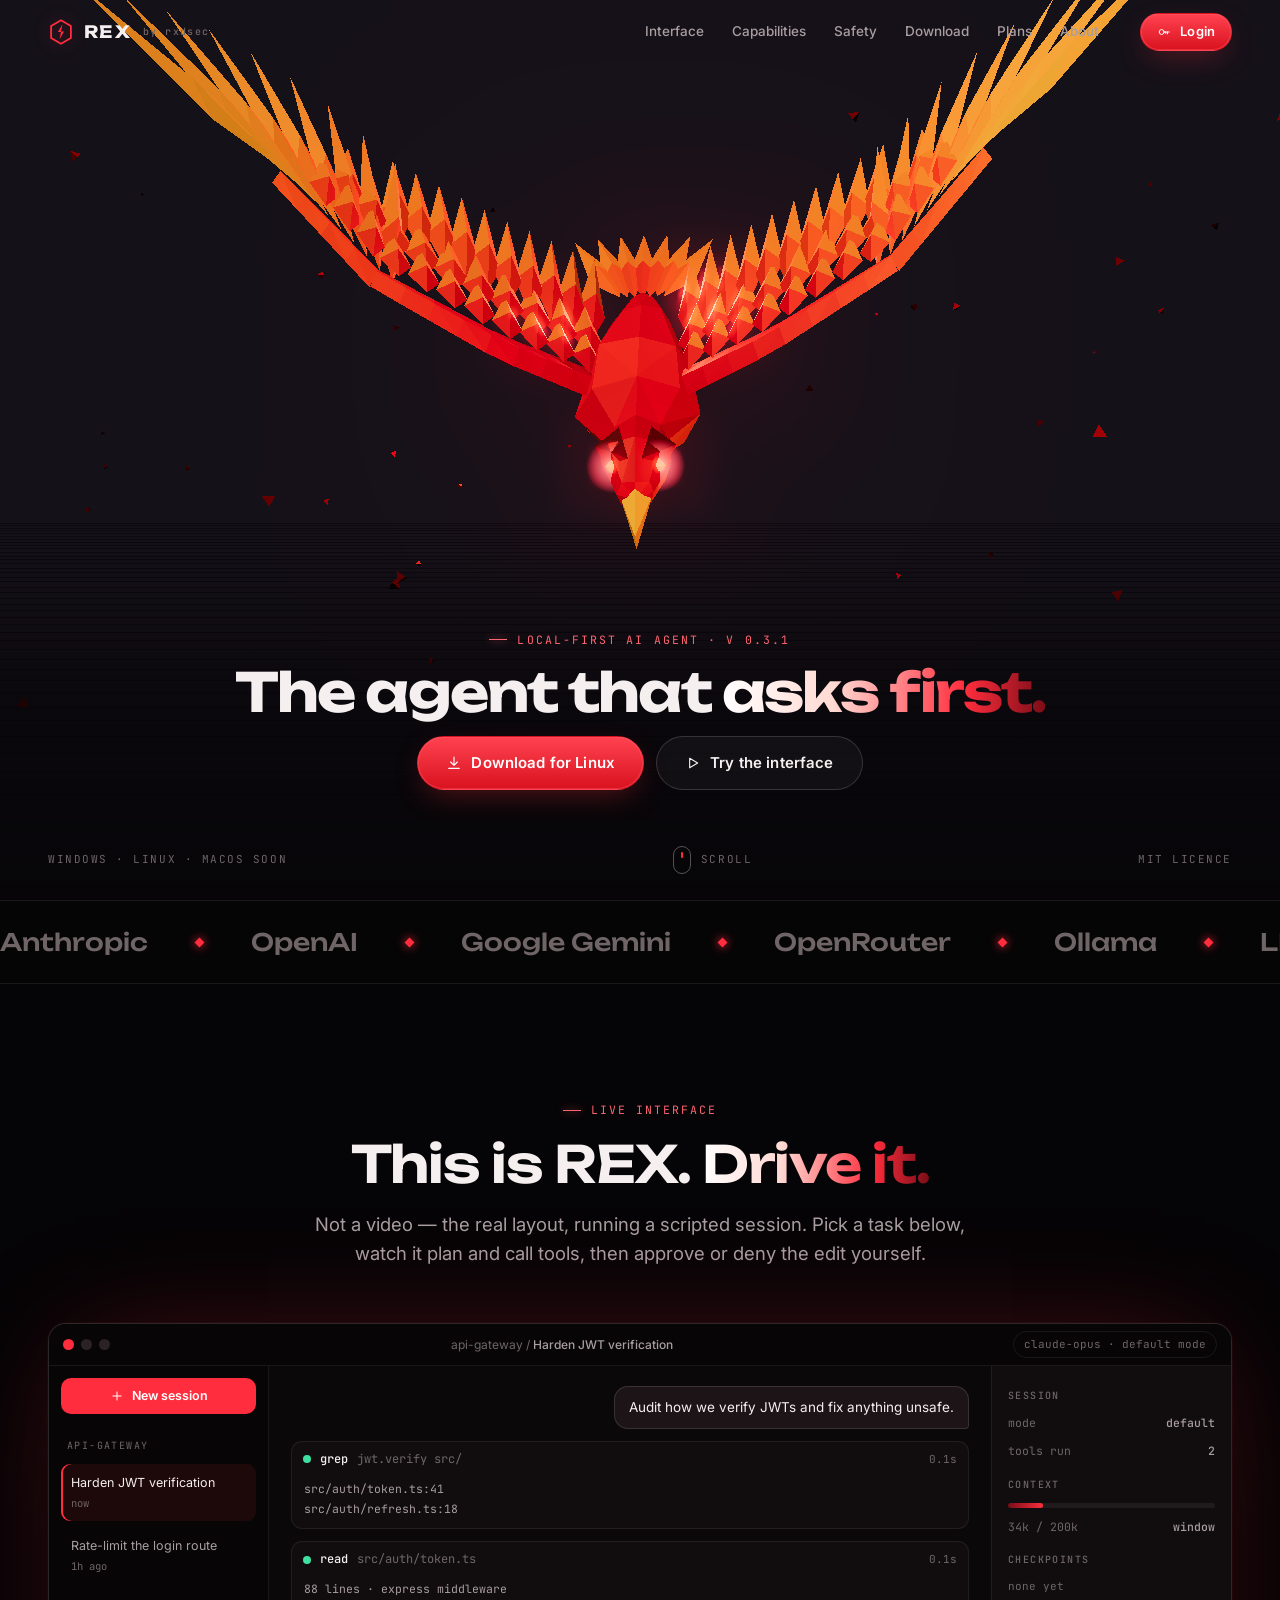
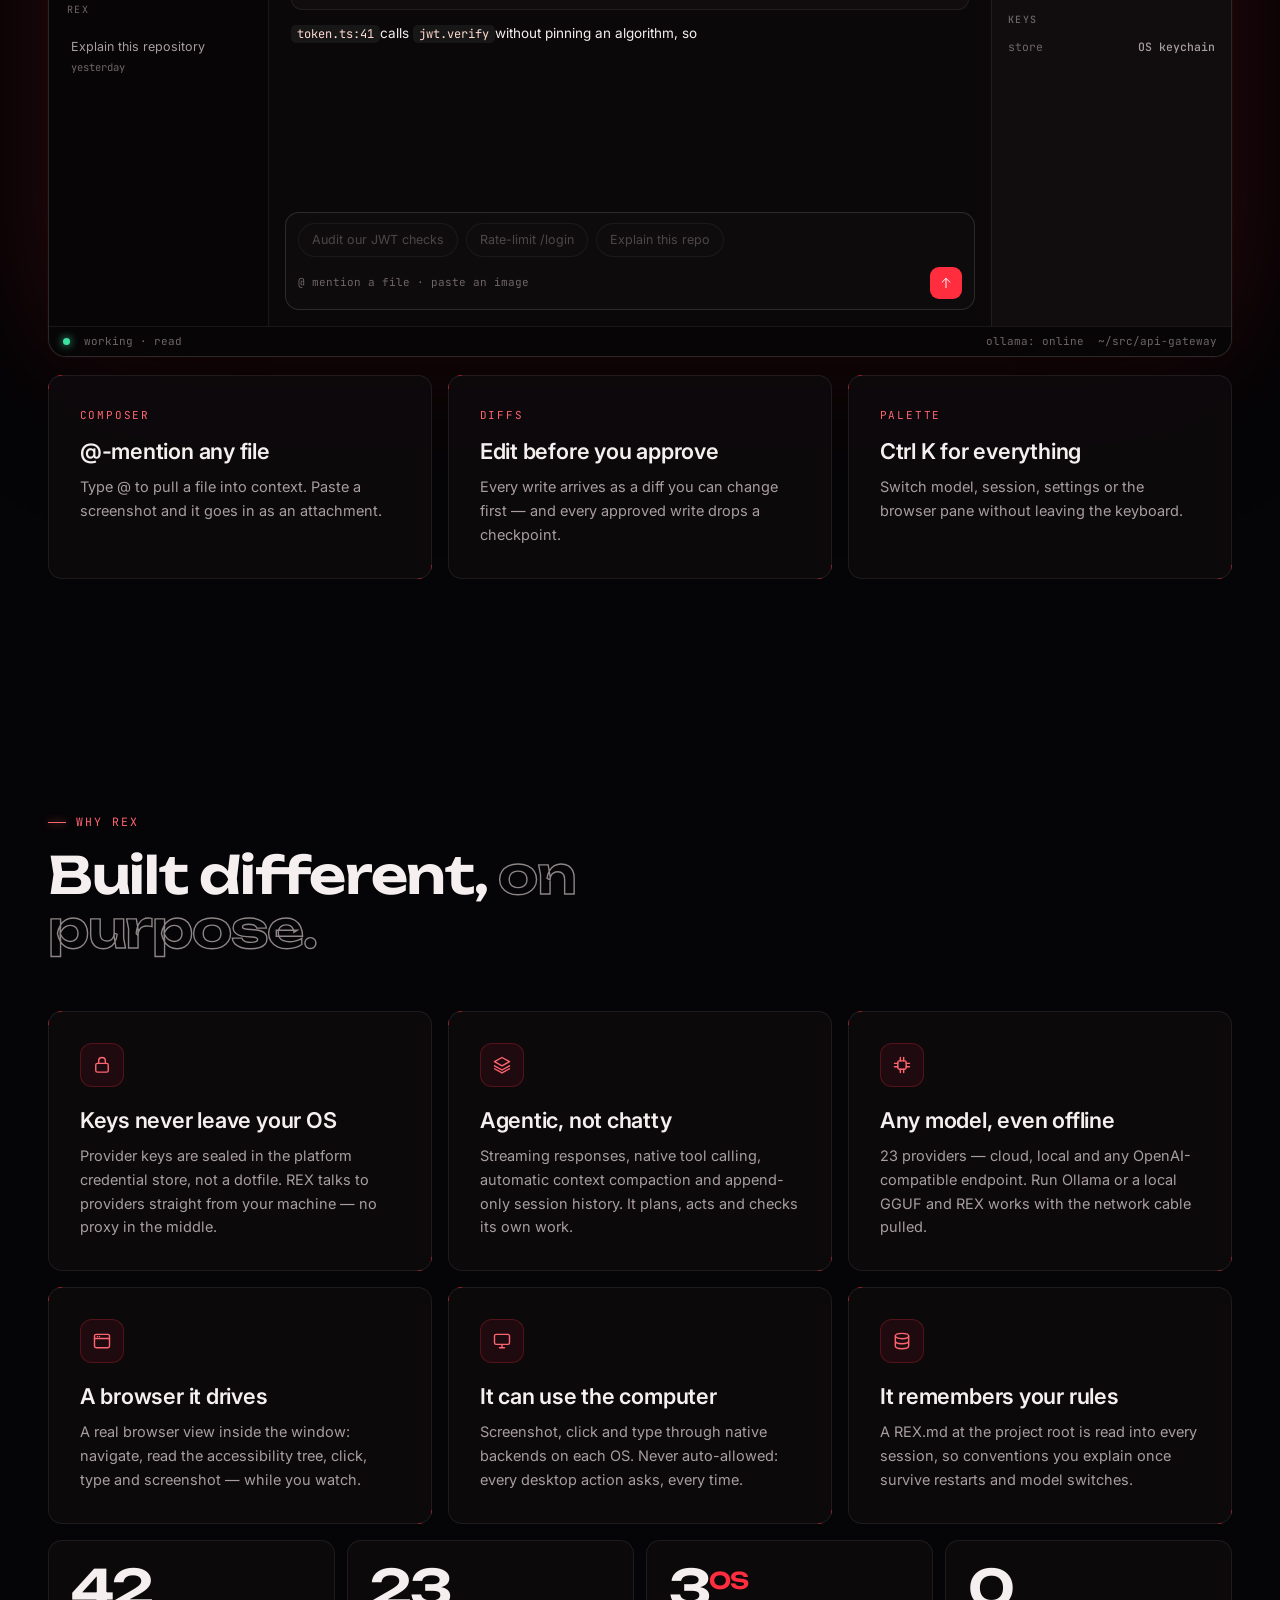
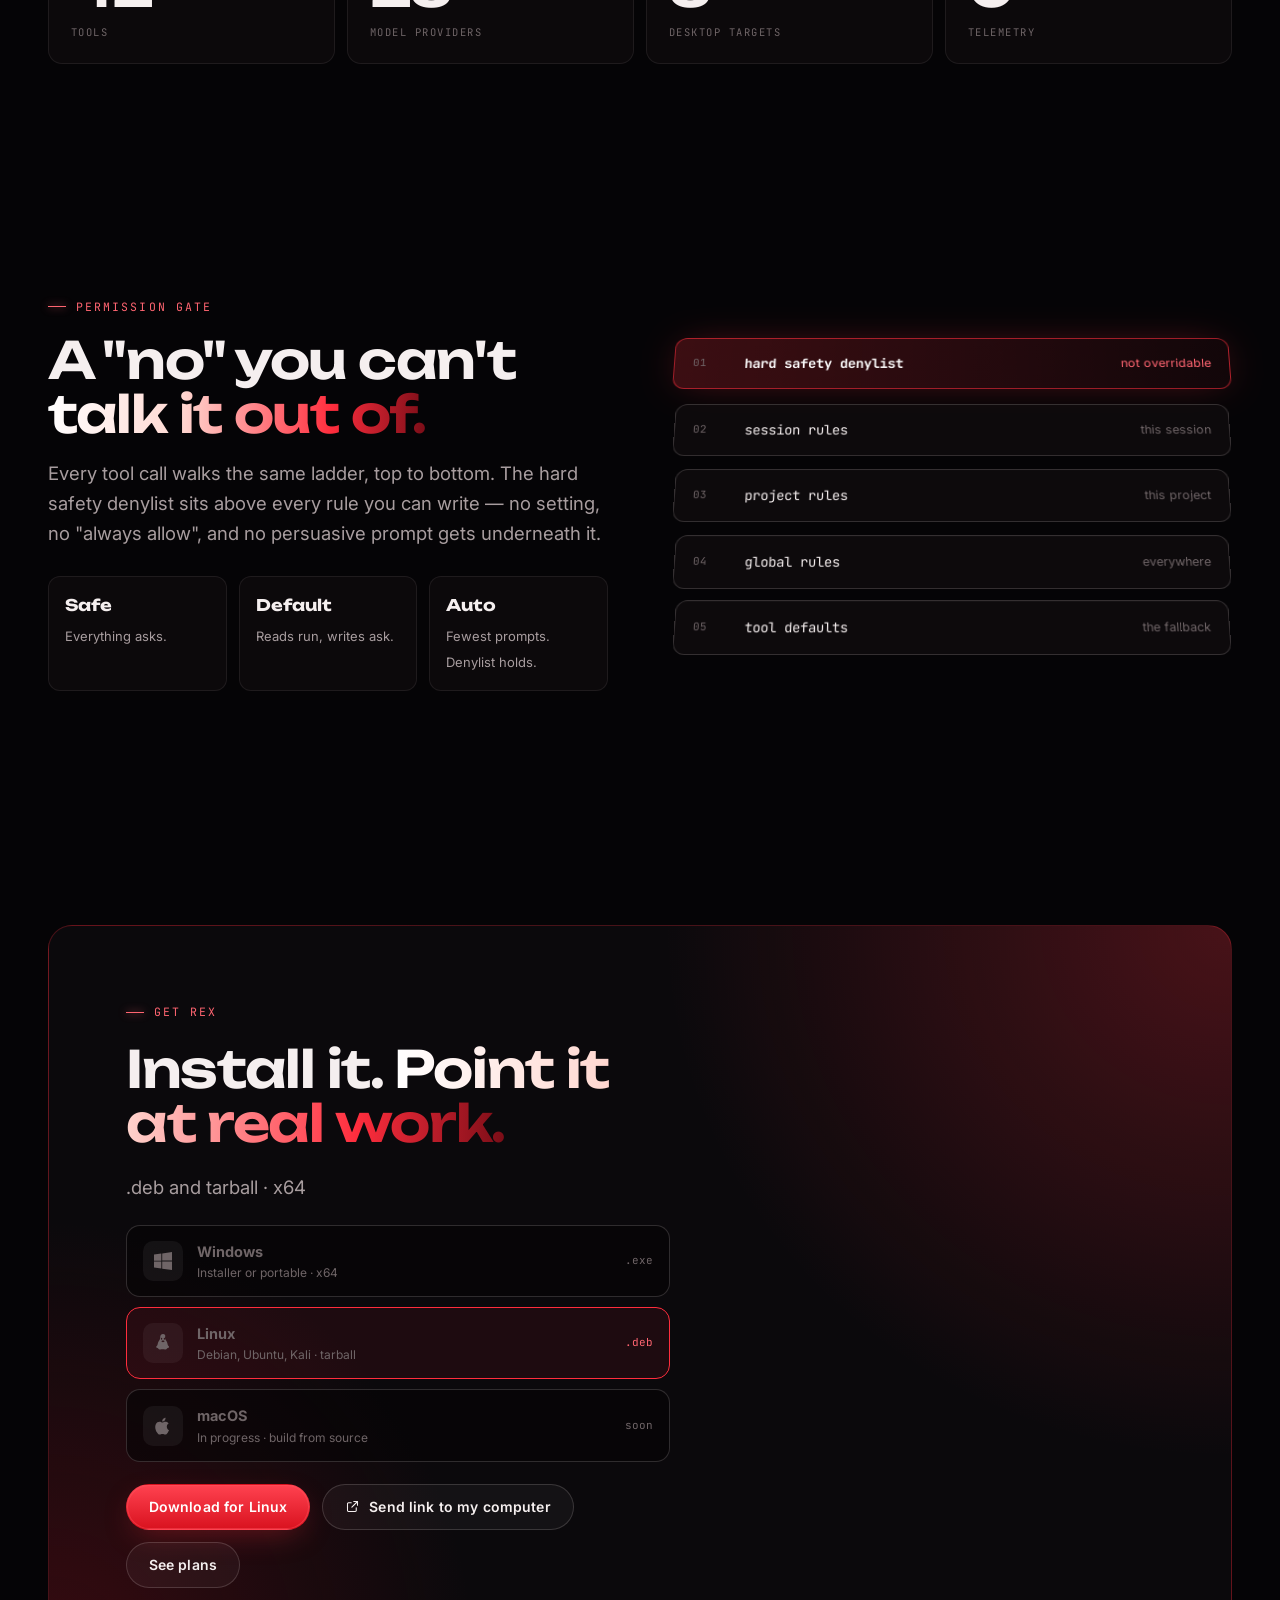
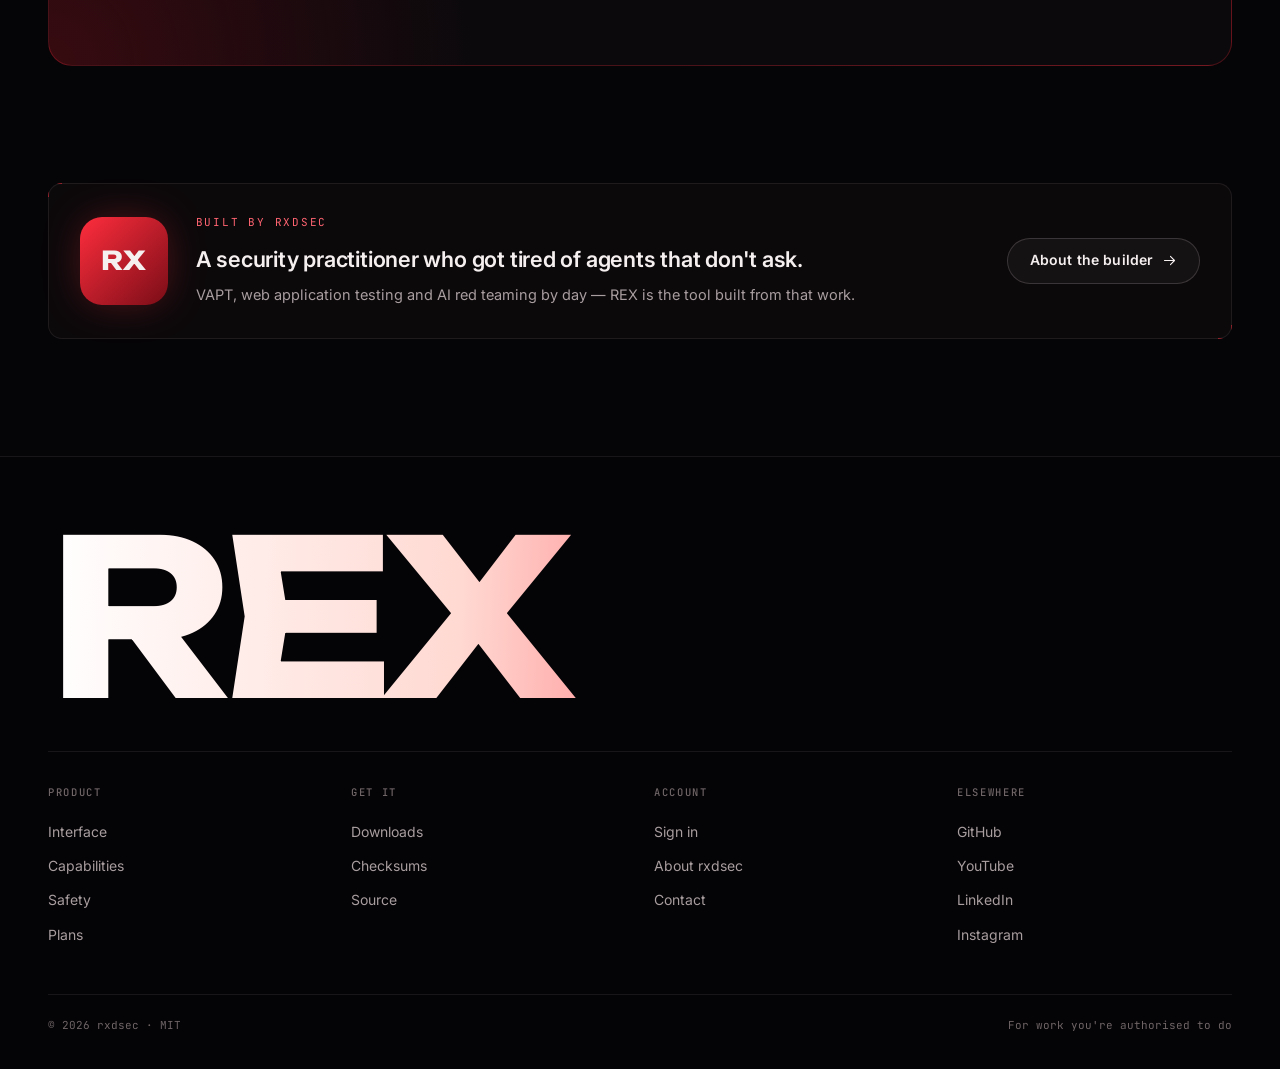
==== index.html @ fbea9cfa "Release 0.3.1: keep the version badge in step with downloads Bump the update feed and download page " ====
<!doctype html>
<html lang="en">
<head>
<meta charset="utf-8">
<meta name="viewport" content="width=device-width, initial-scale=1, viewport-fit=cover">
<title>REX — the agent that asks before it acts</title>
<meta name="description" content="REX is a local-first AI agent for engineers and security teams. 42 tools, 23 model providers, editable diffs, and a permission gate no prompt can talk its way past. Built by rxdsec.">
<meta name="author" content="rxdsec">
<meta name="theme-color" content="#050406">
<meta property="og:type" content="website">
<meta property="og:title" content="REX — the agent that asks before it acts">
<meta property="og:description" content="A local-first AI agent with 42 tools, 23 providers and a permission gate you can't talk it out of.">
<meta name="twitter:card" content="summary_large_image">

<link rel="icon" href="assets/img/mark.svg" type="image/svg+xml">
<link rel="manifest" href="manifest.webmanifest">
<link rel="preconnect" href="https://fonts.googleapis.com">
<link rel="preconnect" href="https://fonts.gstatic.com" crossorigin>
<link href="https://fonts.googleapis.com/css2?family=Unbounded:wght@500;600;700&family=Inter:wght@400;500;600&family=JetBrains+Mono:wght@400;500&display=swap" rel="stylesheet">
<link rel="stylesheet" href="assets/css/core.css">
<noscript><style>.reveal,.split .ch{opacity:1!important;transform:none!important}</style></noscript>
</head>
<body>
<script src="assets/js/icons.js"></script>

<canvas id="core" aria-hidden="true"></canvas>
<div class="backdrop" aria-hidden="true"></div>

<!-- ============================= NAV ============================= -->
<nav class="nav">
  <div class="wrap">
    <a class="logo" href="index.html" aria-label="REX home">
      <svg viewBox="0 0 100 100" fill="none" aria-hidden="true"><path d="M50 5 L88 27 L88 73 L50 95 L12 73 L12 27 Z" stroke="currentColor" stroke-width="7"/><path d="M56 20 L38 50 L50 50 L44 78 L62 48 L50 48 Z" fill="currentColor"/></svg>
      REX <small>by rxdsec</small>
    </a>
    <div class="nav-links" id="nav-links">
      <a href="#interface">Interface</a>
      <a href="rex.html">Capabilities</a>
      <a href="#safety">Safety</a>
      <a href="downloads.html">Download</a>
      <a href="pricing.html">Plans</a>
      <a href="about.html">About</a>
    </div>
    <div class="nav-tools">
      <a class="btn btn-sm btn-primary" href="account.html" data-auth-cta>
        <svg class="icon" width="14" height="14"><use href="#i-key"/></svg>
        <span data-auth-label>Login</span>
      </a>
      <button class="nav-toggle" aria-expanded="false" aria-controls="nav-links" aria-label="Menu">
        <svg class="icon" width="18" height="18"><use href="#i-menu"/></svg>
      </button>
    </div>
  </div>
</nav>

<main>

<!-- ============================= HERO ============================= -->
<header class="hero hero-center" data-core="slot">
  <div class="wrap hero-grid">
    <div class="hero-copy">
      <span class="eyebrow">Local-first AI agent · v<span data-rex-version>0.3.1</span></span>
      <h1 class="display" data-split>The agent that <span class="l2 grad">asks first.</span></h1>
      <p class="lede reveal d1">
        REX reads your code, plans the change, calls real tools and shows you
        every diff before a byte is written. It runs on your machine, speaks
        to 23 model providers, and stops at every step where a mistake would
        cost you something.
      </p>
      <div class="hero-actions reveal d2">
        <a class="btn btn-lg btn-primary" href="downloads.html" data-os-cta>
          <svg class="icon" width="16" height="16"><use href="#i-download"/></svg>
          <span data-os-label>Download REX</span>
        </a>
        <a class="btn btn-lg" href="#interface">
          <svg class="icon" width="16" height="16"><use href="#i-play"/></svg>
          <span>Try the interface</span>
        </a>
      </div>
      <div class="ticker reveal d3" aria-live="off">
        <i></i><span data-ticker-verb>calling</span><b data-ticker>read</b>
      </div>
    </div>

    <div class="hero-stage core-slot" data-core-scale="1.45" role="img" aria-label="An origami eagle made of red and gold paper facets flies toward you; as you scroll it breaks apart and re-folds into the glowing REX hexagon.">
      <svg class="core-fallback" viewBox="0 0 100 100" fill="none" aria-hidden="true">
        <path d="M50 5 L88 27 L88 73 L50 95 L12 73 L12 27 Z" stroke="currentColor" stroke-width="3"/>
        <path d="M56 20 L38 50 L50 50 L44 78 L62 48 L50 48 Z" fill="currentColor"/>
        <rect x="28" y="84" width="44" height="4" fill="currentColor" opacity="0.6"/>
      </svg>
    </div>
  </div>

  <div class="hero-foot wrap">
    <span class="hide-sm">Windows · Linux · macOS soon</span>
    <span class="scroll-cue"><i></i> Scroll</span>
    <span class="hide-sm">MIT licence</span>
  </div>
</header>

<!-- ============================= PROVIDERS ============================= -->
<div class="marquee" aria-label="Supported model providers">
  <div class="marquee-track">
    <span>Anthropic</span><span>OpenAI</span><span>Google Gemini</span><span>OpenRouter</span><span>Ollama</span>
    <span>LM Studio</span><span>llama.cpp</span><span>Groq</span><span>DeepSeek</span><span>Mistral</span><span>xAI</span>
    <span>Cerebras</span><span>Together AI</span><span>Fireworks</span><span>NVIDIA NIM</span><span>GitHub Models</span>
    <span>Anthropic</span><span>OpenAI</span><span>Google Gemini</span><span>OpenRouter</span><span>Ollama</span>
    <span>LM Studio</span><span>llama.cpp</span><span>Groq</span><span>DeepSeek</span><span>Mistral</span><span>xAI</span>
    <span>Cerebras</span><span>Together AI</span><span>Fireworks</span><span>NVIDIA NIM</span><span>GitHub Models</span>
  </div>
</div>

<!-- ============================= INTERFACE ============================= -->
<section class="section" id="interface" data-core="ambient">
  <div class="wrap">
    <div class="section-head center">
      <span class="eyebrow reveal">Live interface</span>
      <h2 class="h2 reveal d1">This is REX. <span class="grad">Drive it.</span></h2>
      <p class="lede reveal d2">
        Not a video — the real layout, running a scripted session. Pick a task
        below, watch it plan and call tools, then approve or deny the edit
        yourself.
      </p>
    </div>

    <div class="app reveal" data-app>
      <div class="app-bar">
        <span class="app-dots" aria-hidden="true"><i></i><i></i><i></i></span>
        <span class="app-title">api-gateway / <b data-app-title>New session</b></span>
        <span class="app-model">claude-opus · default mode</span>
      </div>
      <div class="app-body">
        <aside class="app-side">
          <div class="app-new"><svg class="icon" width="14" height="14"><use href="#i-plus"/></svg>New session</div>
          <div class="app-grp">api-gateway</div>
          <button class="app-sess" type="button" data-run="jwt">Harden JWT verification<span>now</span></button>
          <button class="app-sess" type="button" data-run="rate">Rate-limit the login route<span>1h ago</span></button>
          <div class="app-grp">rex</div>
          <button class="app-sess" type="button" data-run="explain">Explain this repository<span>yesterday</span></button>
        </aside>

        <div class="app-main">
          <div class="app-log" aria-live="polite"></div>
          <div class="app-comp">
            <div class="chips">
              <button class="chip" type="button" data-run="jwt">Audit our JWT checks</button>
              <button class="chip" type="button" data-run="rate">Rate-limit /login</button>
              <button class="chip" type="button" data-run="explain">Explain this repo</button>
            </div>
            <div class="app-comp-row">
              <span>@ mention a file · paste an image</span><span class="sp"></span>
              <span class="send" aria-hidden="true"><svg class="icon" width="14" height="14"><use href="#i-arrowUp"/></svg></span>
            </div>
          </div>
        </div>

        <aside class="app-det">
          <h5>Session</h5>
          <div class="kvr"><span>mode</span><b data-d-mode>default</b></div>
          <div class="kvr"><span>tools run</span><b data-d-tools>0</b></div>
          <h5>Context</h5>
          <div class="meter"><i data-d-ctx></i></div>
          <div class="kvr"><span data-d-ctxtxt>16k / 200k</span><b>window</b></div>
          <h5>Checkpoints</h5>
          <div class="flist" data-d-files></div>
          <h5>Keys</h5>
          <div class="kvr"><span>store</span><b>OS keychain</b></div>
        </aside>
      </div>
      <div class="app-status">
        <span class="dot"></span><span data-app-status>idle · ready</span><span class="sp"></span>
        <span>ollama: online</span><span>~/src/api-gateway</span>
      </div>
    </div>

    <div class="app-callouts">
      <div class="hud spot reveal"><span class="panel-n">Composer</span><h3 class="h3">@-mention any file</h3><p>Type @ to pull a file into context. Paste a screenshot and it goes in as an attachment.</p></div>
      <div class="hud spot reveal d1"><span class="panel-n">Diffs</span><h3 class="h3">Edit before you approve</h3><p>Every write arrives as a diff you can change first — and every approved write drops a checkpoint.</p></div>
      <div class="hud spot reveal d2"><span class="panel-n">Palette</span><h3 class="h3">Ctrl K for everything</h3><p>Switch model, session, settings or the browser pane without leaving the keyboard.</p></div>
    </div>
  </div>
</section>

<!-- ============================= WHY ============================= -->
<section class="section" id="why" data-core="ambient">
  <div class="wrap">
    <div class="section-head">
      <span class="eyebrow reveal">Why REX</span>
      <h2 class="h2 reveal d1">Built different, <span class="outline">on purpose.</span></h2>
    </div>

    <div class="grid grid-3">
      <article class="hud spot reveal">
        <div class="ico"><svg class="icon" width="20" height="20"><use href="#i-lock"/></svg></div>
        <h3 class="h3">Keys never leave your OS</h3>
        <p>Provider keys are sealed in the platform credential store, not a dotfile. REX talks to providers straight from your machine — no proxy in the middle.</p>
      </article>
      <article class="hud spot reveal d1">
        <div class="ico"><svg class="icon" width="20" height="20"><use href="#i-layers"/></svg></div>
        <h3 class="h3">Agentic, not chatty</h3>
        <p>Streaming responses, native tool calling, automatic context compaction and append-only session history. It plans, acts and checks its own work.</p>
      </article>
      <article class="hud spot reveal d2">
        <div class="ico"><svg class="icon" width="20" height="20"><use href="#i-cpu"/></svg></div>
        <h3 class="h3">Any model, even offline</h3>
        <p>23 providers — cloud, local and any OpenAI-compatible endpoint. Run Ollama or a local GGUF and REX works with the network cable pulled.</p>
      </article>
      <article class="hud spot reveal">
        <div class="ico"><svg class="icon" width="20" height="20"><use href="#i-browser"/></svg></div>
        <h3 class="h3">A browser it drives</h3>
        <p>A real browser view inside the window: navigate, read the accessibility tree, click, type and screenshot — while you watch.</p>
      </article>
      <article class="hud spot reveal d1">
        <div class="ico"><svg class="icon" width="20" height="20"><use href="#i-monitor"/></svg></div>
        <h3 class="h3">It can use the computer</h3>
        <p>Screenshot, click and type through native backends on each OS. Never auto-allowed: every desktop action asks, every time.</p>
      </article>
      <article class="hud spot reveal d2">
        <div class="ico"><svg class="icon" width="20" height="20"><use href="#i-database"/></svg></div>
        <h3 class="h3">It remembers your rules</h3>
        <p>A REX.md at the project root is read into every session, so conventions you explain once survive restarts and model switches.</p>
      </article>
    </div>

    <div class="stats" style="margin-top:16px">
      <div class="stat reveal"><b data-count="42">42</b><span>tools</span></div>
      <div class="stat reveal d1"><b data-count="23">23</b><span>model providers</span></div>
      <div class="stat reveal d2"><b>3<sup>OS</sup></b><span>desktop targets</span></div>
      <div class="stat reveal d3"><b>0</b><span>telemetry</span></div>
    </div>
  </div>
</section>

<!-- ============================= SAFETY ============================= -->
<section class="section" id="safety" data-core="ambient">
  <div class="wrap gate">
    <div>
      <div class="section-head" style="margin-bottom:28px">
        <span class="eyebrow reveal">Permission gate</span>
        <h2 class="h2 reveal d1">A "no" you can't <span class="grad">talk it out of.</span></h2>
        <p class="lede reveal d2">
          Every tool call walks the same ladder, top to bottom. The hard safety
          denylist sits above every rule you can write — no setting, no "always
          allow", and no persuasive prompt gets underneath it.
        </p>
      </div>
      <div class="modes reveal d3">
        <div class="mode"><b>Safe</b><span>Everything asks.</span></div>
        <div class="mode"><b>Default</b><span>Reads run, writes ask.</span></div>
        <div class="mode"><b>Auto</b><span>Fewest prompts. Denylist holds.</span></div>
      </div>
    </div>

    <div class="stack reveal d1" aria-label="Permission ladder, checked top to bottom">
      <div class="layer hard"><span class="n">01</span><span class="t">hard safety denylist</span><span class="d">not overridable</span></div>
      <div class="layer"><span class="n">02</span><span class="t">session rules</span><span class="d">this session</span></div>
      <div class="layer"><span class="n">03</span><span class="t">project rules</span><span class="d">this project</span></div>
      <div class="layer"><span class="n">04</span><span class="t">global rules</span><span class="d">everywhere</span></div>
      <div class="layer"><span class="n">05</span><span class="t">tool defaults</span><span class="d">the fallback</span></div>
    </div>
  </div>
</section>

<!-- ============================= DOWNLOAD ============================= -->
<section class="section" id="get" data-core="slot">
  <div class="wrap">
    <div class="dl-band">
      <div style="display:grid; gap:22px">
        <span class="eyebrow reveal">Get REX</span>
        <h2 class="h2 reveal d1">Install it. <span class="grad">Point it at real work.</span></h2>
        <p class="lede reveal d2" data-os-note>14 days free · no card</p>
        <div class="os-cards reveal d2">
          <a class="os-card" data-os-card="windows" href="downloads.html#builds">
            <span class="ic"><svg class="icon" width="18" height="18"><use href="#i-windows"/></svg></span>
            <span><b>Windows</b><span>Installer or portable · x64</span></span><em>.exe</em>
          </a>
          <a class="os-card" data-os-card="linux" href="downloads.html#builds">
            <span class="ic"><svg class="icon" width="18" height="18"><use href="#i-linux"/></svg></span>
            <span><b>Linux</b><span>Debian, Ubuntu, Kali · tarball</span></span><em>.deb</em>
          </a>
          <a class="os-card" data-os-card="macos" href="downloads.html#builds">
            <span class="ic"><svg class="icon" width="18" height="18"><use href="#i-apple"/></svg></span>
            <span><b>macOS</b><span>In progress · build from source</span></span><em>soon</em>
          </a>
        </div>
        <div class="hero-actions reveal d3">
          <a class="btn btn-primary" href="downloads.html" data-os-cta><span data-os-label>Download REX</span></a>
          <button class="btn" type="button" data-share-link hidden>
            <svg class="icon" width="15" height="15"><use href="#i-externalLink"/></svg><span>Send link to my computer</span>
          </button>
          <a class="btn" href="pricing.html"><span>See plans</span></a>
        </div>
      </div>
      <div class="core-slot" style="aspect-ratio:1; min-height:260px" aria-hidden="true"></div>
    </div>
  </div>
</section>

<!-- ============================= CREATOR ============================= -->
<section class="section" style="padding-top:0" data-core="ambient">
  <div class="wrap">
    <div class="hud creator reveal">
      <div class="avatar">RX</div>
      <div>
        <span class="panel-n">Built by rxdsec</span>
        <h3 class="h3">A security practitioner who got tired of agents that don't ask.</h3>
        <p>VAPT, web application testing and AI red teaming by day — REX is the tool built from that work.</p>
      </div>
      <a class="btn" href="about.html"><span>About the builder</span><svg class="icon" width="15" height="15"><use href="#i-arrowRight"/></svg></a>
    </div>
  </div>
</section>

</main>

<!-- ============================= FOOTER ============================= -->
<footer class="foot">
  <div class="wrap">
    <div class="foot-big grad">REX</div>
    <div class="foot-cols">
      <div><h5>Product</h5><a href="#interface">Interface</a><a href="rex.html">Capabilities</a><a href="#safety">Safety</a><a href="pricing.html">Plans</a></div>
      <div><h5>Get it</h5><a href="downloads.html">Downloads</a><a href="downloads.html#builds">Checksums</a><a href="https://github.com/rxdsec634" target="_blank" rel="noopener">Source</a></div>
      <div><h5>Account</h5><a href="account.html">Sign in</a><a href="about.html">About rxdsec</a><a href="about.html#contact">Contact</a></div>
      <div><h5>Elsewhere</h5><a href="https://github.com/rxdsec634" target="_blank" rel="noopener">GitHub</a><a href="https://www.youtube.com/@RXDSEC" target="_blank" rel="noopener">YouTube</a><a href="https://www.linkedin.com/in/redweb-sec-2a4077240/" target="_blank" rel="noopener">LinkedIn</a><a href="https://www.instagram.com/rxdsec/" target="_blank" rel="noopener">Instagram</a></div>
    </div>
    <div class="foot-end"><span>© <span data-year>2026</span> rxdsec · MIT</span><span>For work you're authorised to do</span></div>
  </div>
</footer>

<!-- phones: primary actions under the thumb -->
<nav class="tabbar" aria-label="Quick actions">
  <a href="index.html"><svg class="icon" width="18" height="18"><use href="#i-sparkle"/></svg>Home</a>
  <a href="#interface"><svg class="icon" width="18" height="18"><use href="#i-play"/></svg>Demo</a>
  <a class="hot" href="downloads.html"><svg class="icon" width="18" height="18"><use href="#i-download"/></svg>Get</a>
  <a href="account.html" data-auth-cta><svg class="icon" width="18" height="18"><use href="#i-key"/></svg><span data-auth-label>Login</span></a>
</nav>

<script type="importmap">
{ "imports": {
    "three": "./assets/vendor/three/three.module.min.js",
    "three/addons/": "./assets/vendor/three/examples/jsm/"
} }
</script>
<script type="module" src="assets/js/core3d.js"></script>
<script src="assets/js/site.js"></script>
<script src="assets/js/supabase.js"></script>
<script src="assets/js/nav-auth.js"></script>
</body>
</html>
---- assets/css/core.css ----
/* ==================================================================
   REX — CORE design system
   ------------------------------------------------------------------
   Black glass, crimson light, hairline HUD geometry. One accent (red),
   one signal (mint, for "ok" states only). Every surface is solid or
   translucent paint — no backdrop blur — because the 3D core is
   animating behind it and a blur would be re-run every frame.

   The legacy tokens at the bottom of :root (--paper, --ink, --blue …)
   keep forms.css, account.js and downloads.js rendering correctly
   without touching them.
   ================================================================== */

:root {
  --bg: #050406;
  --bg-2: #0b090c;
  --bg-3: #131015;
  --glass: rgba(16, 12, 15, 0.72);
  --glass-2: rgba(24, 18, 22, 0.86);
  --line: rgba(255, 240, 240, 0.08);
  --line-2: rgba(255, 240, 240, 0.16);
  --line-3: rgba(255, 240, 240, 0.32);

  --text: #f5efef;
  --text-2: #a89d9f;
  --text-3: #6f6567;

  --red: #ff2d3d;
  --red-2: #ff6571;
  --red-deep: #7a0d17;
  --red-glow: rgba(255, 45, 61, 0.35);
  --hot: #ffd9d2;
  --ok: #3ee0a1;
  --warn: #ffb547;

  --display: "Unbounded", "Space Grotesk", system-ui, sans-serif;
  --sans: "Inter", "Segoe UI", system-ui, -apple-system, sans-serif;
  --mono: "JetBrains Mono", ui-monospace, "SF Mono", Consolas, monospace;

  --nav-h: 64px;
  --gutter: clamp(16px, 4vw, 48px);
  --maxw: 1320px;
  --r: 14px;
  --r-sm: 9px;
  --ease: cubic-bezier(0.16, 1, 0.3, 1);

  --safe-b: env(safe-area-inset-bottom, 0px);

  /* legacy tokens — consumed by forms.css / account.js / downloads.js */
  --paper: var(--bg);
  --paper-2: var(--bg-2);
  --paper-3: var(--bg-3);
  --panel: var(--bg-3);
  --ink: var(--text);
  --ink-2: var(--text-2);
  --ink-3: var(--text-3);
  --rule: var(--line-2);
  --rule-soft: var(--line);
  --rule-hard: var(--line-3);
  --blue: var(--red);
  --blue-2: var(--red-2);
  --acid: var(--ok);
  --sel: rgba(255, 45, 61, 0.28);
}

*, *::before, *::after { box-sizing: border-box; margin: 0; padding: 0; }

html {
  background: var(--bg);
  color-scheme: dark;
  scroll-behavior: smooth;
  scroll-padding-top: calc(var(--nav-h) + 16px);
  -webkit-text-size-adjust: 100%;
}
body {
  font-family: var(--sans);
  font-size: 16px;
  line-height: 1.6;
  color: var(--text);
  /* transparent on purpose: the fixed 3D canvas sits at z-index -1, and an
     opaque body would paint over it. <html> carries the page colour. */
  background: transparent;
  -webkit-font-smoothing: antialiased;
  overflow-x: hidden;
  min-height: 100vh;
}
::selection { background: var(--sel); }
a { color: inherit; text-decoration: none; }
img, svg, canvas { display: block; max-width: 100%; }
button { font: inherit; color: inherit; background: none; border: 0; cursor: pointer; }
code, .mono { font-family: var(--mono); }
:focus-visible { outline: 2px solid var(--red); outline-offset: 3px; border-radius: 4px; }
.sr-only { position: absolute; width: 1px; height: 1px; overflow: hidden; clip: rect(0 0 0 0); white-space: nowrap; }
.icon { flex-shrink: 0; display: block; }

::-webkit-scrollbar { width: 10px; height: 10px; }
::-webkit-scrollbar-track { background: var(--bg); }
::-webkit-scrollbar-thumb { background: #2a2023; border-radius: 10px; border: 2px solid var(--bg); }
::-webkit-scrollbar-thumb:hover { background: var(--red-deep); }

.wrap { width: 100%; max-width: var(--maxw); margin-inline: auto; padding-inline: var(--gutter); }

/* ================= backdrop =================
   A static perspective grid and a vignette. Painted once; nothing here
   animates, so it costs nothing per frame. */
.backdrop { position: fixed; inset: 0; z-index: -2; pointer-events: none; overflow: hidden; }
.backdrop::before {
  content: ""; position: absolute; left: -50%; right: -50%; bottom: -10%; height: 70%;
  background-image:
    linear-gradient(var(--line) 1px, transparent 1px),
    linear-gradient(90deg, var(--line) 1px, transparent 1px);
  background-size: 64px 64px;
  transform: perspective(700px) rotateX(62deg);
  transform-origin: 50% 100%;
  -webkit-mask-image: linear-gradient(0deg, #000 10%, transparent 75%);
  mask-image: linear-gradient(0deg, #000 10%, transparent 75%);
  opacity: 0.55;
}
.backdrop::after {
  content: ""; position: absolute; inset: 0;
  background:
    radial-gradient(60% 50% at 50% 38%, rgba(255, 45, 61, 0.10), transparent 70%),
    radial-gradient(120% 90% at 50% 50%, transparent 55%, rgba(0, 0, 0, 0.75));
}

/* the 3D core sits behind the whole page */
#core {
  position: fixed; inset: 0; width: 100%; height: 100%;
  z-index: -1; pointer-events: none;
  opacity: 0; transition: opacity 1.2s var(--ease);
}
html.core-on #core { opacity: 1; }
/* behind copy (every section that isn't a docking slot) the scene recedes */
html.core-on.core-dim #core { opacity: 0.42; transition-duration: 0.6s; }

/* ================= nav ================= */

.nav {
  position: fixed; top: 0; left: 0; right: 0; z-index: 60;
  height: var(--nav-h);
  display: flex; align-items: center;
  transition: background 0.3s, border-color 0.3s, transform 0.4s var(--ease);
  border-bottom: 1px solid transparent;
}
.nav.stuck { background: rgba(6, 4, 6, 0.9); border-bottom-color: var(--line); }
.nav .wrap { display: flex; align-items: center; gap: 18px; }

.logo { display: inline-flex; align-items: center; gap: 10px; font-family: var(--display); font-weight: 700; font-size: 17px; letter-spacing: 0.08em; }
.logo svg { width: 26px; height: 26px; color: var(--red); filter: drop-shadow(0 0 8px var(--red-glow)); }
.logo small { font-family: var(--mono); font-size: 10px; font-weight: 500; letter-spacing: 0.14em; color: var(--text-3); margin-left: 2px; }

.nav-links { display: flex; align-items: center; gap: 2px; margin-left: auto; }
.nav-links a {
  position: relative; padding: 8px 13px; border-radius: 999px;
  font-size: 13.5px; font-weight: 500; color: var(--text-2);
  transition: color 0.2s, background 0.2s;
}
.nav-links a:hover { color: var(--text); background: rgba(255, 255, 255, 0.05); }
.nav-links a.current { color: var(--text); }
.nav-links a.current::after {
  content: ""; position: absolute; left: 50%; bottom: 2px; width: 4px; height: 4px; margin-left: -2px;
  border-radius: 50%; background: var(--red); box-shadow: 0 0 8px var(--red);
}
.nav-tools { display: flex; align-items: center; gap: 8px; margin-left: 10px; }
.nav-toggle { display: none; width: 42px; height: 42px; border-radius: 12px; border: 1px solid var(--line-2); place-items: center; }

/* ================= buttons ================= */

.btn {
  position: relative; display: inline-flex; align-items: center; justify-content: center; gap: 9px;
  min-height: 46px; padding: 0 22px; border-radius: 999px;
  font-size: 14px; font-weight: 600; letter-spacing: 0.01em; white-space: nowrap;
  color: var(--text); background: rgba(255, 255, 255, 0.04);
  border: 1px solid var(--line-2);
  transition: transform 0.25s var(--ease), background 0.25s, border-color 0.25s, box-shadow 0.25s, color 0.25s;
  overflow: hidden; isolation: isolate;
}
.btn:hover { border-color: var(--line-3); background: rgba(255, 255, 255, 0.08); transform: translateY(-1px); }
.btn:active { transform: translateY(0) scale(0.98); }
.btn > * { position: relative; }

.btn-primary, .btn-acid {
  color: #fff; border-color: transparent;
  background: linear-gradient(180deg, #ff4250, #d9121f);
  box-shadow: 0 0 0 1px rgba(255, 90, 100, 0.4) inset, 0 10px 30px -8px var(--red-glow);
}
.btn-primary:hover, .btn-acid:hover {
  background: linear-gradient(180deg, #ff5461, #e51a28);
  box-shadow: 0 0 0 1px rgba(255, 120, 130, 0.5) inset, 0 14px 40px -8px rgba(255, 45, 61, 0.55);
}
/* a light sweep across the primary on hover */
.btn-primary::after, .btn-acid::after {
  content: ""; position: absolute; inset: 0; z-index: -1;
  background: linear-gradient(100deg, transparent 30%, rgba(255, 255, 255, 0.28) 50%, transparent 70%);
  transform: translateX(-120%); transition: transform 0.7s var(--ease);
}
.btn-primary:hover::after, .btn-acid:hover::after { transform: translateX(120%); }

.btn-sm { min-height: 38px; padding: 0 16px; font-size: 13px; }
.btn-lg { min-height: 54px; padding: 0 28px; font-size: 15px; }
.btn[aria-disabled="true"] { opacity: 0.45; pointer-events: none; }
.hero-actions { display: flex; flex-wrap: wrap; gap: 12px; }

/* ================= type ================= */

.eyebrow {
  display: inline-flex; align-items: center; gap: 10px;
  font-family: var(--mono); font-size: 11.5px; letter-spacing: 0.18em; text-transform: uppercase; color: var(--red-2);
}
.eyebrow::before { content: ""; width: 18px; height: 1px; background: currentColor; box-shadow: 0 0 8px currentColor; }
.label { font-family: var(--mono); font-size: 11px; letter-spacing: 0.16em; text-transform: uppercase; color: var(--text-3); }

.display {
  font-family: var(--display); font-weight: 700;
  font-size: clamp(40px, 7vw, 118px); line-height: 0.95; letter-spacing: -0.035em;
}
.h1 { font-family: var(--display); font-weight: 700; font-size: clamp(34px, 5.6vw, 76px); line-height: 1; letter-spacing: -0.03em; }
.h2 { font-family: var(--display); font-weight: 600; font-size: clamp(28px, 4vw, 54px); line-height: 1.05; letter-spacing: -0.025em; }
.h3 { font-size: clamp(18px, 1.7vw, 22px); line-height: 1.25; font-weight: 600; letter-spacing: -0.01em; }
.h4 { font-size: 16px; font-weight: 600; }
.lede { font-size: clamp(16px, 1.45vw, 20px); line-height: 1.6; color: var(--text-2); max-width: 56ch; }
.body { font-size: 15.5px; line-height: 1.7; color: var(--text-2); }
.small { font-size: 13.5px; line-height: 1.6; color: var(--text-2); }
.grad {
  background: linear-gradient(92deg, #fff 0%, var(--hot) 35%, var(--red) 75%, var(--red-deep) 100%);
  -webkit-background-clip: text; background-clip: text; color: transparent;
}
.outline { -webkit-text-stroke: 1.4px rgba(255, 240, 240, 0.55); color: transparent; }

/* ================= sections ================= */

.section { position: relative; padding: clamp(80px, 13vh, 160px) 0; }
.section-head { display: grid; gap: 18px; max-width: 760px; margin-bottom: clamp(40px, 6vh, 72px); }
.section-head.center { margin-inline: auto; text-align: center; justify-items: center; }

/* ================= HUD panel =================
   Glass card with bracket corners. The brackets are two gradients per
   corner, so no extra markup is needed. */
.hud {
  position: relative; border-radius: var(--r);
  background: var(--glass);
  border: 1px solid var(--line);
  padding: clamp(22px, 2.4vw, 32px);
  transition: border-color 0.3s, transform 0.4s var(--ease), background 0.3s;
}
.hud::before {
  content: ""; position: absolute; inset: -1px; border-radius: inherit; pointer-events: none;
  background:
    linear-gradient(var(--red), var(--red)) top left / 14px 1px,
    linear-gradient(var(--red), var(--red)) top left / 1px 14px,
    linear-gradient(var(--red), var(--red)) bottom right / 14px 1px,
    linear-gradient(var(--red), var(--red)) bottom right / 1px 14px;
  background-repeat: no-repeat; opacity: 0.55; transition: opacity 0.3s;
}
.hud:hover { border-color: var(--line-2); background: var(--glass-2); }
.hud:hover::before { opacity: 1; }

/* spotlight that follows the pointer (set by site.js as --mx/--my) */
.spot::after {
  content: ""; position: absolute; inset: 0; border-radius: inherit; pointer-events: none;
  background: radial-gradient(360px circle at var(--mx, 50%) var(--my, 50%), rgba(255, 45, 61, 0.12), transparent 60%);
  opacity: 0; transition: opacity 0.3s;
}
.spot:hover::after { opacity: 1; }

.grid { display: grid; gap: 16px; }
.grid-2 { grid-template-columns: repeat(2, minmax(0, 1fr)); }
.grid-3 { grid-template-columns: repeat(3, minmax(0, 1fr)); }
.grid-4 { grid-template-columns: repeat(4, minmax(0, 1fr)); }

.panel { position: relative; border-radius: var(--r); background: var(--glass); border: 1px solid var(--line); padding: clamp(22px, 2.4vw, 32px); }
.panel-n { display: block; font-family: var(--mono); font-size: 11px; letter-spacing: 0.16em; text-transform: uppercase; color: var(--red-2); margin-bottom: 14px; }
.panel p, .hud p { font-size: 14.5px; line-height: 1.65; color: var(--text-2); }
.panel h3, .hud h3 { margin-bottom: 10px; }

.ico {
  width: 44px; height: 44px; border-radius: 12px; display: grid; place-items: center; margin-bottom: 20px;
  color: var(--red-2); background: rgba(255, 45, 61, 0.08); border: 1px solid rgba(255, 45, 61, 0.25);
}

/* ================= hero ================= */

.hero {
  position: relative; min-height: 100svh; display: flex; align-items: center;
  padding: calc(var(--nav-h) + 30px) 0 110px;
}
.hero-grid { display: grid; grid-template-columns: minmax(0, 1.05fr) minmax(0, 1fr); gap: 30px; align-items: center; }
.hero-copy { display: grid; gap: 26px; position: relative; z-index: 2; }
.hero-copy .display .l2 { display: block; }
.hero-stage { position: relative; aspect-ratio: 1; }

/* Centre stage: the eagle takes the middle of the screen, big, and the copy
   sits at the bottom over a fade so it stays readable across the wings. */
.hero-center { align-items: flex-end; }
.hero-center .hero-grid { grid-template-columns: 1fr; }
.hero-center .hero-stage {
  position: absolute; left: 0; right: 0; top: var(--nav-h); bottom: 26%;
  aspect-ratio: auto; width: auto; margin: 0; order: 0;
}
.hero-center::after {
  content: ""; position: absolute; left: 0; right: 0; bottom: 0; height: 40%; z-index: 1; pointer-events: none;
  background: linear-gradient(180deg, transparent, rgba(5, 4, 6, 0.7) 50%, rgba(5, 4, 6, 0.9));
}
.hero-center .hero-copy { z-index: 2; text-align: center; justify-items: center; gap: 18px; min-width: 0; }
.hero-center .hero-grid > * { min-width: 0; }
/* the creature is the hero here: the copy is cut to tagline, headline and
   the two actions, so it keeps to a band along the bottom */
.hero-center .hero-copy .lede, .hero-center .ticker { display: none; }
.hero-center .hero-actions { justify-content: center; }
.hero-center .display { font-size: clamp(30px, 4.2vw, 64px); }
.hero-center .core-fallback { inset: 22% 38%; }
.hero-center .display .l2 { display: inline; }
.hero-center .hero-foot { z-index: 2; }

/* SVG sigil: the no-WebGL / loading fallback, and it fades once the 3D is live */
.core-fallback {
  position: absolute; inset: 18%; color: var(--red);
  filter: drop-shadow(0 0 30px var(--red-glow)) drop-shadow(0 0 80px rgba(255, 45, 61, 0.25));
  transition: opacity 0.8s var(--ease);
}
html.core-on .core-fallback { opacity: 0; }

/* readouts pinned around the core */
.readout {
  position: absolute; display: grid; gap: 2px; padding: 10px 14px; border-radius: 10px;
  background: rgba(10, 7, 9, 0.8); border: 1px solid var(--line-2);
  font-family: var(--mono); font-size: 11px; letter-spacing: 0.08em; color: var(--text-2);
  white-space: nowrap;
}
.readout b { font-family: var(--display); font-size: 20px; letter-spacing: -0.02em; color: var(--text); font-weight: 600; }
.readout::before {
  content: ""; position: absolute; width: 6px; height: 6px; border-radius: 50%;
  background: var(--red); box-shadow: 0 0 10px var(--red); top: -3px; left: 14px;
}
.ro-1 { top: 8%; left: 0; }
.ro-2 { top: 20%; right: 0; }
.ro-3 { bottom: 16%; left: 4%; }
.ro-4 { bottom: 6%; right: 6%; }

/* live tool ticker, driven by the 3D core's rex:tool events */
.ticker {
  display: inline-flex; align-items: center; gap: 10px; width: fit-content; max-width: 100%;
  padding: 8px 14px 8px 10px; border-radius: 999px;
  background: rgba(10, 7, 9, 0.82); border: 1px solid var(--line-2);
  font-family: var(--mono); font-size: 12px; color: var(--text-2);
}
.ticker i { width: 8px; height: 8px; border-radius: 50%; background: var(--ok); box-shadow: 0 0 10px var(--ok); flex-shrink: 0; animation: blink 2s infinite; }
.ticker b { color: var(--text); font-weight: 500; overflow: hidden; text-overflow: ellipsis; }
@keyframes blink { 50% { opacity: 0.35; } }
/* the ticker mirrors the gate in the 3D scene */
.ticker[data-phase="gate"] { border-color: rgba(255, 45, 61, 0.6); color: var(--red-2); }
.ticker[data-phase="gate"] i { background: var(--red); box-shadow: 0 0 10px var(--red); animation-duration: 0.4s; }
.ticker[data-phase="approved"] i, .ticker[data-phase="done"] i { background: var(--hot); box-shadow: 0 0 10px var(--hot); }

.hero-foot {
  position: absolute; left: 0; right: 0; bottom: 26px;
  display: flex; justify-content: space-between; align-items: center; gap: 16px;
  font-family: var(--mono); font-size: 11px; letter-spacing: 0.14em; text-transform: uppercase; color: var(--text-3);
}
.scroll-cue { display: inline-flex; align-items: center; gap: 10px; }
.scroll-cue i { width: 18px; height: 28px; border: 1px solid var(--line-3); border-radius: 10px; position: relative; }
.scroll-cue i::after { content: ""; position: absolute; left: 50%; top: 5px; width: 2px; height: 6px; margin-left: -1px; background: var(--red); border-radius: 2px; animation: cue 1.8s var(--ease) infinite; }
@keyframes cue { 0% { transform: translateY(0); opacity: 1; } 70% { transform: translateY(9px); opacity: 0; } 100% { opacity: 0; } }

/* ================= marquee ================= */

.marquee { overflow: hidden; border-block: 1px solid var(--line); padding: 22px 0; background: rgba(8, 6, 8, 0.7); }
.marquee-track { display: flex; width: max-content; gap: 48px; animation: slide 46s linear infinite; }
.marquee:hover .marquee-track { animation-play-state: paused; }
.marquee-track span { font-family: var(--display); font-size: clamp(16px, 2vw, 24px); font-weight: 500; color: var(--text-3); white-space: nowrap; display: inline-flex; align-items: center; gap: 48px; }
.marquee-track span::after { content: ""; width: 7px; height: 7px; transform: rotate(45deg); background: var(--red); box-shadow: 0 0 10px var(--red); }
@keyframes slide { to { transform: translateX(-50%); } }

/* ================= REX interface (live demo) ================= */

.app {
  --a-bg: #0a0809; --a-side: #070506; --a-raise: #110d0f; --a-line: rgba(255,255,255,.07); --a-line2: rgba(255,255,255,.13);
  position: relative; border-radius: 18px; overflow: hidden;
  background: var(--a-bg); border: 1px solid var(--a-line2);
  box-shadow: 0 60px 120px -40px rgba(0, 0, 0, 0.9), 0 0 0 1px rgba(255, 45, 61, 0.06), 0 0 120px -30px var(--red-glow);
  font-size: 13px;
}
.app-bar { display: flex; align-items: center; gap: 12px; height: 42px; padding: 0 14px; border-bottom: 1px solid var(--a-line); background: var(--a-side); }
.app-dots { display: flex; gap: 7px; }
.app-dots i { width: 11px; height: 11px; border-radius: 50%; background: #2a2224; }
.app-dots i:first-child { background: var(--red); }
.app-title { flex: 1; text-align: center; font-size: 12px; color: var(--text-3); overflow: hidden; text-overflow: ellipsis; white-space: nowrap; }
.app-title b { color: var(--text-2); font-weight: 500; }
.app-model { font-family: var(--mono); font-size: 11px; color: var(--text-3); padding: 4px 10px; border: 1px solid var(--a-line); border-radius: 999px; }

.app-body { display: grid; grid-template-columns: 220px minmax(0, 1fr) 240px; height: 560px; }
.app-side { background: var(--a-side); border-right: 1px solid var(--a-line); padding: 12px; display: flex; flex-direction: column; gap: 6px; overflow: hidden; }
.app-new { display: flex; align-items: center; justify-content: center; gap: 8px; min-height: 36px; border-radius: 10px; background: var(--red); color: #fff; font-weight: 600; font-size: 12.5px; margin-bottom: 6px; }
.app-grp { font-family: var(--mono); font-size: 10px; letter-spacing: 0.14em; text-transform: uppercase; color: var(--text-3); padding: 12px 6px 4px; }
.app-sess { padding: 9px 10px; border-radius: 9px; color: var(--text-2); font-size: 12.5px; display: grid; gap: 2px; cursor: pointer; transition: background 0.2s; text-align: left; }
.app-sess span { font-family: var(--mono); font-size: 10.5px; color: var(--text-3); }
.app-sess:hover { background: rgba(255, 255, 255, 0.04); }
.app-sess.on { background: rgba(255, 45, 61, 0.09); color: var(--text); box-shadow: inset 2px 0 0 var(--red); }

.app-main { display: flex; flex-direction: column; min-width: 0; }
.app-log { flex: 1; overflow-y: auto; padding: 20px 22px; display: flex; flex-direction: column; gap: 12px; scroll-behavior: smooth; overscroll-behavior: contain; }
.app-log::-webkit-scrollbar { width: 6px; }

.m-user { align-self: flex-end; max-width: 82%; padding: 10px 14px; border-radius: 14px 14px 4px 14px; background: #1c1417; border: 1px solid var(--a-line2); font-size: 13.5px; line-height: 1.55; }
.m-think { display: flex; align-items: center; gap: 9px; font-size: 12.5px; color: var(--text-3); font-style: italic; }
.m-think i { width: 10px; height: 10px; border-radius: 50%; background: var(--red); animation: pulse 1.4s var(--ease) infinite; }
@keyframes pulse { 50% { transform: scale(1.35); opacity: 0.5; } }
.m-say { font-size: 13.5px; line-height: 1.65; color: var(--text); }
.m-say code { font-size: 12px; padding: 1px 6px; border-radius: 5px; background: rgba(255, 255, 255, 0.06); color: var(--hot); }

.m-tool { border-radius: 11px; border: 1px solid var(--a-line); background: var(--a-raise); overflow: hidden; }
.m-tool-h { display: flex; align-items: center; gap: 9px; padding: 8px 11px; font-family: var(--mono); font-size: 12px; color: var(--text-3); }
.m-tool-h b { color: var(--text); font-weight: 500; }
.m-tool-h span { flex: 1; overflow: hidden; text-overflow: ellipsis; white-space: nowrap; }
.m-tool-h em { font-style: normal; font-size: 11px; }
.m-tool-h .st { width: 8px; height: 8px; border-radius: 50%; background: var(--warn); flex-shrink: 0; }
.m-tool.done .st { background: var(--ok); }
.m-tool-b { padding: 2px 12px 10px; font-family: var(--mono); font-size: 11.5px; line-height: 1.7; color: var(--text-2); white-space: pre-wrap; }
.m-tool.risk { border-color: rgba(255, 45, 61, 0.45); background: rgba(255, 45, 61, 0.06); }
.diff span { display: block; padding: 0 8px; border-radius: 4px; }
.diff .add { background: rgba(62, 224, 161, 0.1); color: var(--ok); }
.diff .del { background: rgba(255, 45, 61, 0.1); color: var(--red-2); }
.m-appr { display: flex; flex-wrap: wrap; align-items: center; gap: 8px; padding: 4px 12px 12px; }
.m-appr button { min-height: 32px; padding: 0 14px; border-radius: 8px; font-size: 12px; font-weight: 600; border: 1px solid var(--a-line2); color: var(--text-2); transition: background 0.2s, color 0.2s, border-color 0.2s; }
.m-appr button:hover { color: var(--text); border-color: var(--line-3); }
.m-appr .yes { background: var(--red); border-color: var(--red); color: #fff; }
.m-appr .yes:hover { background: #ff4855; }
.m-appr em { margin-left: auto; font-style: normal; font-family: var(--mono); font-size: 10.5px; color: var(--text-3); }
.m-appr.resolved { opacity: 0.6; pointer-events: none; }

.app-comp { margin: 0 16px 16px; border-radius: 14px; border: 1px solid var(--a-line2); background: #0e0b0d; padding: 10px 12px; display: grid; gap: 10px; }
.chips { display: flex; flex-wrap: wrap; gap: 8px; }
.chip {
  min-height: 34px; padding: 0 13px; border-radius: 999px; font-size: 12.5px; color: var(--text-2);
  border: 1px solid var(--a-line2); background: rgba(255, 255, 255, 0.02);
  transition: border-color 0.2s, color 0.2s, background 0.2s;
}
.chip:hover { border-color: rgba(255, 45, 61, 0.6); color: var(--text); background: rgba(255, 45, 61, 0.06); }
.chip:disabled { opacity: 0.4; cursor: default; }
.app-comp-row { display: flex; align-items: center; gap: 10px; font-family: var(--mono); font-size: 11px; color: var(--text-3); }
.app-comp-row .sp { flex: 1; }
.app-comp-row .send { width: 32px; height: 32px; border-radius: 9px; display: grid; place-items: center; background: var(--red); color: #fff; }

.app-det { background: var(--a-raise); border-left: 1px solid var(--a-line); padding: 16px; display: flex; flex-direction: column; gap: 10px; overflow: hidden; }
.app-det h5 { font-family: var(--mono); font-size: 10px; letter-spacing: 0.14em; text-transform: uppercase; color: var(--text-3); font-weight: 500; margin-top: 6px; }
.kvr { display: flex; justify-content: space-between; gap: 8px; font-family: var(--mono); font-size: 11.5px; color: var(--text-3); }
.kvr b { color: var(--text-2); font-weight: 500; }
.meter { height: 5px; border-radius: 5px; background: rgba(255, 255, 255, 0.06); overflow: hidden; }
.meter i { display: block; height: 100%; width: 0; background: linear-gradient(90deg, var(--red-deep), var(--red)); border-radius: 5px; transition: width 0.8s var(--ease); }
.flist { display: grid; gap: 6px; }
.flist div { display: flex; align-items: center; gap: 8px; font-family: var(--mono); font-size: 11px; color: var(--text-2); }
.flist i { width: 6px; height: 6px; border-radius: 50%; background: var(--ok); }

.app-status { display: flex; align-items: center; gap: 14px; height: 30px; padding: 0 14px; border-top: 1px solid var(--a-line); background: var(--a-side); font-family: var(--mono); font-size: 11px; color: var(--text-3); overflow: hidden; white-space: nowrap; }
.app-status .dot { width: 7px; height: 7px; border-radius: 50%; background: var(--ok); box-shadow: 0 0 8px var(--ok); }
.app-status .sp { flex: 1; }

.app-callouts { display: grid; grid-template-columns: repeat(3, minmax(0, 1fr)); gap: 16px; margin-top: 18px; }

/* ================= permission gate ================= */

.gate { display: grid; grid-template-columns: minmax(0, 1fr) minmax(0, 1fr); gap: clamp(28px, 5vw, 80px); align-items: center; }
.stack { position: relative; display: grid; gap: 10px; perspective: 1200px; }
.layer {
  position: relative; display: grid; grid-template-columns: 38px minmax(0, 1fr) auto; gap: 14px; align-items: center;
  padding: 16px 18px; border-radius: 12px; background: var(--glass); border: 1px solid var(--line-2);
  transform: rotateX(18deg); transform-origin: 50% 100%;
  transition: transform 0.5s var(--ease), border-color 0.3s, background 0.3s, box-shadow 0.3s;
}
.stack:hover .layer { transform: rotateX(0deg); }
.layer .n { font-family: var(--mono); font-size: 11px; color: var(--text-3); }
.layer .t { font-family: var(--mono); font-size: 14px; }
.layer .d { font-size: 12.5px; color: var(--text-3); text-align: right; }
.layer.hard { background: linear-gradient(90deg, rgba(255, 45, 61, 0.22), rgba(255, 45, 61, 0.05)); border-color: rgba(255, 45, 61, 0.6); box-shadow: 0 0 40px -10px var(--red-glow); }
.layer.hard .t { color: #fff; font-weight: 700; }
.layer.hard .d { color: var(--red-2); }
.layer.lit { border-color: var(--red); background: rgba(255, 45, 61, 0.1); }
.packet {
  position: absolute; left: -14px; top: 0; width: 8px; height: 8px; border-radius: 50%;
  background: var(--hot); box-shadow: 0 0 12px var(--red), 0 0 24px var(--red); opacity: 0;
}
.modes { display: grid; grid-template-columns: repeat(3, minmax(0, 1fr)); gap: 12px; margin-top: 28px; }
.mode { padding: 16px; border-radius: 12px; border: 1px solid var(--line); background: var(--glass); }
.mode b { display: block; font-family: var(--display); font-size: 16px; margin-bottom: 4px; }
.mode span { font-size: 13px; color: var(--text-2); }

/* ================= stats ================= */

.stats { display: grid; grid-template-columns: repeat(4, minmax(0, 1fr)); gap: 16px; }
.stat { padding: 22px; border-radius: var(--r); background: var(--glass); border: 1px solid var(--line); }
.stat b, .stat-n { display: block; font-family: var(--display); font-size: clamp(30px, 4vw, 52px); font-weight: 600; letter-spacing: -0.03em; line-height: 1; }
.stat b sup, .stat-n sup { font-size: 0.45em; color: var(--red); vertical-align: super; }
.stat span, .stat-l { display: block; margin-top: 10px; font-family: var(--mono); font-size: 10.5px; letter-spacing: 0.14em; text-transform: uppercase; color: var(--text-3); }

/* ================= download band ================= */

.dl-band {
  position: relative; overflow: hidden; border-radius: 24px; padding: clamp(36px, 6vw, 80px);
  background:
    radial-gradient(80% 120% at 100% 0%, rgba(255, 45, 61, 0.25), transparent 60%),
    radial-gradient(60% 100% at 0% 100%, rgba(122, 13, 23, 0.4), transparent 60%),
    var(--bg-2);
  border: 1px solid rgba(255, 45, 61, 0.25);
  display: grid; grid-template-columns: minmax(0, 1.2fr) minmax(0, 1fr); gap: 30px; align-items: center;
}
.os-cards { display: grid; gap: 10px; }
.os-card {
  display: grid; grid-template-columns: 40px minmax(0, 1fr) auto; gap: 14px; align-items: center;
  padding: 14px 16px; border-radius: 14px; border: 1px solid var(--line-2); background: rgba(5, 4, 6, 0.6);
  transition: border-color 0.2s, background 0.2s, transform 0.3s var(--ease);
}
.os-card:hover { border-color: var(--line-3); transform: translateX(4px); }
.os-card.me { border-color: var(--red); background: rgba(255, 45, 61, 0.08); }
.os-card .ic { width: 40px; height: 40px; border-radius: 10px; display: grid; place-items: center; background: rgba(255, 255, 255, 0.05); }
.os-card b { display: block; font-size: 14.5px; }
.os-card span { font-size: 12px; color: var(--text-3); }
.os-card em { font-style: normal; font-family: var(--mono); font-size: 11px; color: var(--text-3); }
.os-card.me em { color: var(--red-2); }

/* ================= creator teaser ================= */

.creator { display: grid; grid-template-columns: auto minmax(0, 1fr) auto; gap: 28px; align-items: center; }
.avatar {
  width: 88px; height: 88px; border-radius: 22px; display: grid; place-items: center;
  font-family: var(--display); font-weight: 700; font-size: 26px;
  background: linear-gradient(135deg, var(--red), var(--red-deep)); box-shadow: 0 0 40px -6px var(--red-glow);
}

/* ================= tags / pills ================= */

.tags { display: flex; flex-wrap: wrap; gap: 8px; }
.tag { font-family: var(--mono); font-size: 11px; letter-spacing: 0.04em; padding: 5px 11px; border-radius: 999px; border: 1px solid var(--line-2); color: var(--text-2); }
.pill { font-family: var(--mono); font-size: 10.5px; letter-spacing: 0.1em; text-transform: uppercase; padding: 4px 10px; border-radius: 999px; border: 1px solid var(--line-2); color: var(--text-3); }
.pill.acid, .pill.blue { background: rgba(255, 45, 61, 0.14); border-color: rgba(255, 45, 61, 0.5); color: var(--red-2); }

/* ================= sub-page header ================= */

.page-head { position: relative; padding: calc(var(--nav-h) + clamp(60px, 11vh, 130px)) 0 clamp(40px, 7vh, 80px); }
.page-head .wrap { display: grid; gap: 22px; }
.page-head .h1 { max-width: 16ch; }
.page-head.split-head .wrap { grid-template-columns: minmax(0, 1.2fr) minmax(0, 1fr); align-items: center; }
/* centred heading over the scene in the background — the Plans layout */
.page-head.center .wrap, .page-head.center .wrap > div { justify-items: center; text-align: center; }
.page-head.center .h1 { max-width: 18ch; }
.page-head.center .lede { margin-inline: auto; }
.page-head.center .hero-actions, .page-head.center .tags { justify-content: center; }
.page-head .core-slot { aspect-ratio: 1; width: 100%; max-width: 420px; justify-self: end; }

/* ================= downloads (rendered by downloads.js) ================= */

.os-tabs { display: inline-flex; flex-wrap: wrap; gap: 6px; padding: 6px; border-radius: 16px; background: var(--glass); border: 1px solid var(--line); margin-bottom: 22px; }
.os-tab {
  display: inline-flex; align-items: center; gap: 9px; min-height: 42px; padding: 0 16px; border-radius: 11px;
  font-size: 13.5px; font-weight: 500; color: var(--text-2); transition: background 0.2s, color 0.2s;
}
.os-tab:hover { color: var(--text); background: rgba(255, 255, 255, 0.05); }
.os-tab[aria-selected="true"] { color: #fff; background: var(--red); }
.os-tab .cnt { font-family: var(--mono); font-size: 11px; opacity: 0.6; }

.dl-list { display: grid; gap: 12px; }
.dl-row {
  display: grid; grid-template-columns: minmax(0, 1fr) auto; gap: 24px; align-items: start;
  padding: clamp(20px, 2.4vw, 28px); border-radius: var(--r); background: var(--glass); border: 1px solid var(--line);
}
.dl-row.primary { border-color: rgba(255, 45, 61, 0.5); background: linear-gradient(100deg, rgba(255, 45, 61, 0.1), rgba(16, 12, 15, 0.72) 55%); }
.dl-head { display: flex; flex-wrap: wrap; align-items: center; gap: 10px; margin-bottom: 8px; }
.dl-head h3 { font-size: clamp(17px, 1.8vw, 21px); font-weight: 600; word-break: break-word; }
.dl-row > div > p { font-size: 14.5px; color: var(--text-2); max-width: 62ch; }
.dl-facts { display: flex; flex-wrap: wrap; gap: 6px 16px; margin-top: 12px; font-family: var(--mono); font-size: 11.5px; color: var(--text-3); }
.dl-side { display: flex; flex-direction: column; gap: 8px; min-width: 170px; }

.kv { display: flex; align-items: center; gap: 8px; margin-top: 12px; }
.kv code {
  flex: 1; min-width: 0; font-size: 11px; color: var(--text-3); padding: 9px 12px; border-radius: 9px;
  border: 1px solid var(--line); background: rgba(0, 0, 0, 0.35);
  overflow: hidden; text-overflow: ellipsis; white-space: nowrap;
}
.copy-btn {
  flex-shrink: 0; min-height: 36px; padding: 0 12px; border-radius: 9px; font-family: var(--mono); font-size: 11px;
  border: 1px solid var(--line-2); color: var(--text-2); transition: color 0.2s, border-color 0.2s, background 0.2s;
}
.copy-btn:hover { color: var(--text); border-color: var(--line-3); }
.copy-btn.done, [data-copy].done { background: rgba(62, 224, 161, 0.12); border-color: var(--ok); color: var(--ok); }

.code {
  font-family: var(--mono); font-size: 12.5px; line-height: 1.8; white-space: pre; overflow-x: auto;
  padding: 16px 18px; border-radius: 12px; border: 1px solid var(--line); background: rgba(0, 0, 0, 0.45); color: var(--text-2);
}
.code .c { color: var(--text-3); }
.code .k { color: var(--red-2); }

.slot { border: 1px dashed var(--line-3); border-radius: var(--r); padding: 32px 24px; text-align: center; color: var(--text-3); font-size: 14px; }
.slot b { display: block; color: var(--text-2); font-size: 16px; margin-bottom: 6px; font-weight: 600; }
.slot:empty { display: none; }

.notice {
  display: flex; gap: 14px; align-items: flex-start; padding: 16px 18px; border-radius: 14px; margin-bottom: 20px;
  background: rgba(255, 181, 71, 0.07); border: 1px solid rgba(255, 181, 71, 0.35); font-size: 14px; color: var(--text-2);
}
.notice b { color: var(--text); }
.notice .icon { color: var(--warn); margin-top: 2px; }

/* ================= steps ================= */

.steps { display: grid; grid-template-columns: repeat(3, minmax(0, 1fr)); gap: 16px; counter-reset: s; }
.step { position: relative; padding: 26px; border-radius: var(--r); background: var(--glass); border: 1px solid var(--line); }
.step-w { font-family: var(--mono); font-size: 11px; letter-spacing: 0.16em; color: var(--red-2); margin-bottom: 14px; }
.step h4 { margin-bottom: 8px; }
.step p { font-size: 14.5px; color: var(--text-2); }

/* ================= index rows (projects, repos) ================= */

.ilist { display: grid; gap: 10px; }
.irow {
  position: relative; display: grid; grid-template-columns: 52px minmax(0, 1.3fr) minmax(0, 1fr) auto; gap: 18px; align-items: center;
  padding: 20px 22px; border-radius: var(--r); background: var(--glass); border: 1px solid var(--line);
  transition: border-color 0.25s, background 0.25s, transform 0.35s var(--ease);
}
.irow:hover { border-color: rgba(255, 45, 61, 0.5); background: var(--glass-2); transform: translateX(4px); }
.irow-n { font-family: var(--mono); font-size: 11px; color: var(--text-3); }
.irow-t { display: block; font-family: var(--display); font-size: clamp(17px, 2vw, 24px); font-weight: 600; letter-spacing: -0.02em; }
.irow-tags { display: flex; flex-wrap: wrap; gap: 6px; margin-top: 8px; }
.irow-tags span { font-family: var(--mono); font-size: 10.5px; padding: 3px 9px; border-radius: 999px; border: 1px solid var(--line-2); color: var(--text-3); }
.irow-d { font-size: 13.5px; color: var(--text-2); }
.irow-go { width: 40px; height: 40px; border-radius: 12px; display: grid; place-items: center; border: 1px solid var(--line-2); color: var(--text-2); transition: background 0.25s, color 0.25s, border-color 0.25s; }
.irow:hover .irow-go { background: var(--red); border-color: var(--red); color: #fff; }

/* ================= tool wall ================= */

.tool-group { margin-bottom: 30px; }
.tool-group-h { display: flex; flex-wrap: wrap; align-items: baseline; gap: 10px 16px; margin-bottom: 14px; }
.tool-group-h h3 { font-family: var(--mono); font-size: 12px; letter-spacing: 0.14em; text-transform: uppercase; color: var(--red-2); font-weight: 500; }
.tool-group-h span { font-size: 13px; color: var(--text-3); }
.toolwall { display: grid; grid-template-columns: repeat(auto-fill, minmax(170px, 1fr)); gap: 8px; }
.toolcell { padding: 13px 14px; border-radius: 11px; background: var(--glass); border: 1px solid var(--line); transition: border-color 0.2s, background 0.2s; }
.toolcell:hover { border-color: rgba(255, 45, 61, 0.5); background: rgba(255, 45, 61, 0.06); }
.toolcell b { display: block; font-family: var(--mono); font-size: 12.5px; font-weight: 500; }
.toolcell em { display: block; font-style: normal; font-size: 12px; color: var(--text-3); margin-top: 3px; }
.kbd { display: inline-block; font-family: var(--mono); font-size: 11px; padding: 2px 7px; border-radius: 6px; border: 1px solid var(--line-2); border-bottom-width: 2px; }

/* ================= forms.css, restyled =================
   forms.css (loaded on the account and plans pages) draws square
   hairline tables. These `html`-prefixed rules win over its single-class
   selectors whatever the load order, and bring it into this system. */

html .plans { background: none; border: 0; gap: 16px; }
html .plan { background: var(--glass); border: 1px solid var(--line); border-radius: 18px; padding: clamp(26px, 3vw, 36px); }
html .plan.feature {
  border-color: rgba(255, 45, 61, 0.55);
  background: linear-gradient(180deg, rgba(255, 45, 61, 0.14), rgba(16, 12, 15, 0.8) 45%);
  box-shadow: 0 30px 80px -30px var(--red-glow);
}
html .plan.feature::before { border-radius: 18px 18px 0 0; }
html .plan-price b { font-family: var(--display); font-weight: 600; }
html .plan li .icon { color: var(--ok); }
html .stats { background: none; border: 0; gap: 12px; }
html .stat { border: 1px solid var(--line); border-radius: var(--r); background: var(--glass); }
html .input, html .select, html .textarea { border-radius: 11px; background: rgba(0, 0, 0, 0.4); border-color: var(--line-2); }
html .input:focus, html .select:focus, html .textarea:focus { border-color: var(--red); box-shadow: 0 0 0 3px rgba(255, 45, 61, 0.18); }
html .note { border-radius: 12px; background: var(--glass); }
html .note[class*="note-"] { border-radius: 0 12px 12px 0; }
html .tablewrap { border-radius: var(--r); }
html .drop { border-radius: var(--r); }
html .drawer-in { border-radius: 18px 0 0 18px; }

/* ================= footer ================= */

.foot { position: relative; border-top: 1px solid var(--line); padding: 72px 0 calc(34px + var(--safe-b)); background: rgba(5, 4, 6, 0.92); }
.foot-big { font-family: var(--display); font-weight: 700; font-size: clamp(64px, 17vw, 260px); line-height: 0.8; letter-spacing: -0.05em; margin-bottom: 48px; }
.foot-cols { display: grid; grid-template-columns: repeat(4, minmax(0, 1fr)); gap: 28px; padding-top: 32px; border-top: 1px solid var(--line); }
.foot-cols h5 { font-family: var(--mono); font-size: 10.5px; letter-spacing: 0.16em; text-transform: uppercase; color: var(--text-3); margin-bottom: 14px; font-weight: 500; }
.foot-cols a { display: block; padding: 6px 0; font-size: 14px; color: var(--text-2); transition: color 0.2s; }
.foot-cols a:hover { color: var(--red-2); }
.foot-end { display: flex; flex-wrap: wrap; justify-content: space-between; gap: 12px; margin-top: 42px; padding-top: 22px; border-top: 1px solid var(--line); font-family: var(--mono); font-size: 11px; color: var(--text-3); }

/* ================= reveal ================= */

.reveal { opacity: 0; transform: translateY(26px); transition: opacity 0.9s var(--ease), transform 0.9s var(--ease); }
.reveal.in { opacity: 1; transform: none; }
.d1 { transition-delay: 0.08s; } .d2 { transition-delay: 0.16s; } .d3 { transition-delay: 0.24s; } .d4 { transition-delay: 0.32s; }

/* headline letters rise in, set by site.js */
.split .w { display: inline-block; white-space: nowrap; }
.split .ch { display: inline-block; opacity: 0; transform: translateY(0.6em) rotateX(-60deg); transition: opacity 0.7s var(--ease), transform 0.9s var(--ease); transition-delay: calc(var(--i) * 28ms); }
.split.in .ch { opacity: 1; transform: none; }

/* ================= mobile bottom bar =================
   Phones get the primary actions under the thumb. */
.tabbar { display: none; }

/* ================= responsive ================= */

@media (max-width: 1100px) {
  .app-body { grid-template-columns: 190px minmax(0, 1fr); }
  .app-det { display: none; }
  .grid-4, .stats { grid-template-columns: repeat(2, minmax(0, 1fr)); }
}

@media (max-width: 900px) {
  :root { --nav-h: 58px; }
  .hero { padding-bottom: 140px; }
  /* centre-stage hero on phones: the eagle fills the top half and the copy
     the bottom, within one screen */
  .hero-center .hero-stage { top: var(--nav-h); bottom: 46%; width: auto; margin: 0; }
  .hero-center .hero-copy { text-align: center; min-width: 0; width: 100%; }
  .hero-center .hero-actions .btn { padding: 0 16px; }
  .hero-grid { grid-template-columns: 1fr; gap: 0; }
  .hero-stage { order: -1; width: min(100%, 440px); margin: -10px auto -30px; }
  .hero-copy { text-align: center; justify-items: center; }
  .hero-copy .lede { margin-inline: auto; }
  .hero-actions { justify-content: center; }
  .ro-1 { left: -2%; } .ro-2 { right: -2%; }
  .ro-3, .ro-4 { display: none; }

  .nav-links {
    position: fixed; inset: var(--nav-h) 0 0 0; z-index: 59;
    flex-direction: column; align-items: stretch; gap: 4px; padding: 24px var(--gutter) calc(100px + var(--safe-b));
    background: rgba(5, 4, 6, 0.98);
    opacity: 0; pointer-events: none; transform: translateY(-8px);
    transition: opacity 0.3s var(--ease), transform 0.4s var(--ease);
  }
  .nav-links.open { opacity: 1; pointer-events: auto; transform: none; }
  .nav-links a { font-family: var(--display); font-size: 26px; padding: 14px 6px; border-radius: 12px; }
  .nav-links a.current::after { left: auto; right: 12px; top: 50%; bottom: auto; margin-top: -2px; }
  .nav-toggle { display: grid; }
  .nav-tools { margin-left: auto; }
  .logo small { display: none; }
  .nav.stuck { background: rgba(6, 4, 6, 0.97); }
  html.nav-open { overflow: hidden; }

  .grid-2, .grid-3, .gate, .dl-band, .app-callouts, .steps, .page-head.split-head .wrap { grid-template-columns: 1fr; }
  .page-head .core-slot { max-width: 300px; justify-self: center; order: -1; margin-bottom: -20px; }
  .dl-row { grid-template-columns: 1fr; }
  .dl-side { min-width: 0; flex-direction: row; flex-wrap: wrap; }
  .os-tabs { display: flex; width: 100%; }
  .os-tab { flex: 1; justify-content: center; }
  .irow { grid-template-columns: minmax(0, 1fr) auto; }
  .irow-n, .irow-d { display: none; }
  .creator { grid-template-columns: auto minmax(0, 1fr); }
  .creator .btn { grid-column: 1 / -1; justify-self: start; }
  .foot-cols { grid-template-columns: repeat(2, minmax(0, 1fr)); }

  .app-body { grid-template-columns: 1fr; height: 520px; }
  .app-side { display: none; }
  .app-model { display: none; }

  .tabbar {
    position: fixed; left: 12px; right: 12px; bottom: calc(12px + var(--safe-b)); z-index: 55;
    display: grid; grid-template-columns: repeat(4, 1fr); gap: 4px; padding: 6px;
    border-radius: 18px; background: rgba(12, 9, 11, 0.94); border: 1px solid var(--line-2);
    box-shadow: 0 20px 50px -10px rgba(0, 0, 0, 0.8);
  }
  .tabbar a { display: grid; justify-items: center; gap: 3px; padding: 8px 0 6px; border-radius: 12px; font-size: 10.5px; font-weight: 500; color: var(--text-2); }
  .tabbar a.hot { background: var(--red); color: #fff; }
  .foot { padding-bottom: calc(110px + var(--safe-b)); }
}

@media (max-width: 560px) {
  .grid-4, .stats, .modes { grid-template-columns: 1fr 1fr; }
  .layer { grid-template-columns: 28px minmax(0, 1fr); }
  .layer .d { display: none; }
  .hero-foot .hide-sm { display: none; }
  .hero-center .ticker { display: none; }
  .readout { padding: 7px 10px; }
  .readout b { font-size: 16px; }
  .app-body { height: 480px; }
  .app-log { padding: 16px 14px; }
  .app-comp { margin: 0 10px 10px; }
  .m-user { max-width: 92%; }
  .btn-lg { min-height: 50px; padding: 0 22px; }
}

@media (hover: none) {
  .stack .layer { transform: none; }
  .btn:hover { transform: none; }
}

@media (prefers-reduced-motion: reduce) {
  *, *::before, *::after { animation-duration: 0.01ms !important; animation-iteration-count: 1 !important; transition-duration: 0.01ms !important; }
  html { scroll-behavior: auto; }
  .reveal, .split .ch { opacity: 1 !important; transform: none !important; }
}

@media print {
  #core, .backdrop, .nav, .tabbar { display: none !important; }
  .reveal, .split .ch { opacity: 1 !important; transform: none !important; }
  body { background: #fff; color: #000; }
}
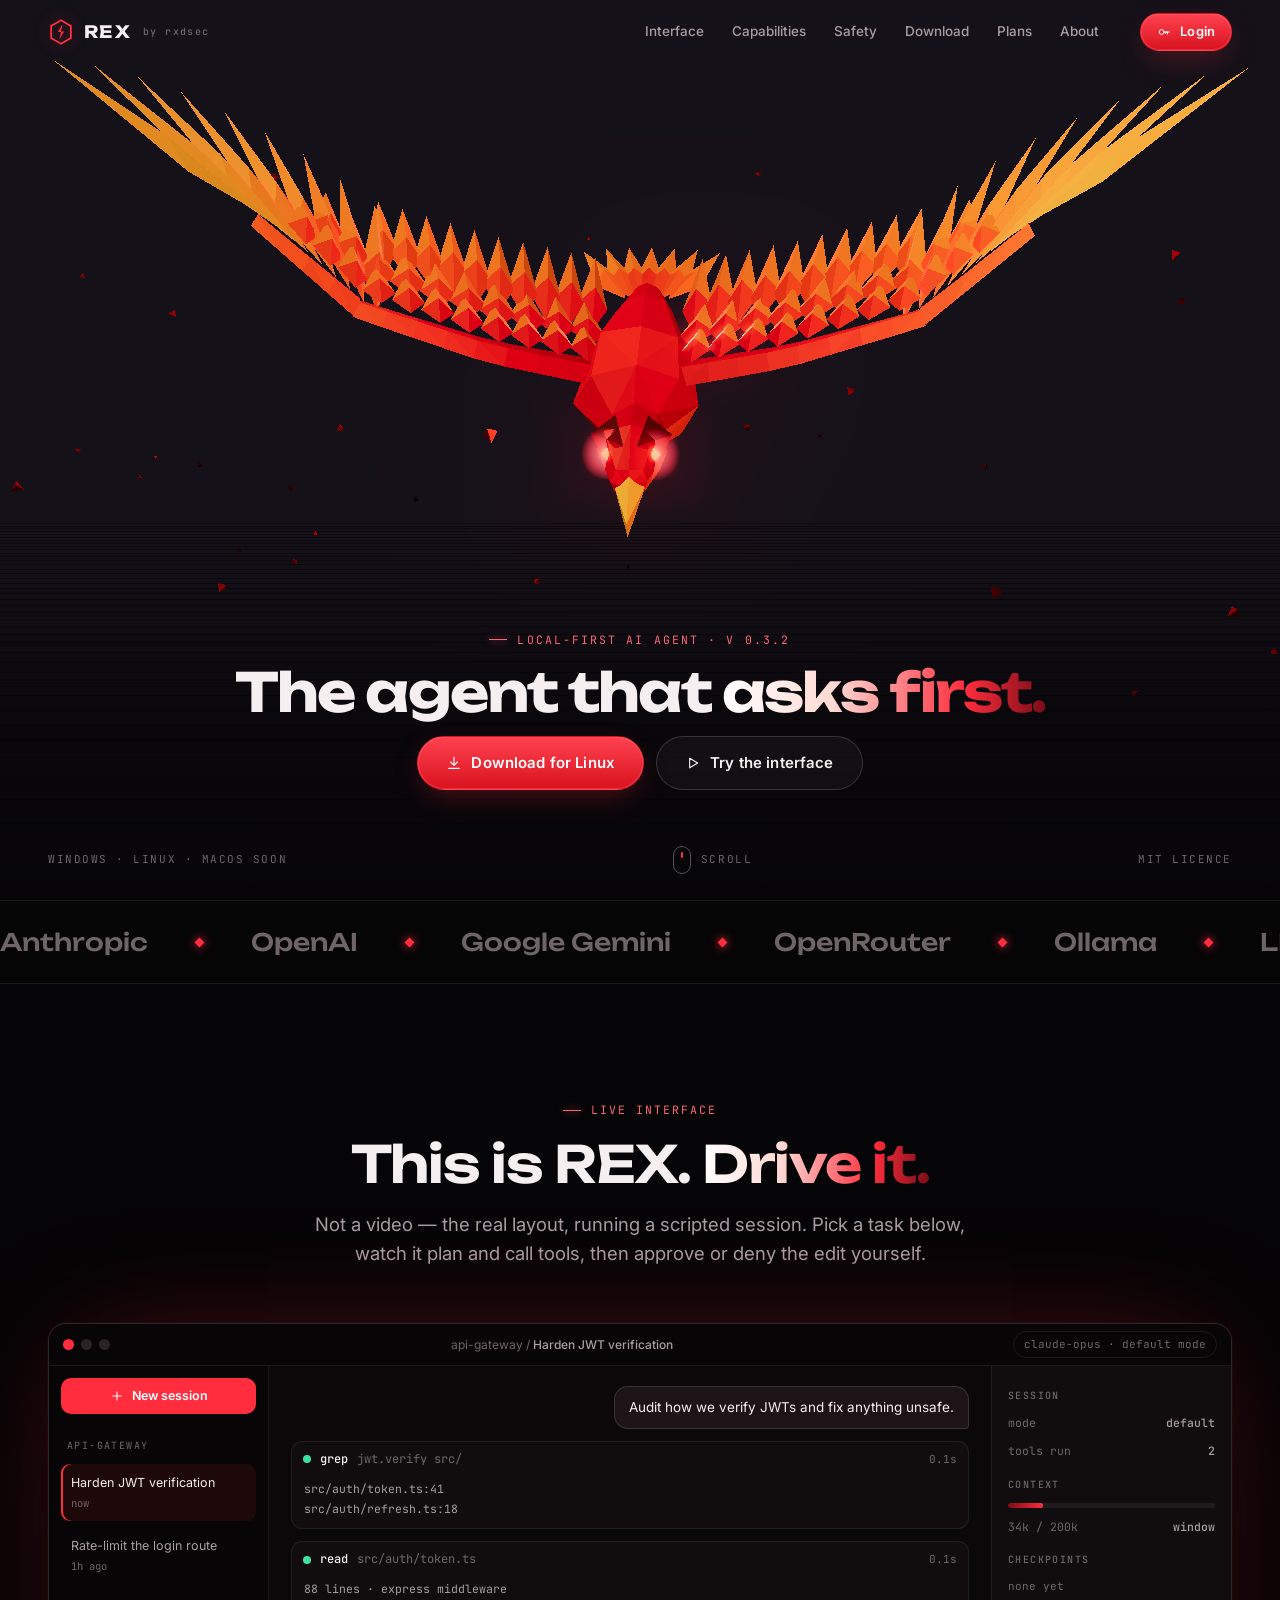
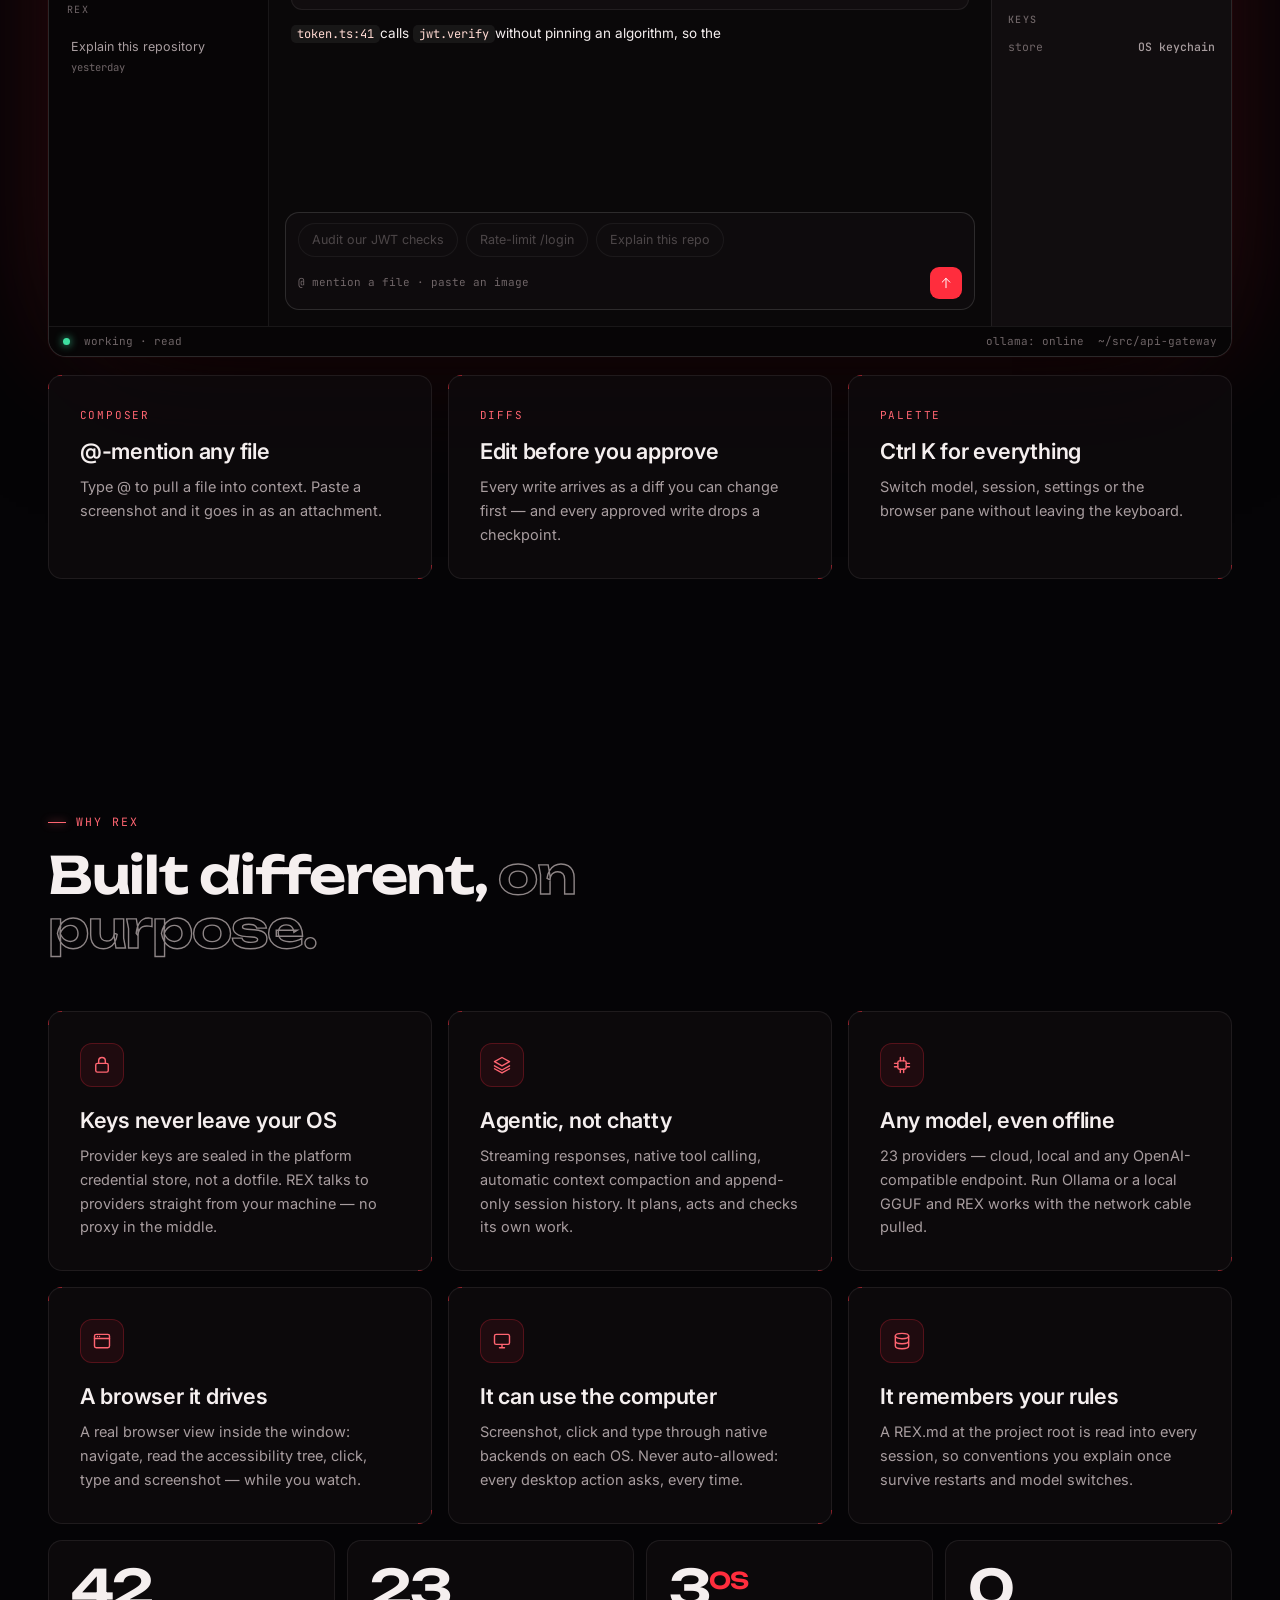
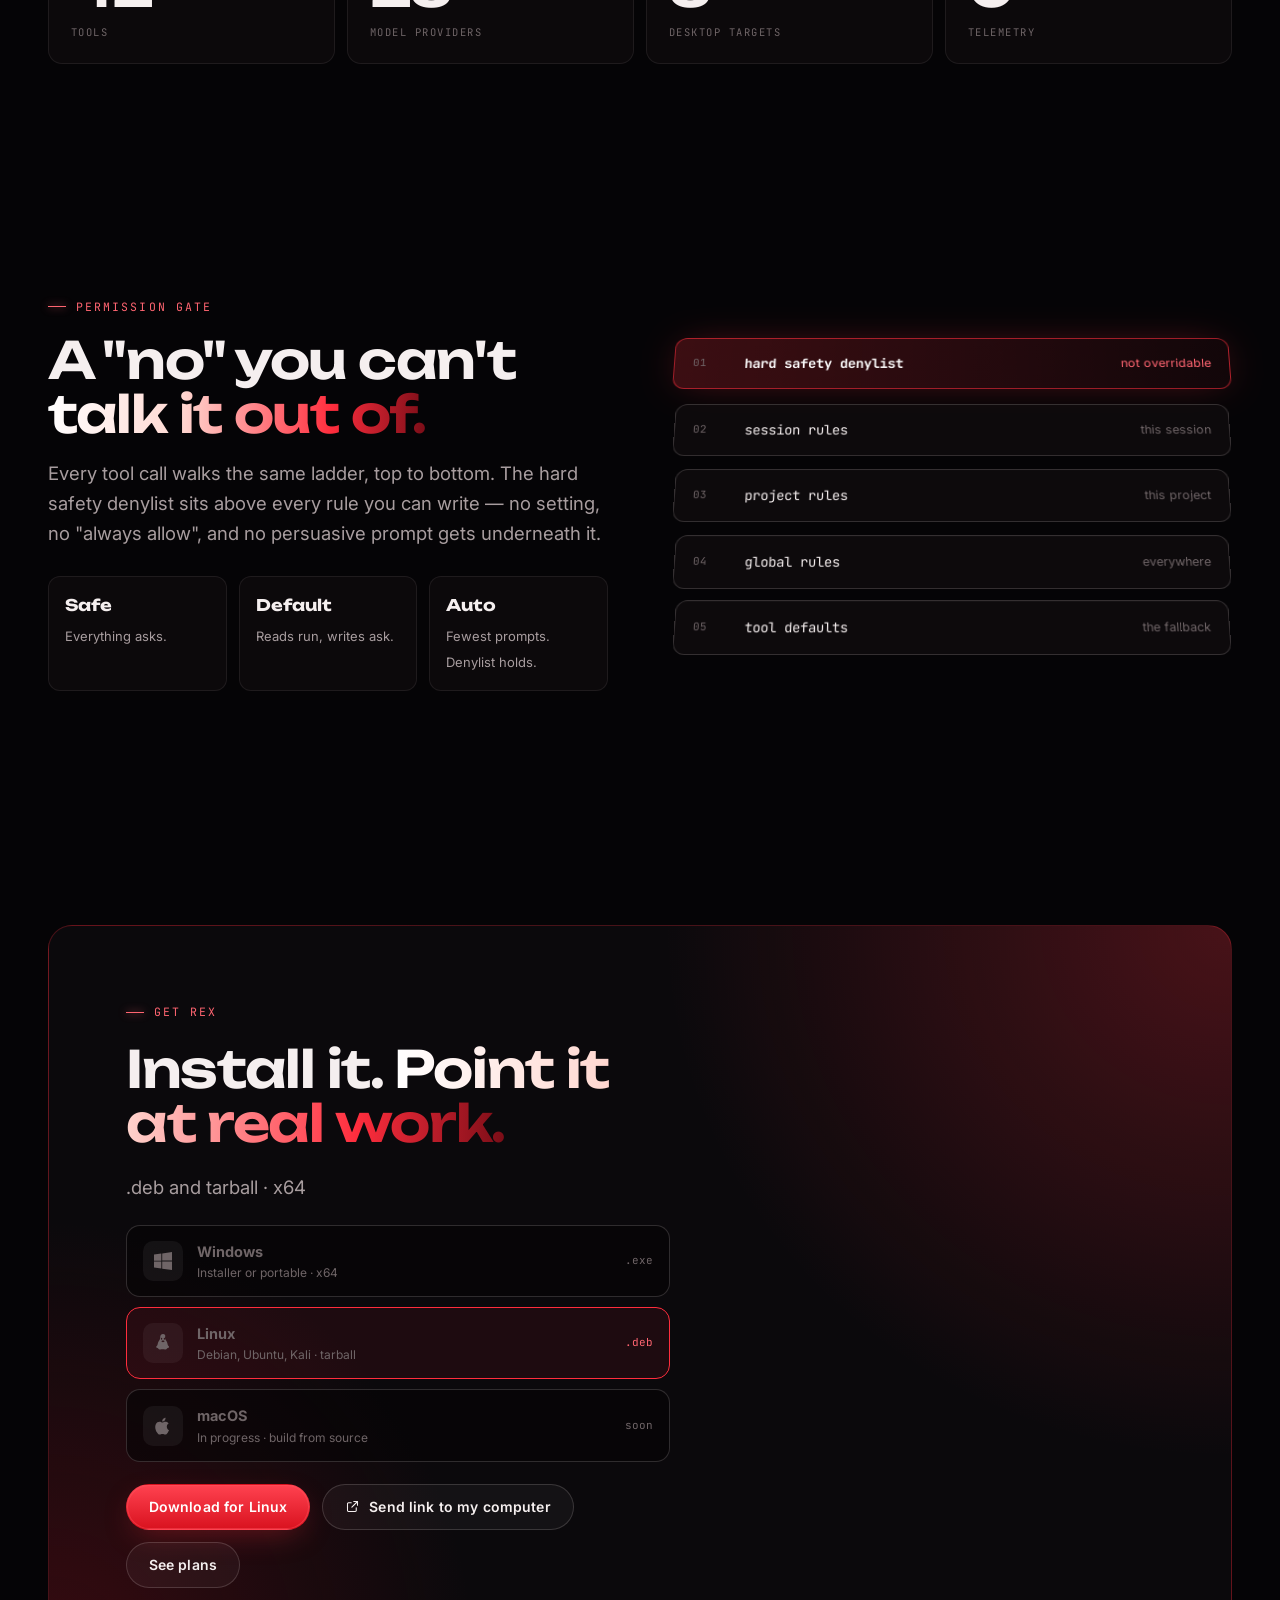
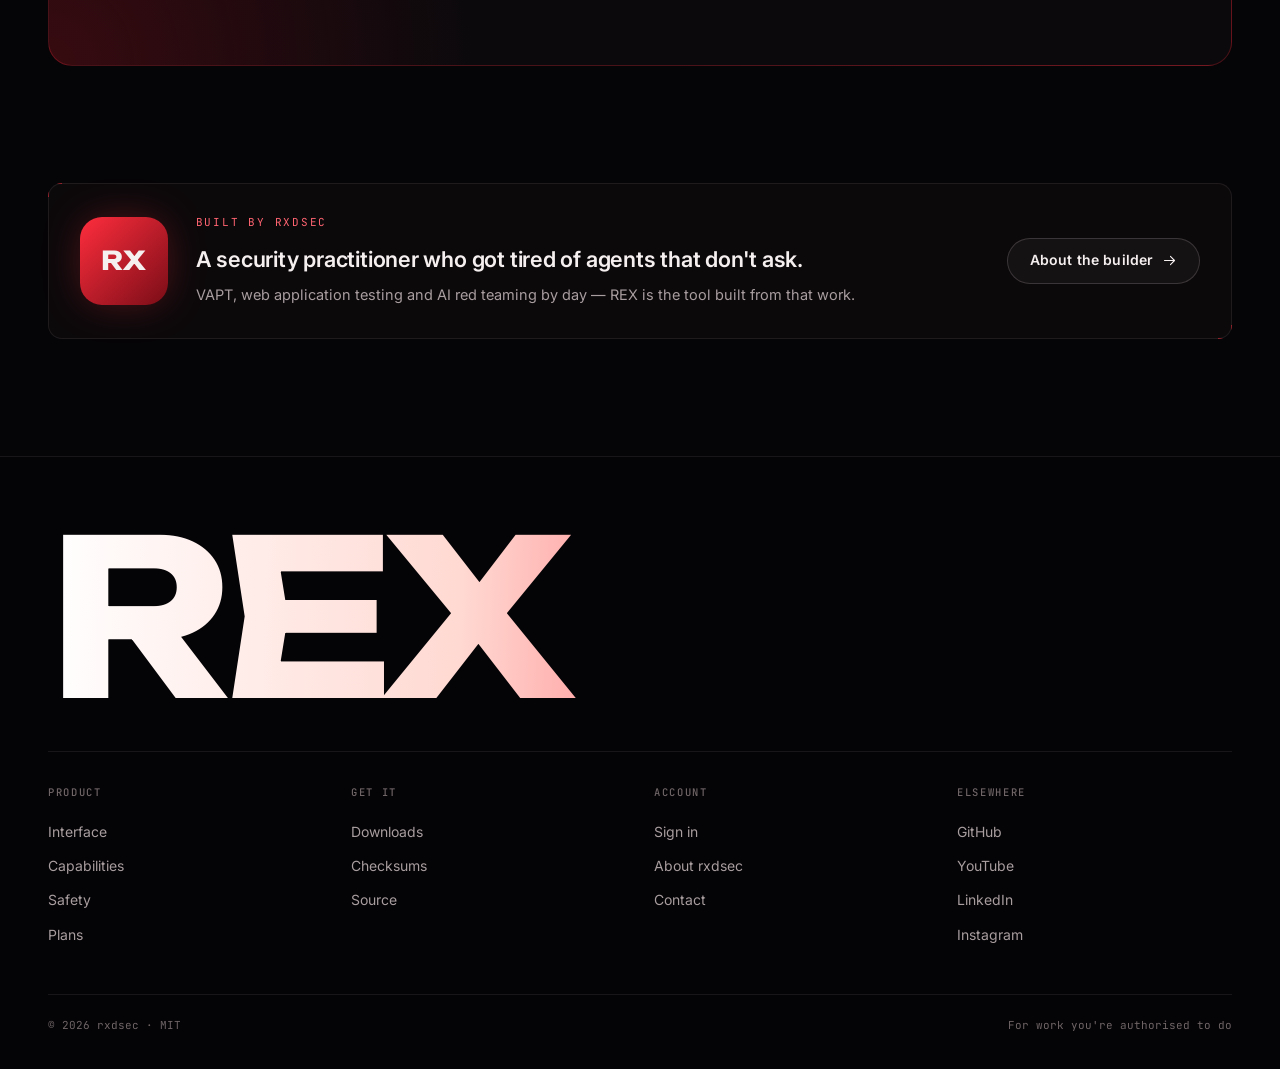
==== commit b201af3d: "Release 0.3.2: point the site and update feed at the 0.3.2 builds Sizes and SHA-256 checksums are ta" ====
--- a/index.html
+++ b/index.html
@@ -59,7 +59,7 @@
 <header class="hero hero-center" data-core="slot">
   <div class="wrap hero-grid">
     <div class="hero-copy">
-      <span class="eyebrow">Local-first AI agent · v<span data-rex-version>0.3.1</span></span>
+      <span class="eyebrow">Local-first AI agent · v<span data-rex-version>0.3.2</span></span>
       <h1 class="display" data-split>The agent that <span class="l2 grad">asks first.</span></h1>
       <p class="lede reveal d1">
         REX reads your code, plans the change, calls real tools and shows you
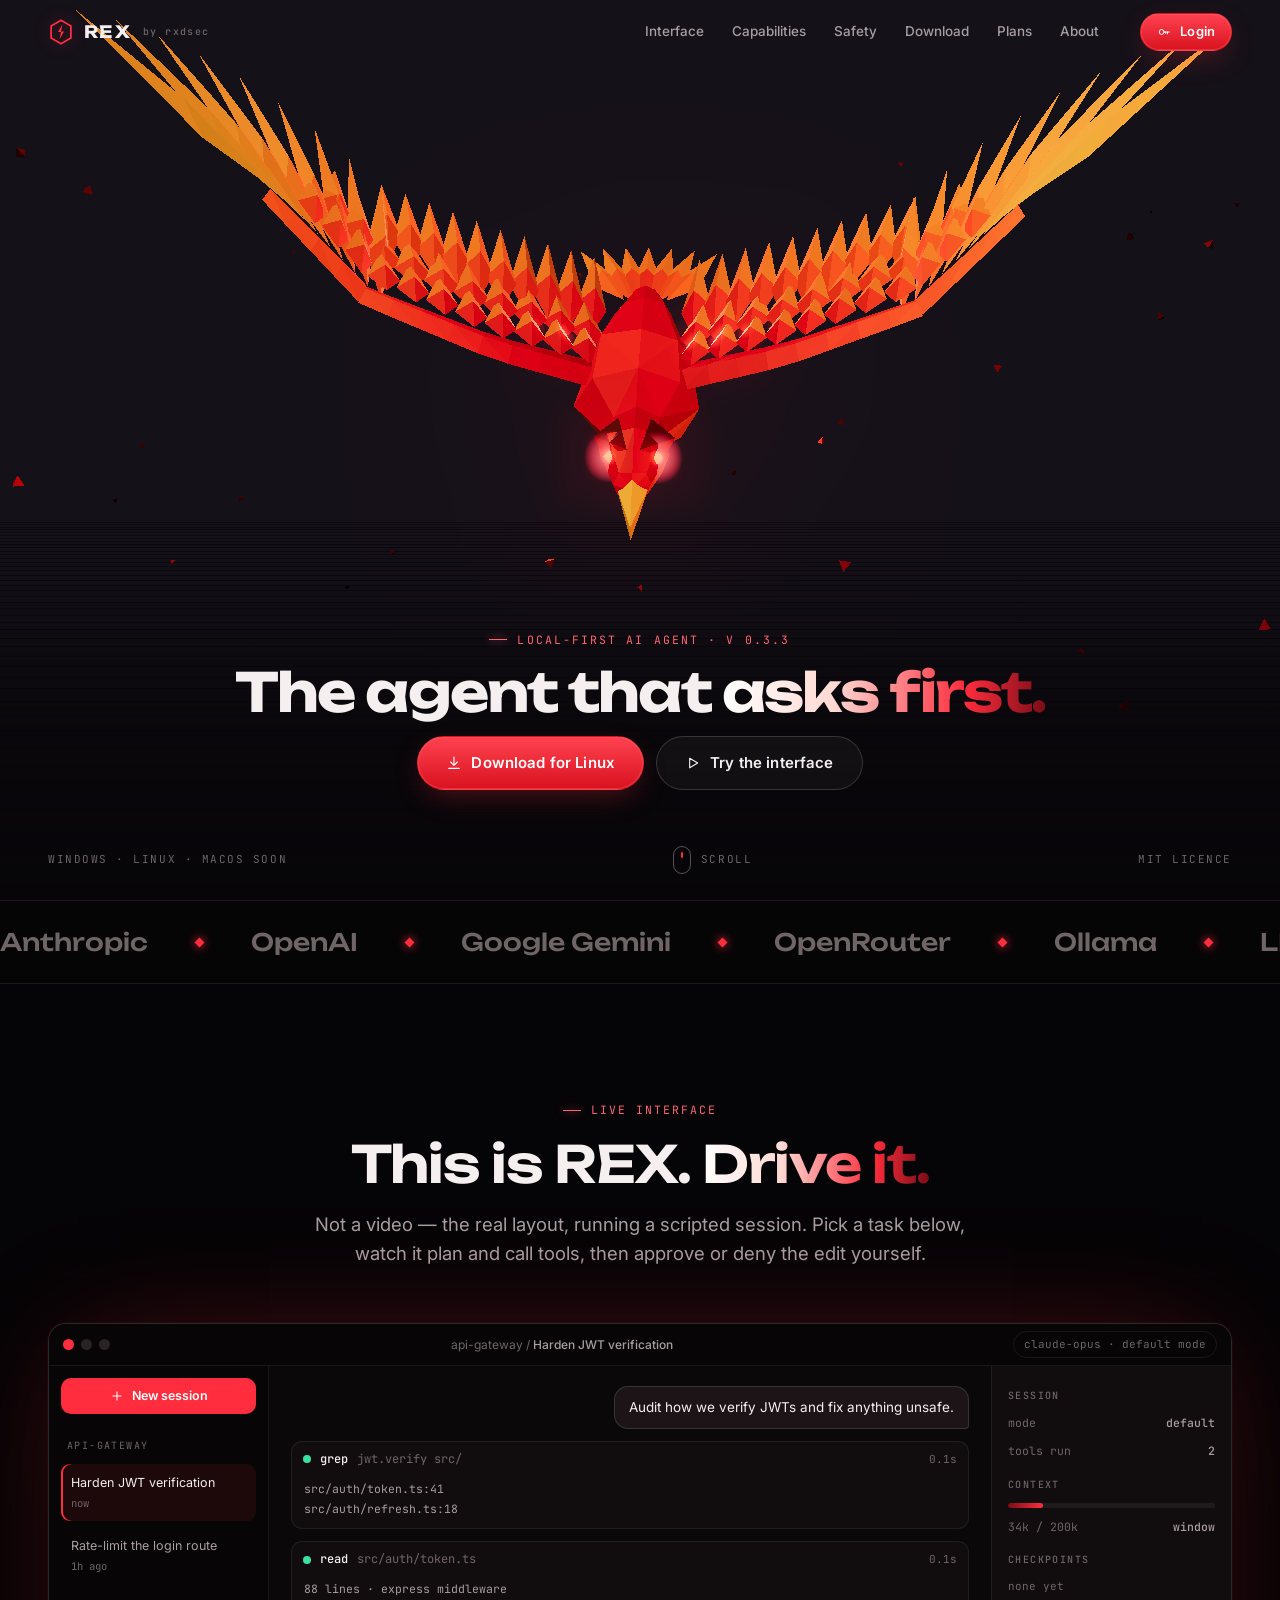
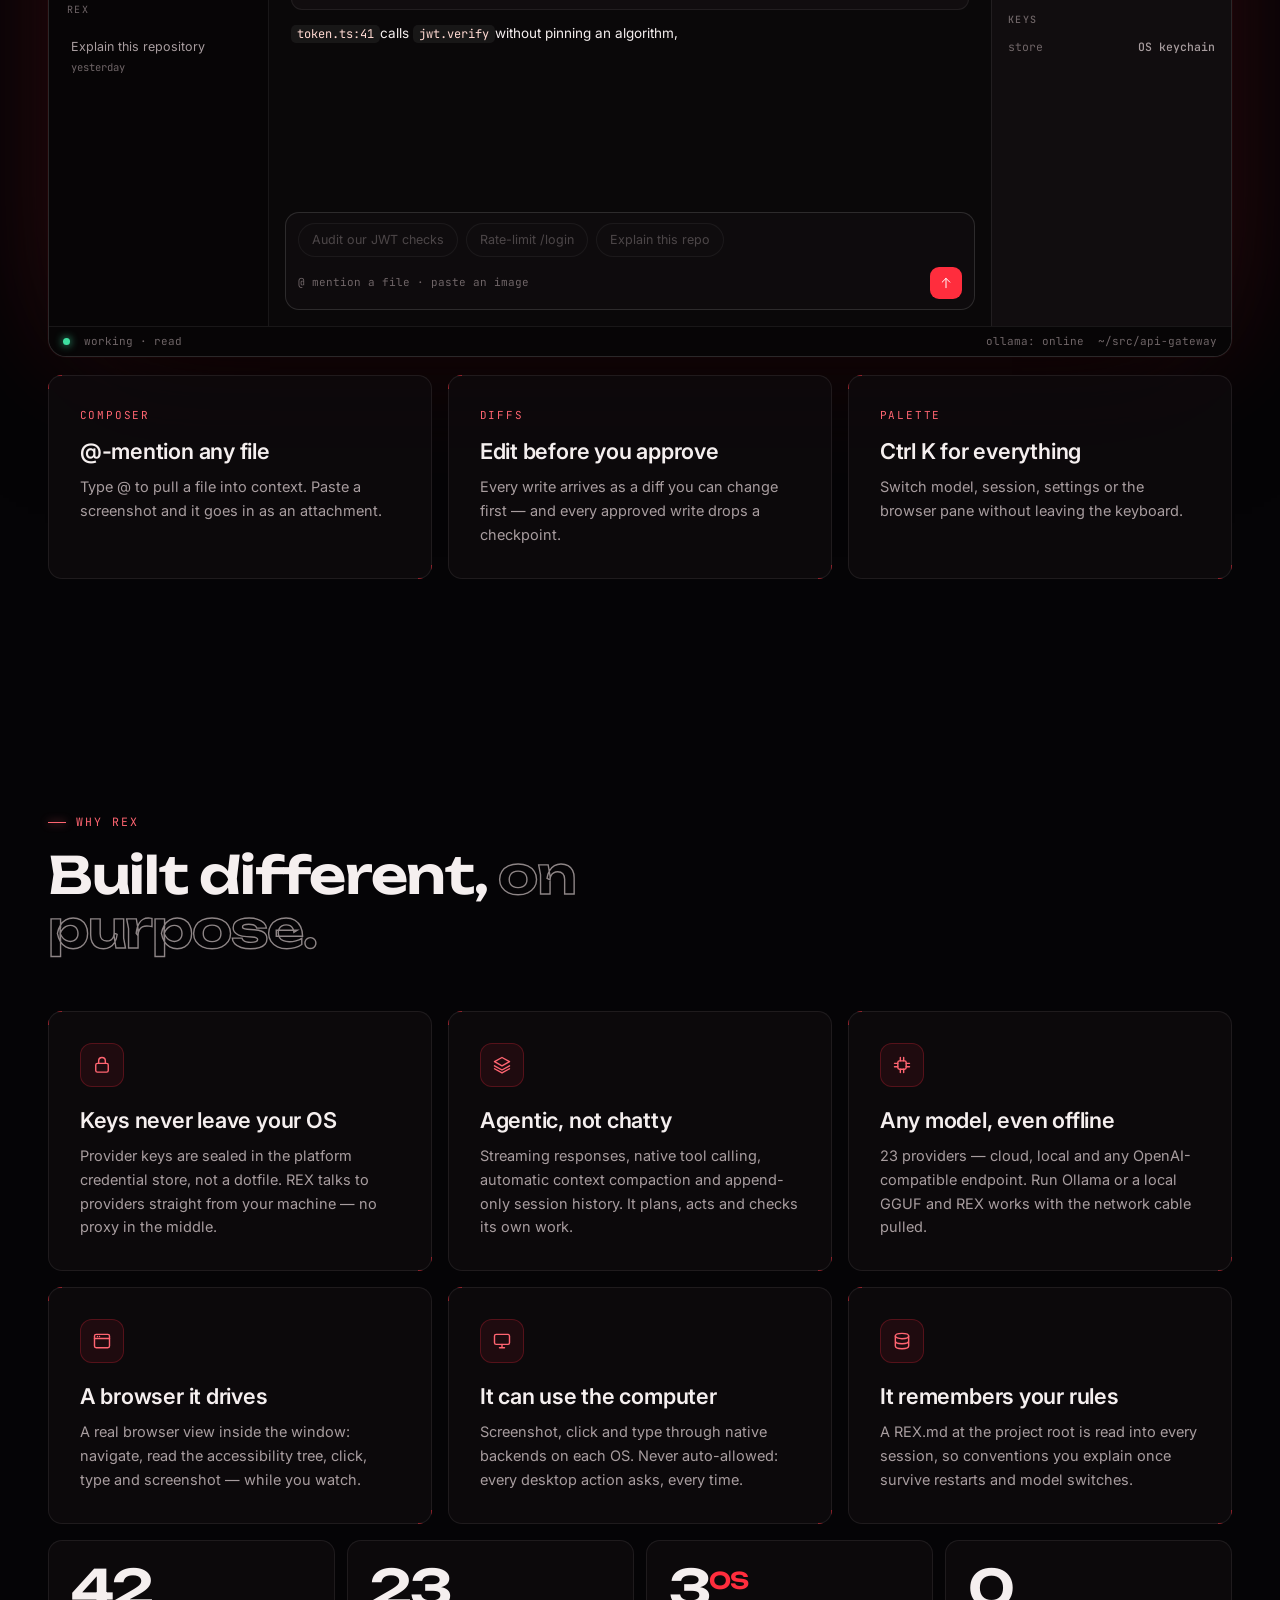
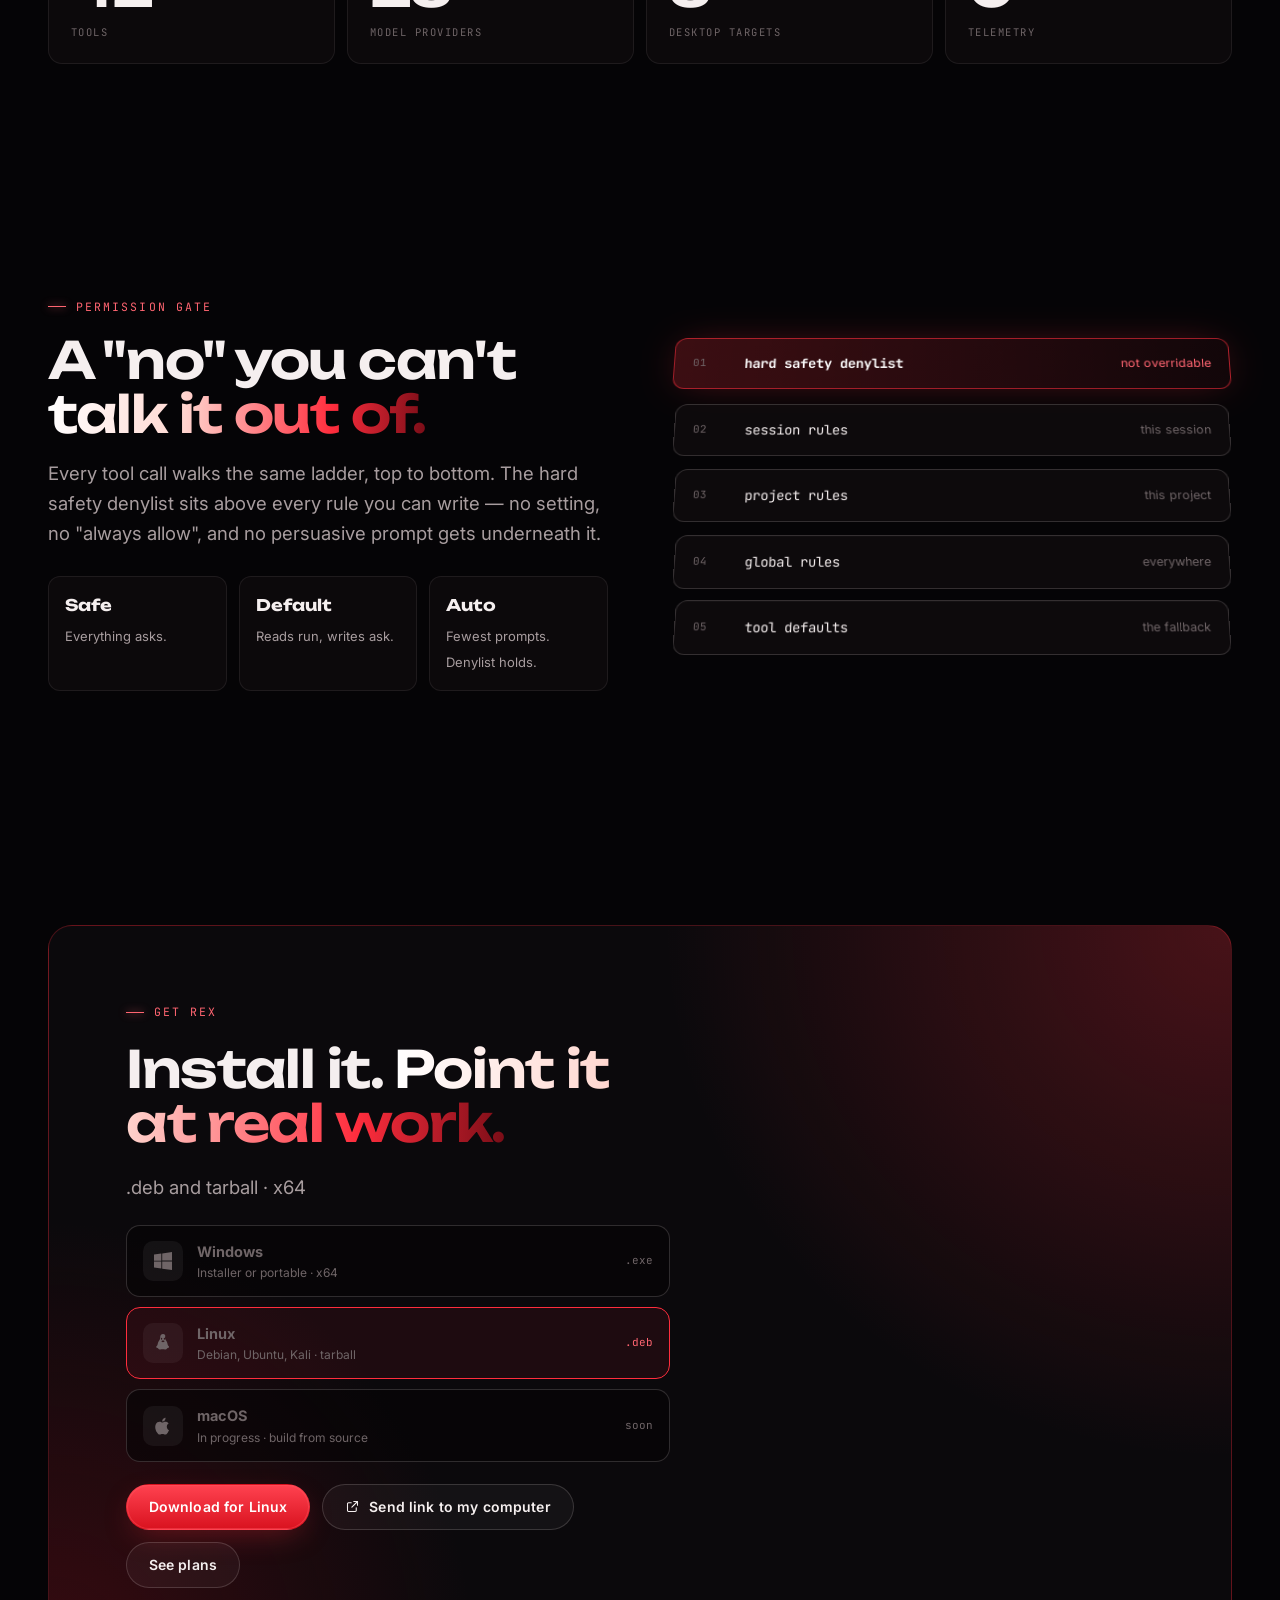
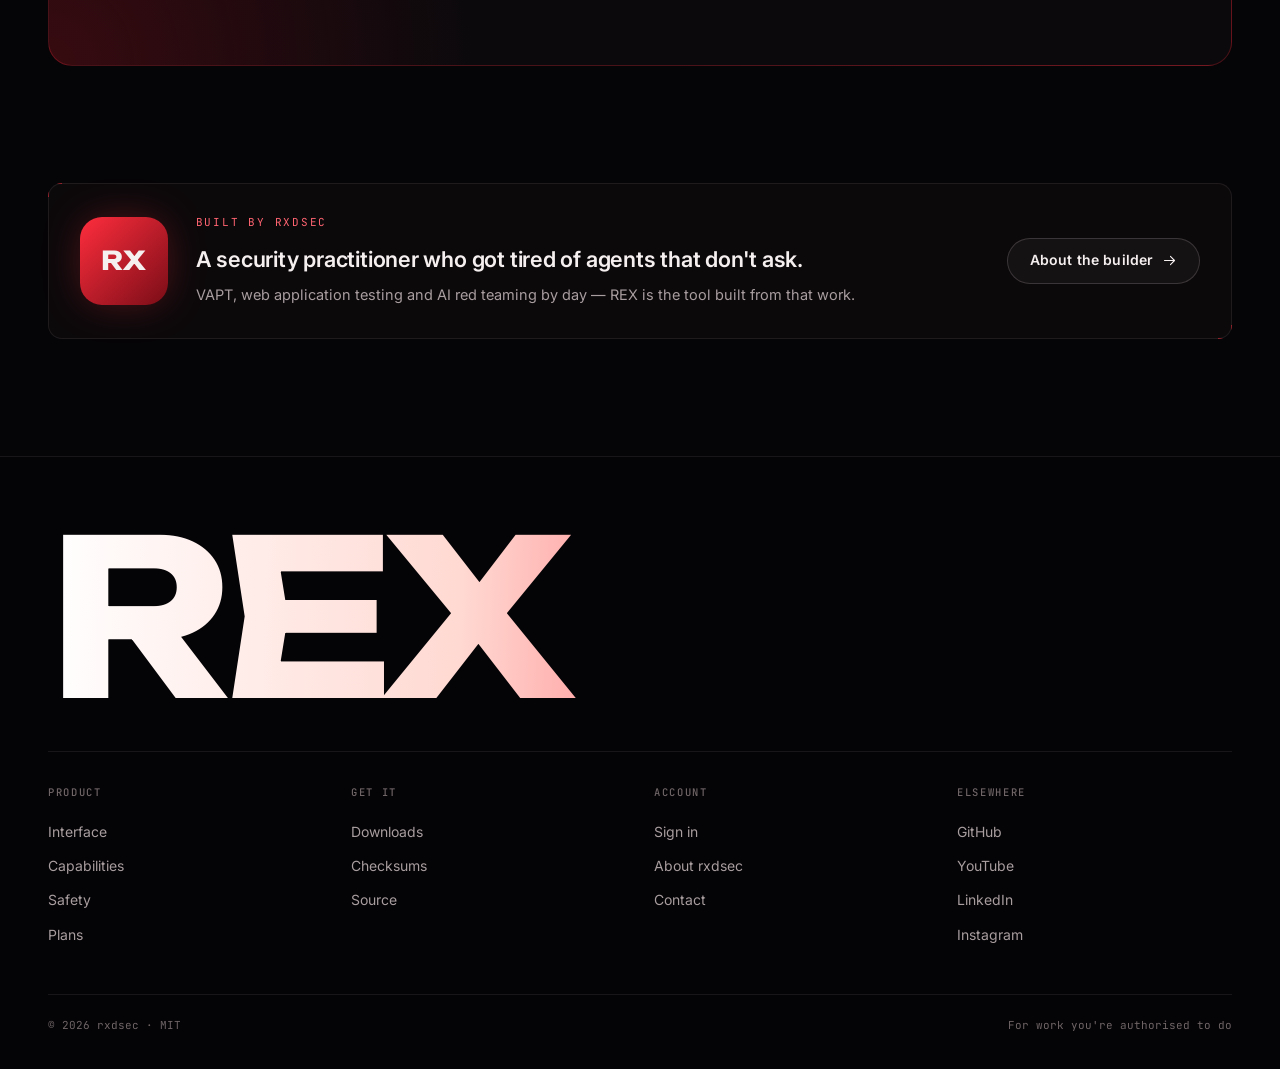
==== commit 2c706fd3: "Release 0.3.3: point the site and update feed at the 0.3.3 builds Sizes and SHA-256 checksums are ta" ====
--- a/index.html
+++ b/index.html
@@ -59,7 +59,7 @@
 <header class="hero hero-center" data-core="slot">
   <div class="wrap hero-grid">
     <div class="hero-copy">
-      <span class="eyebrow">Local-first AI agent · v<span data-rex-version>0.3.2</span></span>
+      <span class="eyebrow">Local-first AI agent · v<span data-rex-version>0.3.3</span></span>
       <h1 class="display" data-split>The agent that <span class="l2 grad">asks first.</span></h1>
       <p class="lede reveal d1">
         REX reads your code, plans the change, calls real tools and shows you
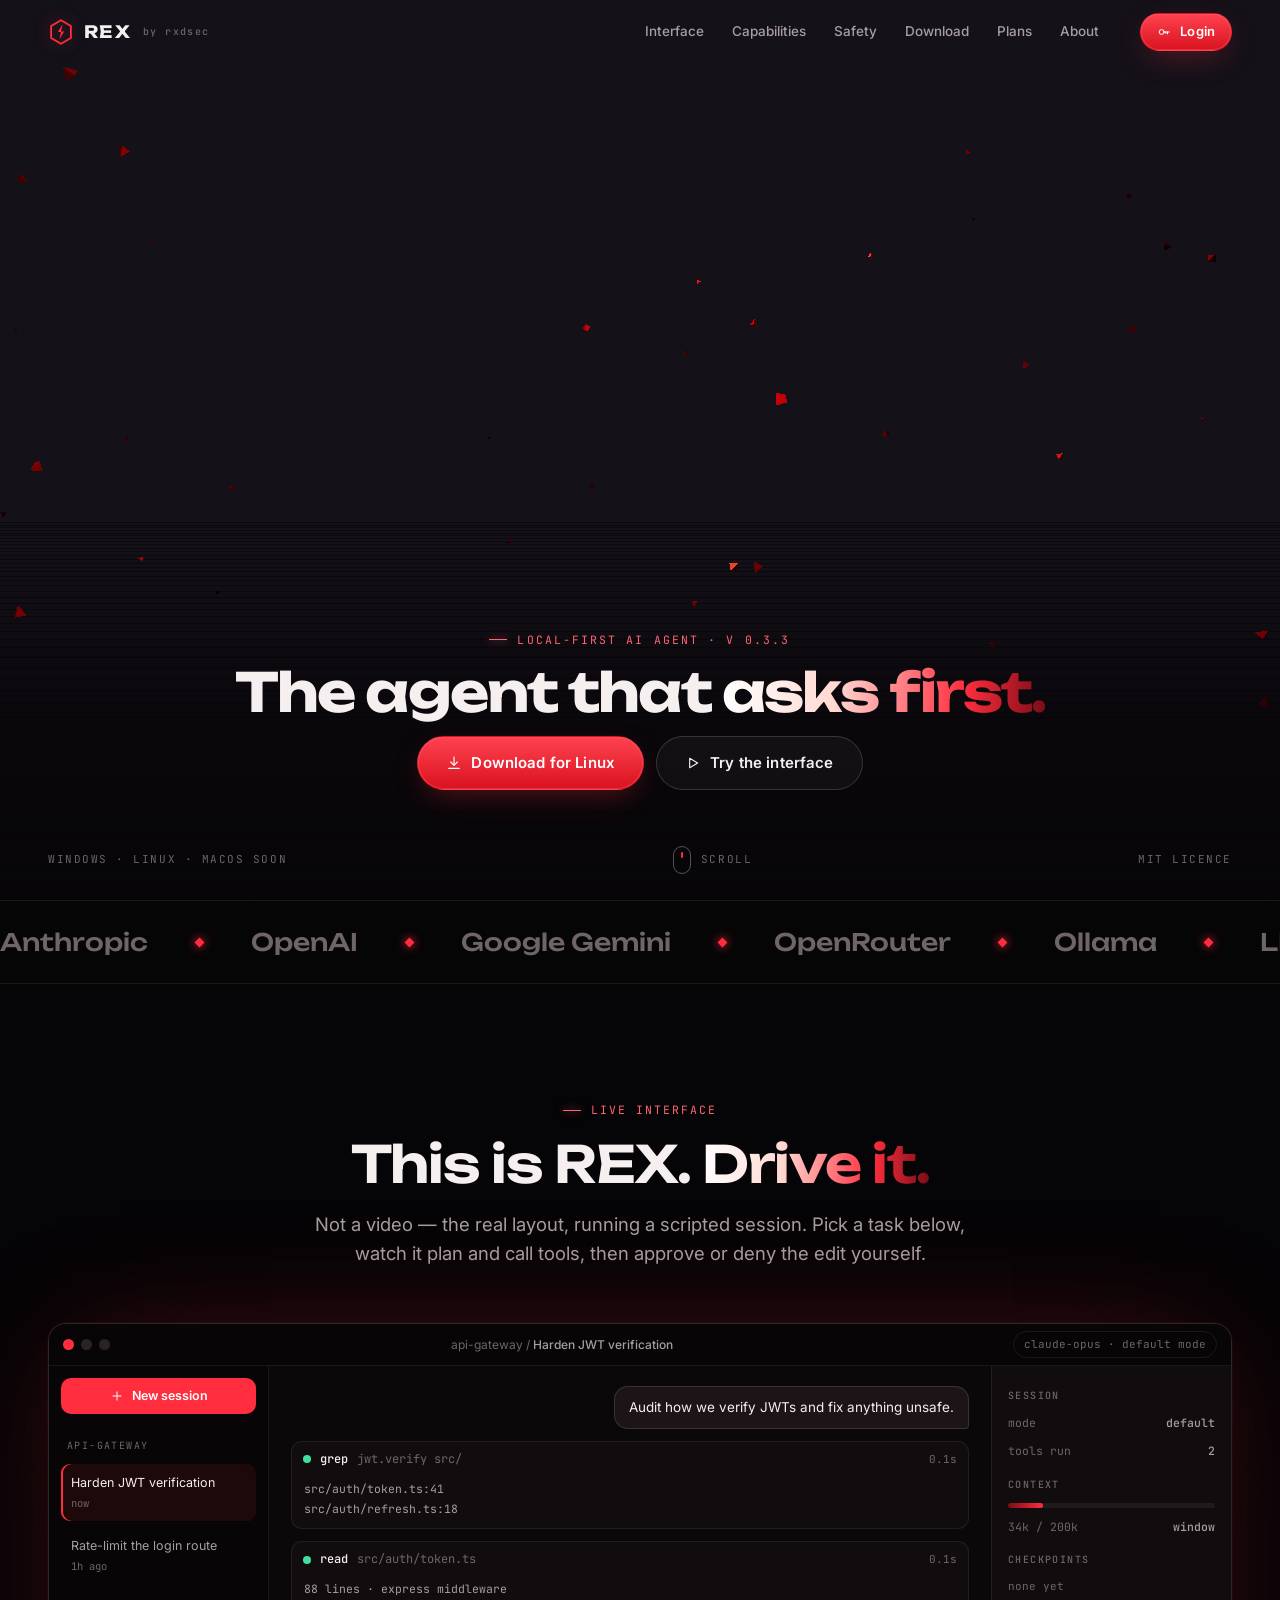
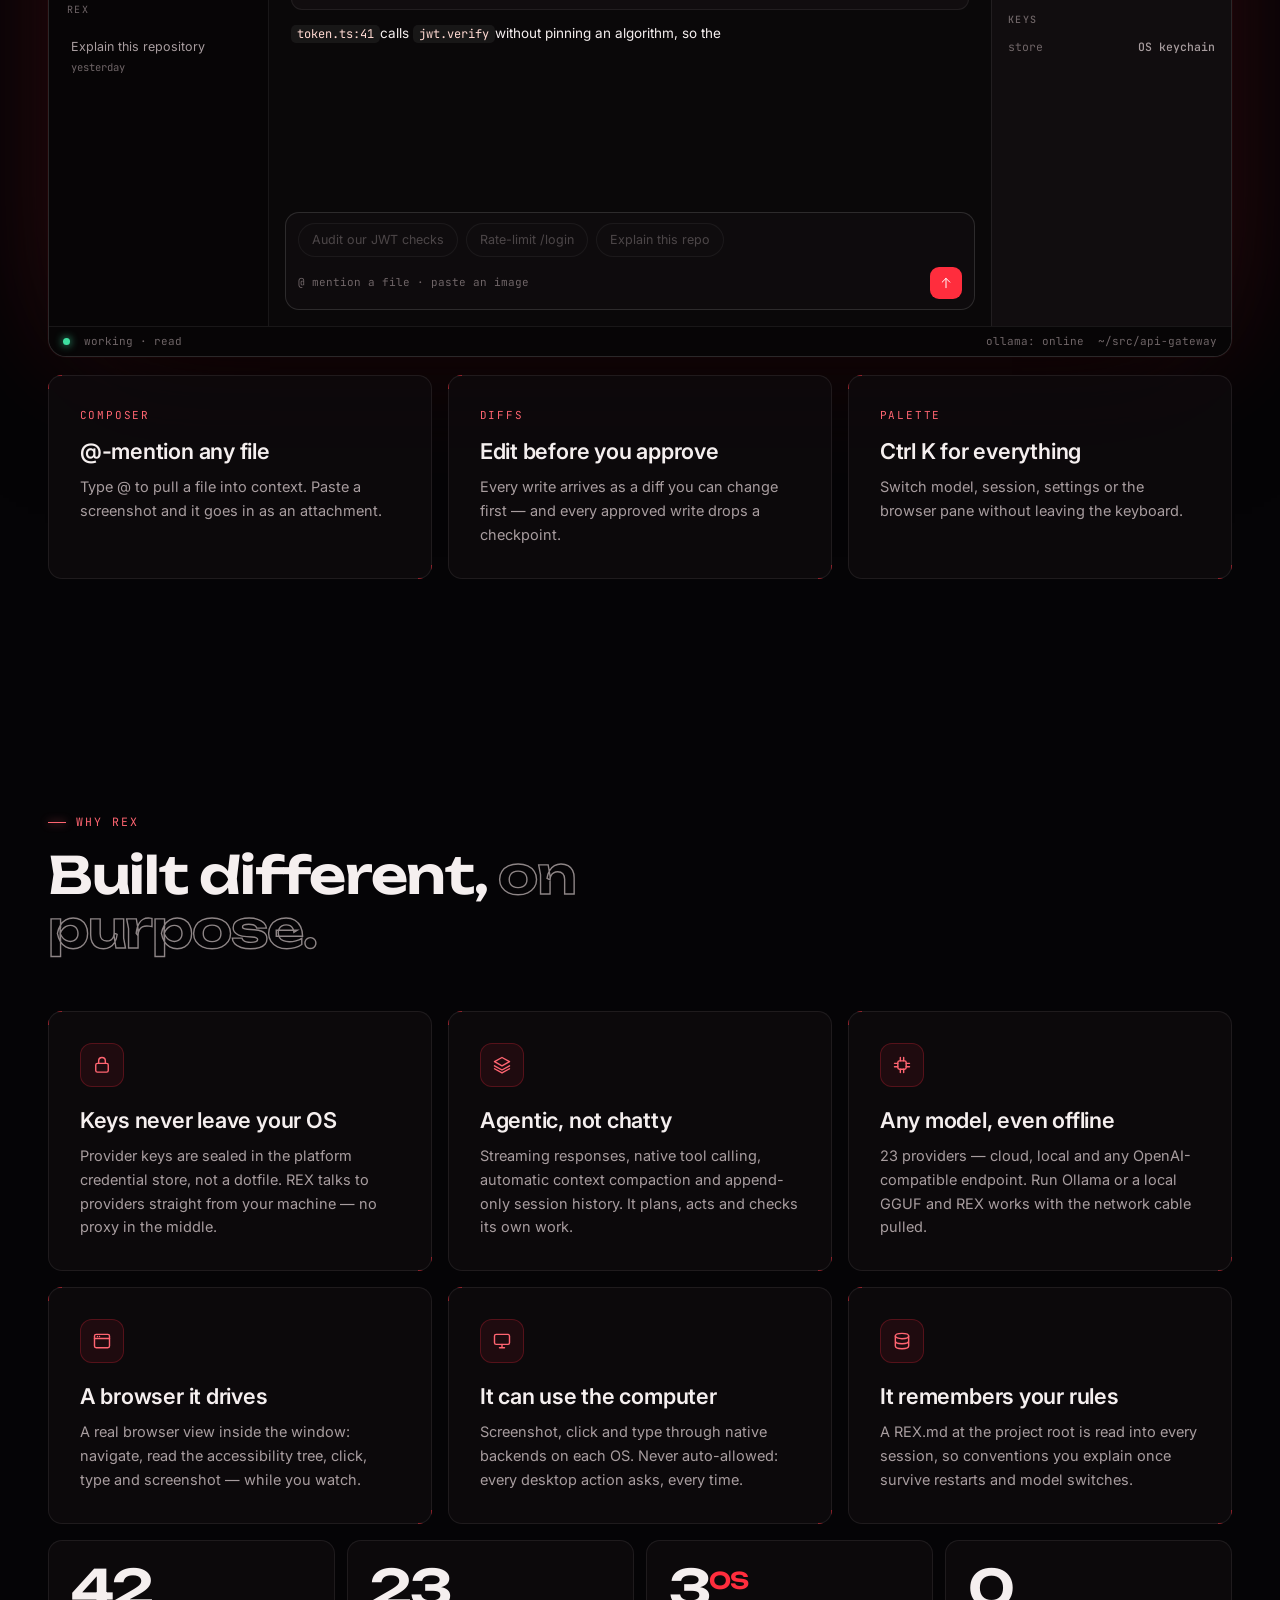
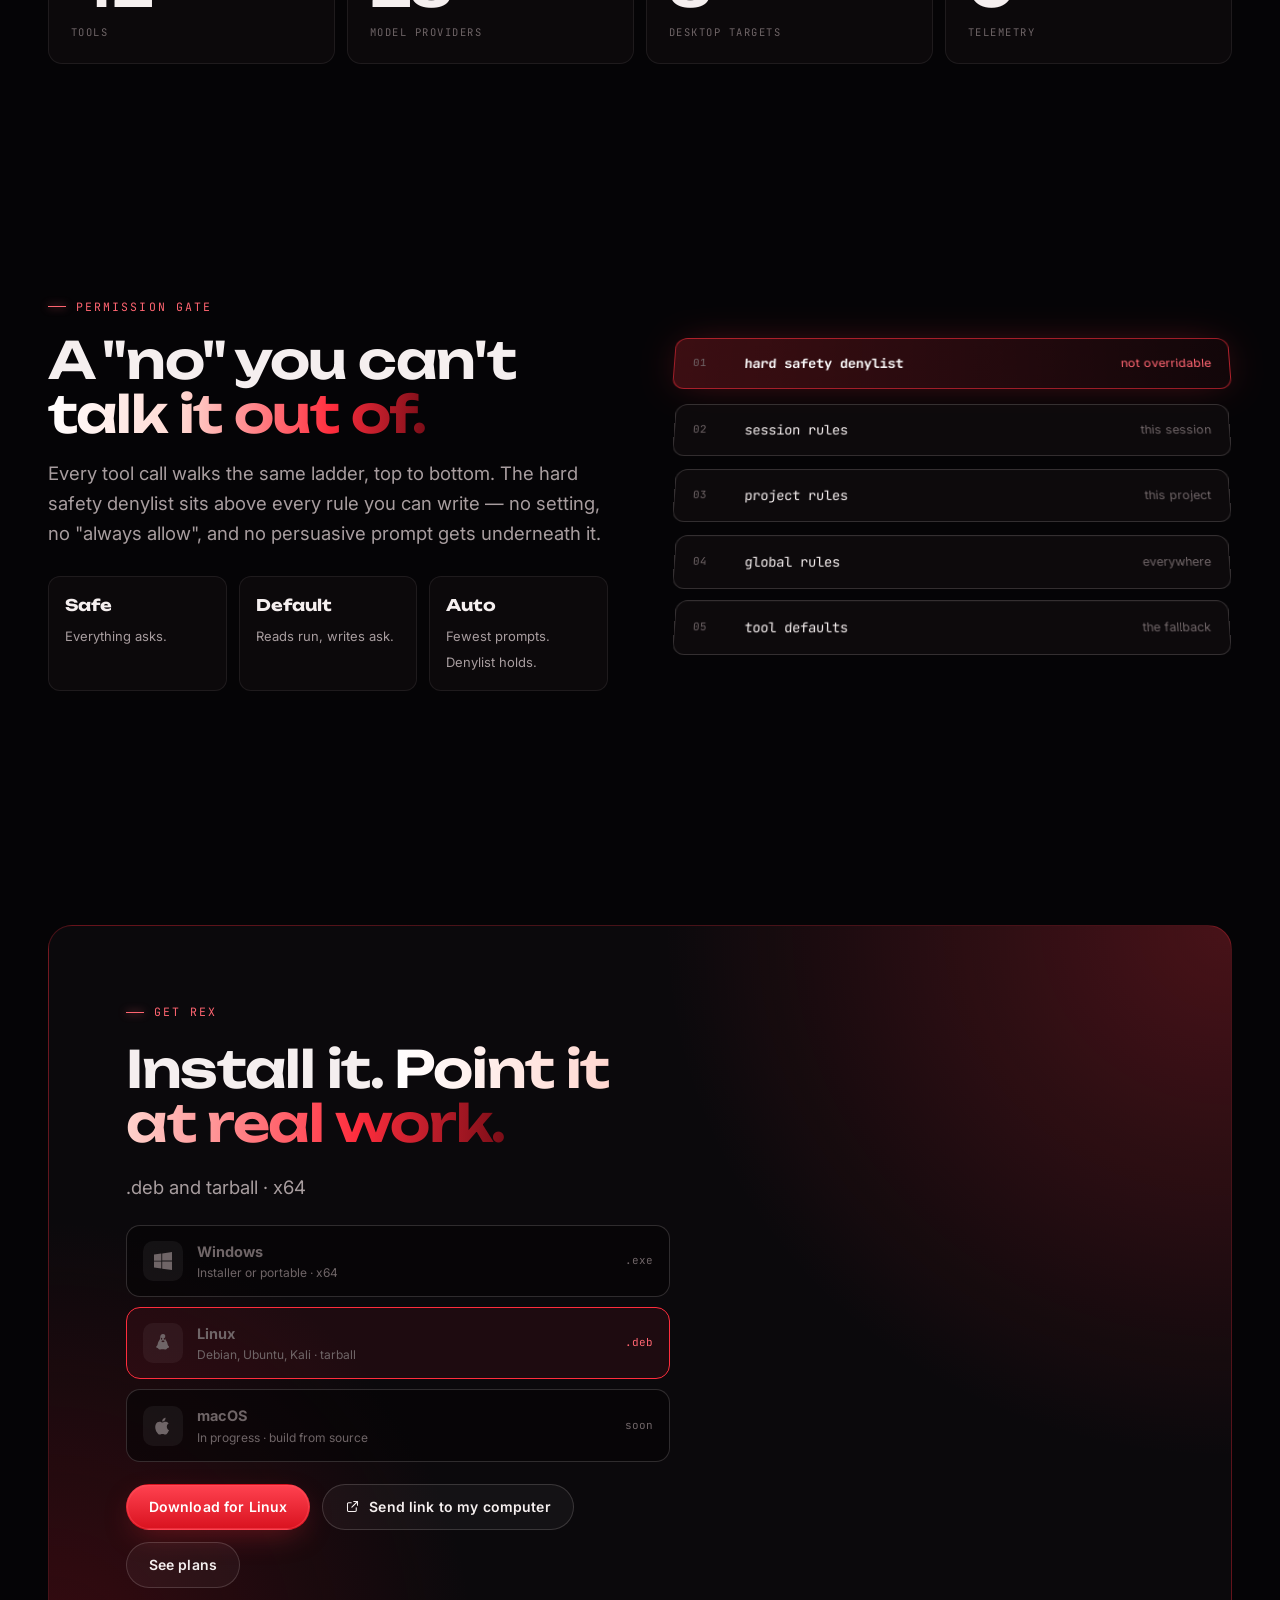
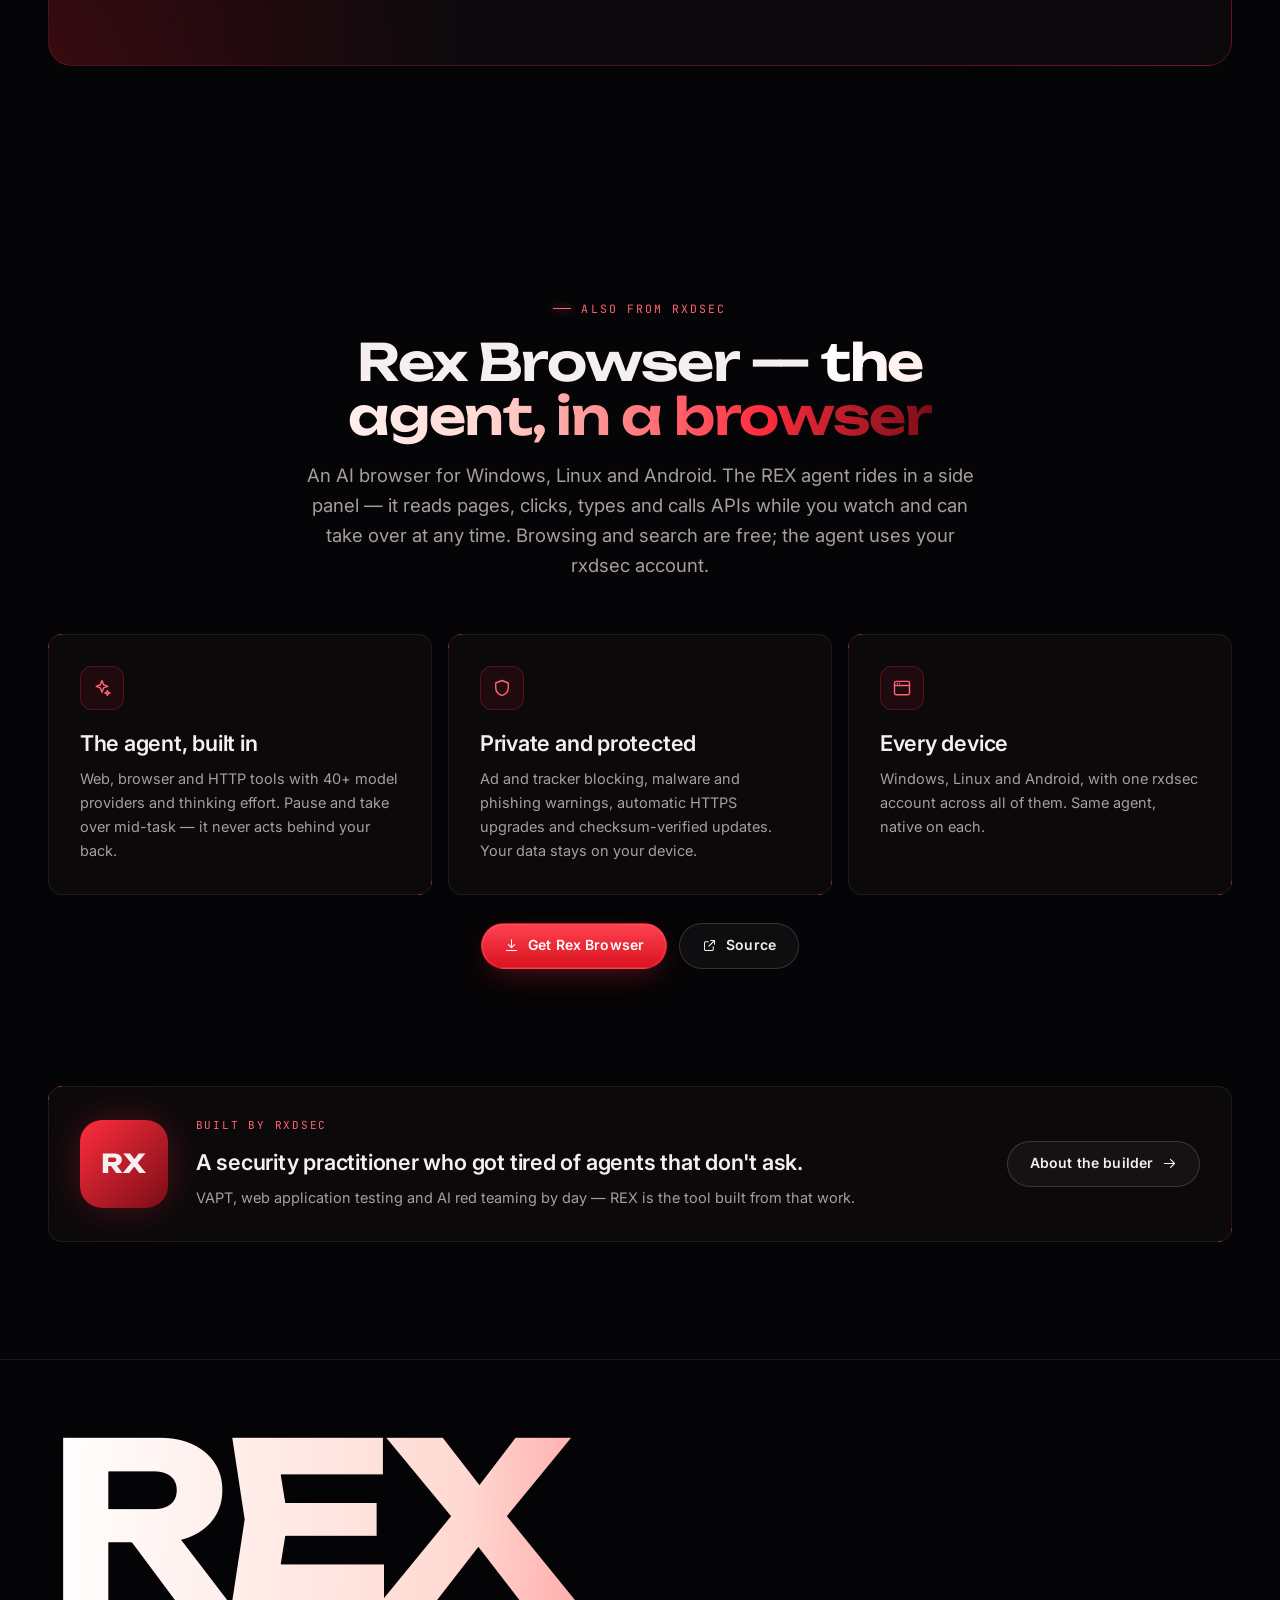
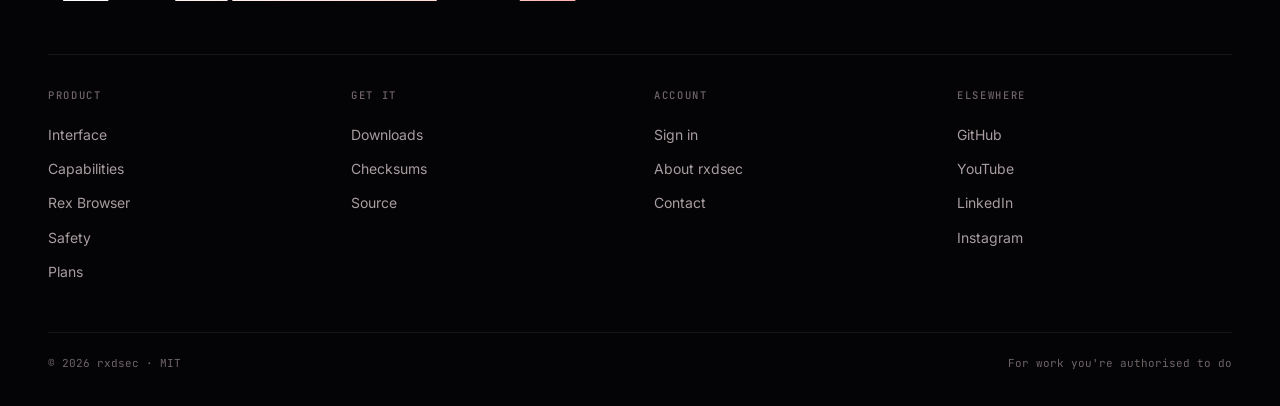
==== commit 5127e6d2: "Homepage: feature Rex Browser Add an "Also from rxdsec" section on the homepage for Rex Browser (age" ====
--- a/index.html
+++ b/index.html
@@ -296,6 +296,40 @@
   </div>
 </section>
 
+<!-- ============================= REX BROWSER ============================= -->
+<section class="section" id="browser" data-core="ambient">
+  <div class="wrap">
+    <div class="section-head center">
+      <span class="eyebrow reveal">Also from rxdsec</span>
+      <h2 class="h2 reveal d1">Rex Browser — <span class="grad">the agent, in a browser</span></h2>
+      <p class="lede reveal d2">An AI browser for Windows, Linux and Android. The REX agent rides in a side panel — it reads pages, clicks, types and calls APIs while you watch and can take over at any time. Browsing and search are free; the agent uses your rxdsec account.</p>
+    </div>
+
+    <div class="grid grid-3">
+      <article class="hud spot reveal">
+        <div class="ico"><svg class="icon" width="20" height="20"><use href="#i-sparkle"/></svg></div>
+        <h3 class="h3">The agent, built in</h3>
+        <p>Web, browser and HTTP tools with 40+ model providers and thinking effort. Pause and take over mid-task — it never acts behind your back.</p>
+      </article>
+      <article class="hud spot reveal d1">
+        <div class="ico"><svg class="icon" width="20" height="20"><use href="#i-shield"/></svg></div>
+        <h3 class="h3">Private and protected</h3>
+        <p>Ad and tracker blocking, malware and phishing warnings, automatic HTTPS upgrades and checksum-verified updates. Your data stays on your device.</p>
+      </article>
+      <article class="hud spot reveal d2">
+        <div class="ico"><svg class="icon" width="20" height="20"><use href="#i-browser"/></svg></div>
+        <h3 class="h3">Every device</h3>
+        <p>Windows, Linux and Android, with one rxdsec account across all of them. Same agent, native on each.</p>
+      </article>
+    </div>
+
+    <div class="hero-actions reveal d3" style="justify-content:center; margin-top:28px">
+      <a class="btn btn-primary" href="downloads.html#builds"><svg class="icon" width="15" height="15"><use href="#i-download"/></svg><span>Get Rex Browser</span></a>
+      <a class="btn" href="https://github.com/rxdsec634/rex-browser" target="_blank" rel="noopener"><svg class="icon" width="15" height="15"><use href="#i-externalLink"/></svg><span>Source</span></a>
+    </div>
+  </div>
+</section>
+
 <!-- ============================= CREATOR ============================= -->
 <section class="section" style="padding-top:0" data-core="ambient">
   <div class="wrap">
@@ -318,7 +352,7 @@
   <div class="wrap">
     <div class="foot-big grad">REX</div>
     <div class="foot-cols">
-      <div><h5>Product</h5><a href="#interface">Interface</a><a href="rex.html">Capabilities</a><a href="#safety">Safety</a><a href="pricing.html">Plans</a></div>
+      <div><h5>Product</h5><a href="#interface">Interface</a><a href="rex.html">Capabilities</a><a href="#browser">Rex Browser</a><a href="#safety">Safety</a><a href="pricing.html">Plans</a></div>
       <div><h5>Get it</h5><a href="downloads.html">Downloads</a><a href="downloads.html#builds">Checksums</a><a href="https://github.com/rxdsec634" target="_blank" rel="noopener">Source</a></div>
       <div><h5>Account</h5><a href="account.html">Sign in</a><a href="about.html">About rxdsec</a><a href="about.html#contact">Contact</a></div>
       <div><h5>Elsewhere</h5><a href="https://github.com/rxdsec634" target="_blank" rel="noopener">GitHub</a><a href="https://www.youtube.com/@RXDSEC" target="_blank" rel="noopener">YouTube</a><a href="https://www.linkedin.com/in/redweb-sec-2a4077240/" target="_blank" rel="noopener">LinkedIn</a><a href="https://www.instagram.com/rxdsec/" target="_blank" rel="noopener">Instagram</a></div>
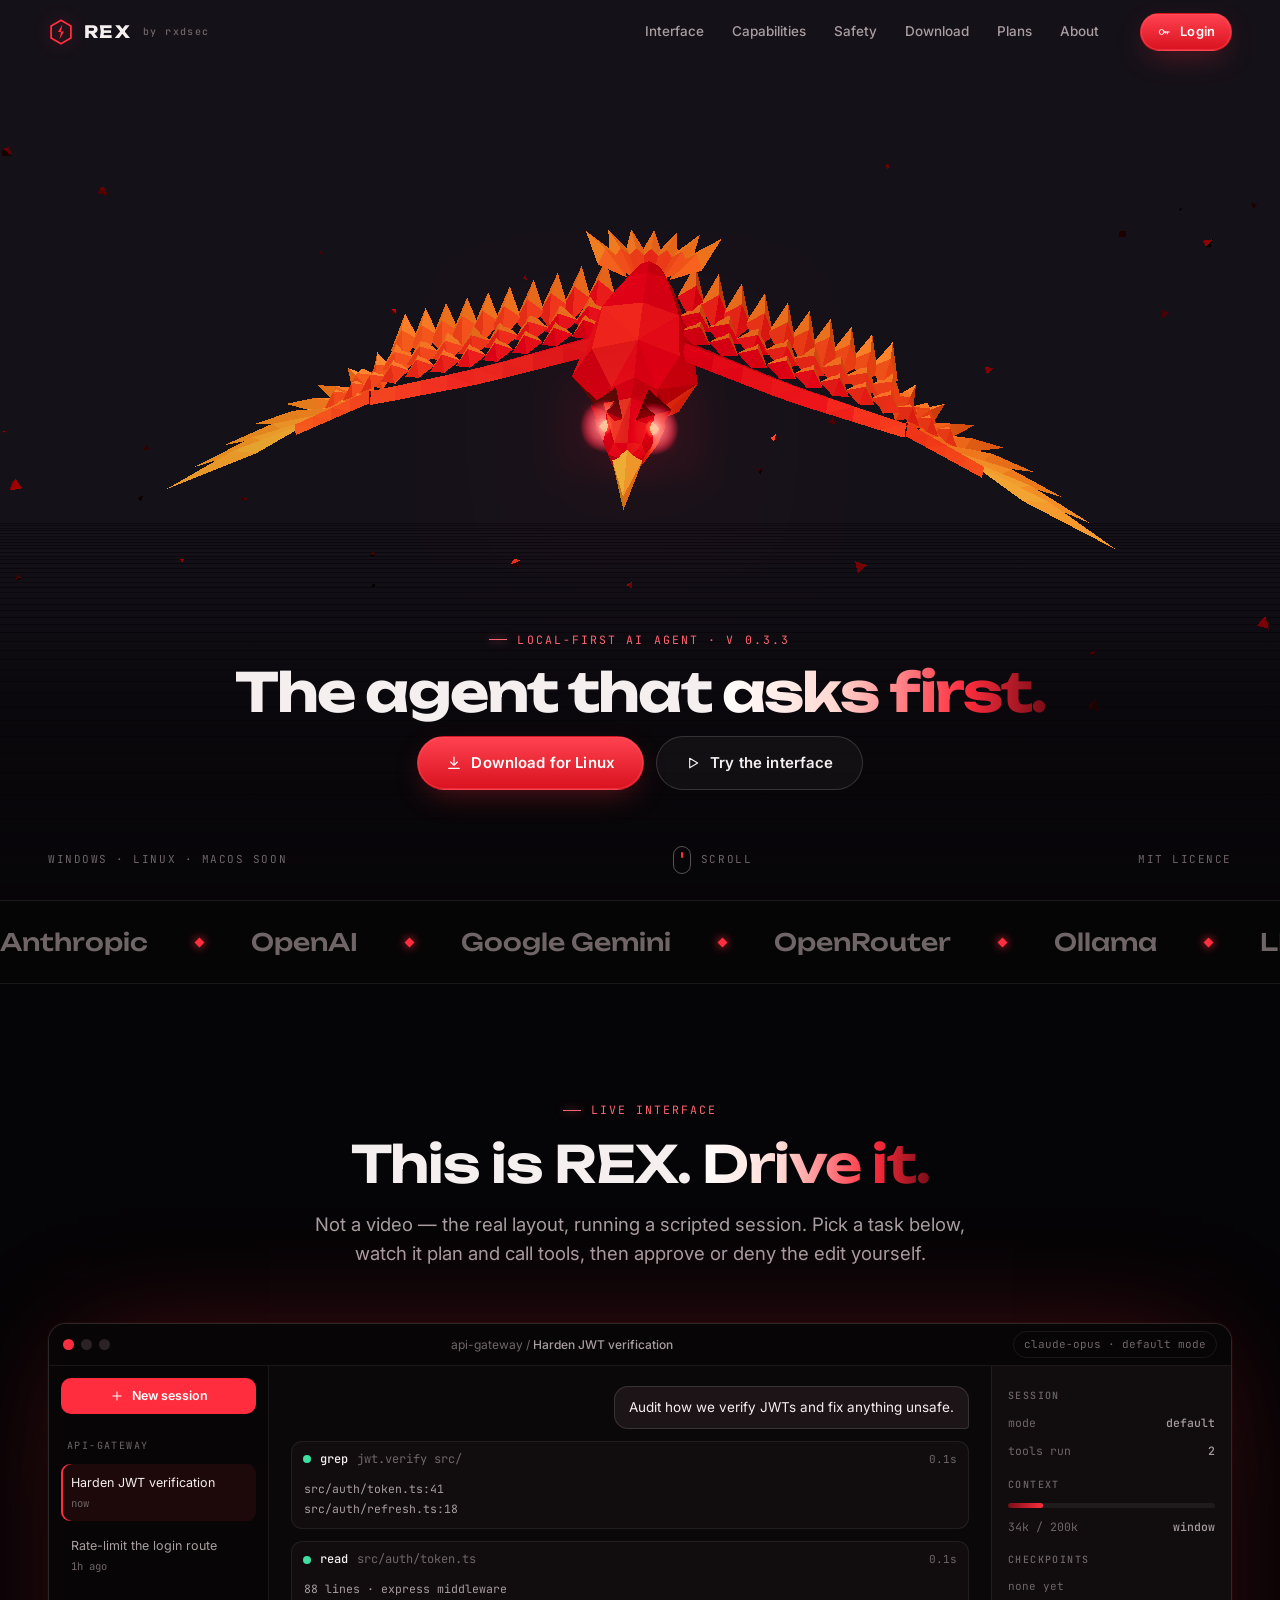
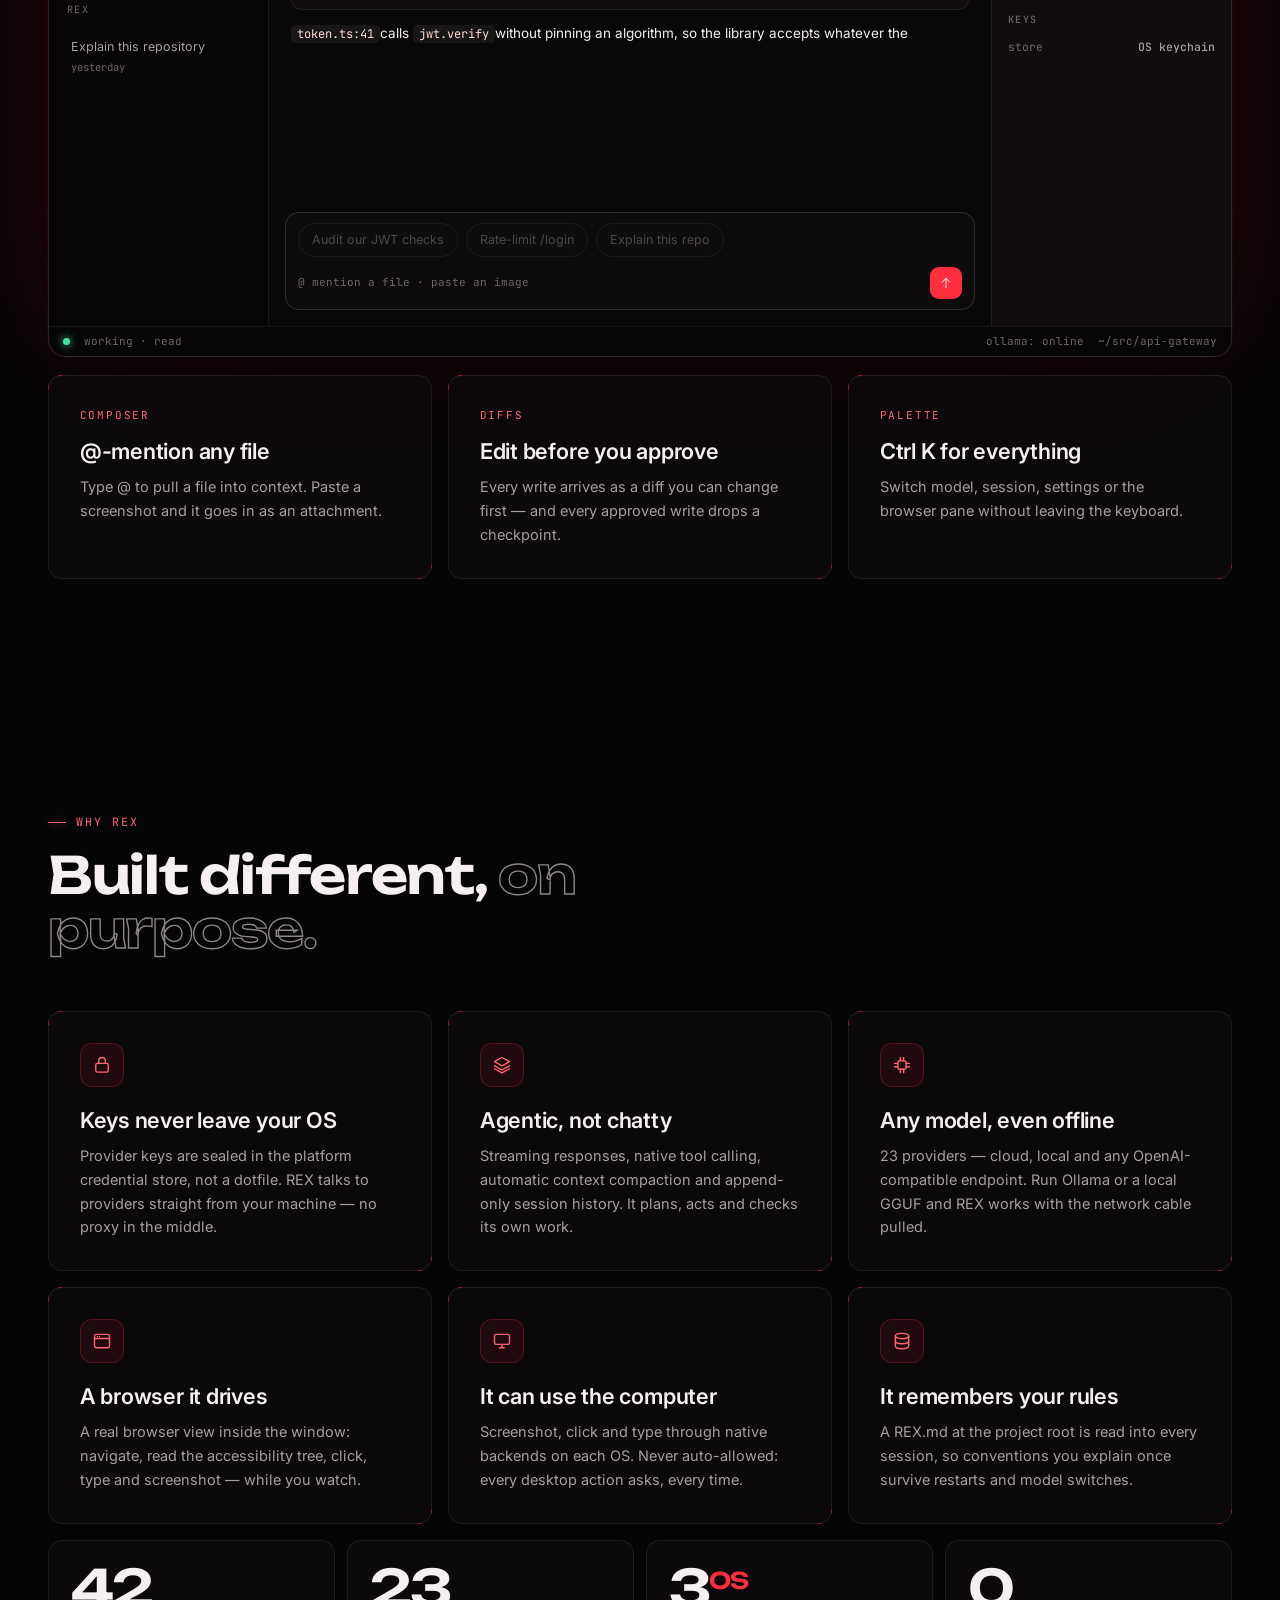
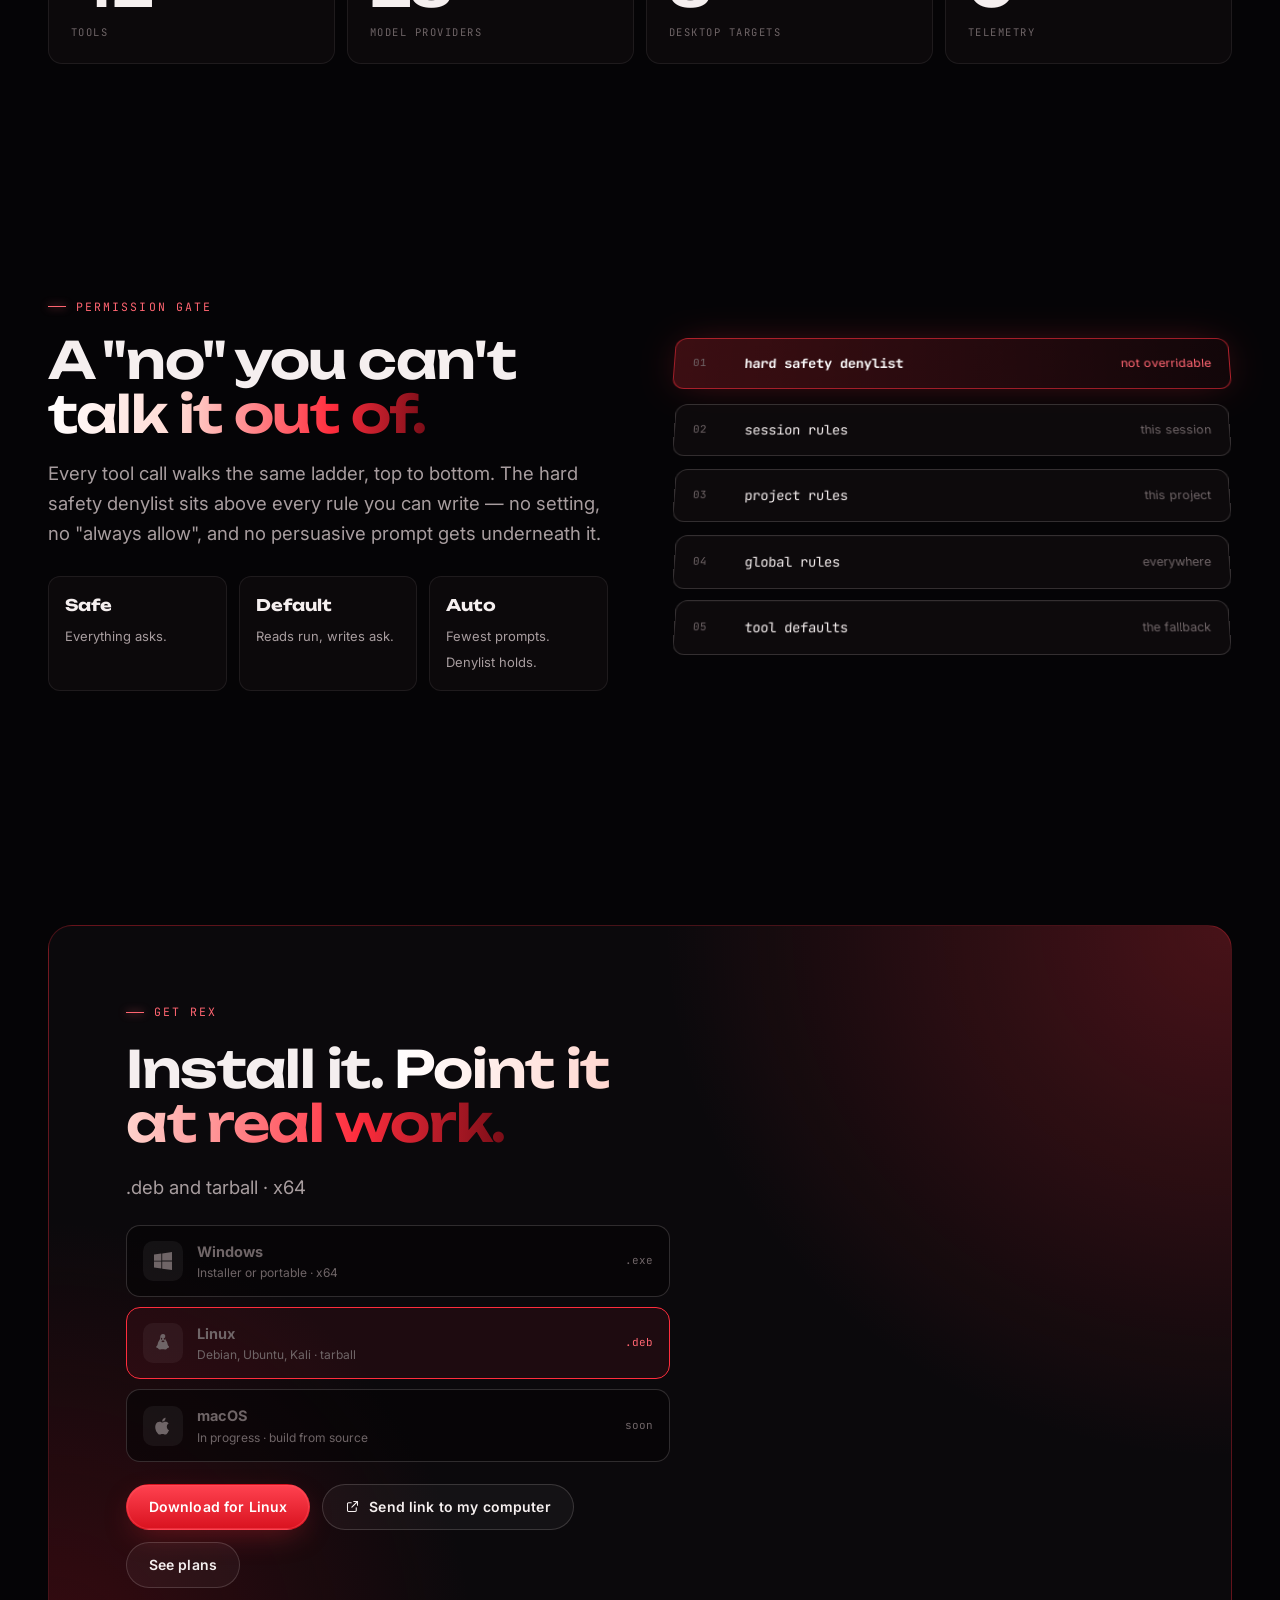
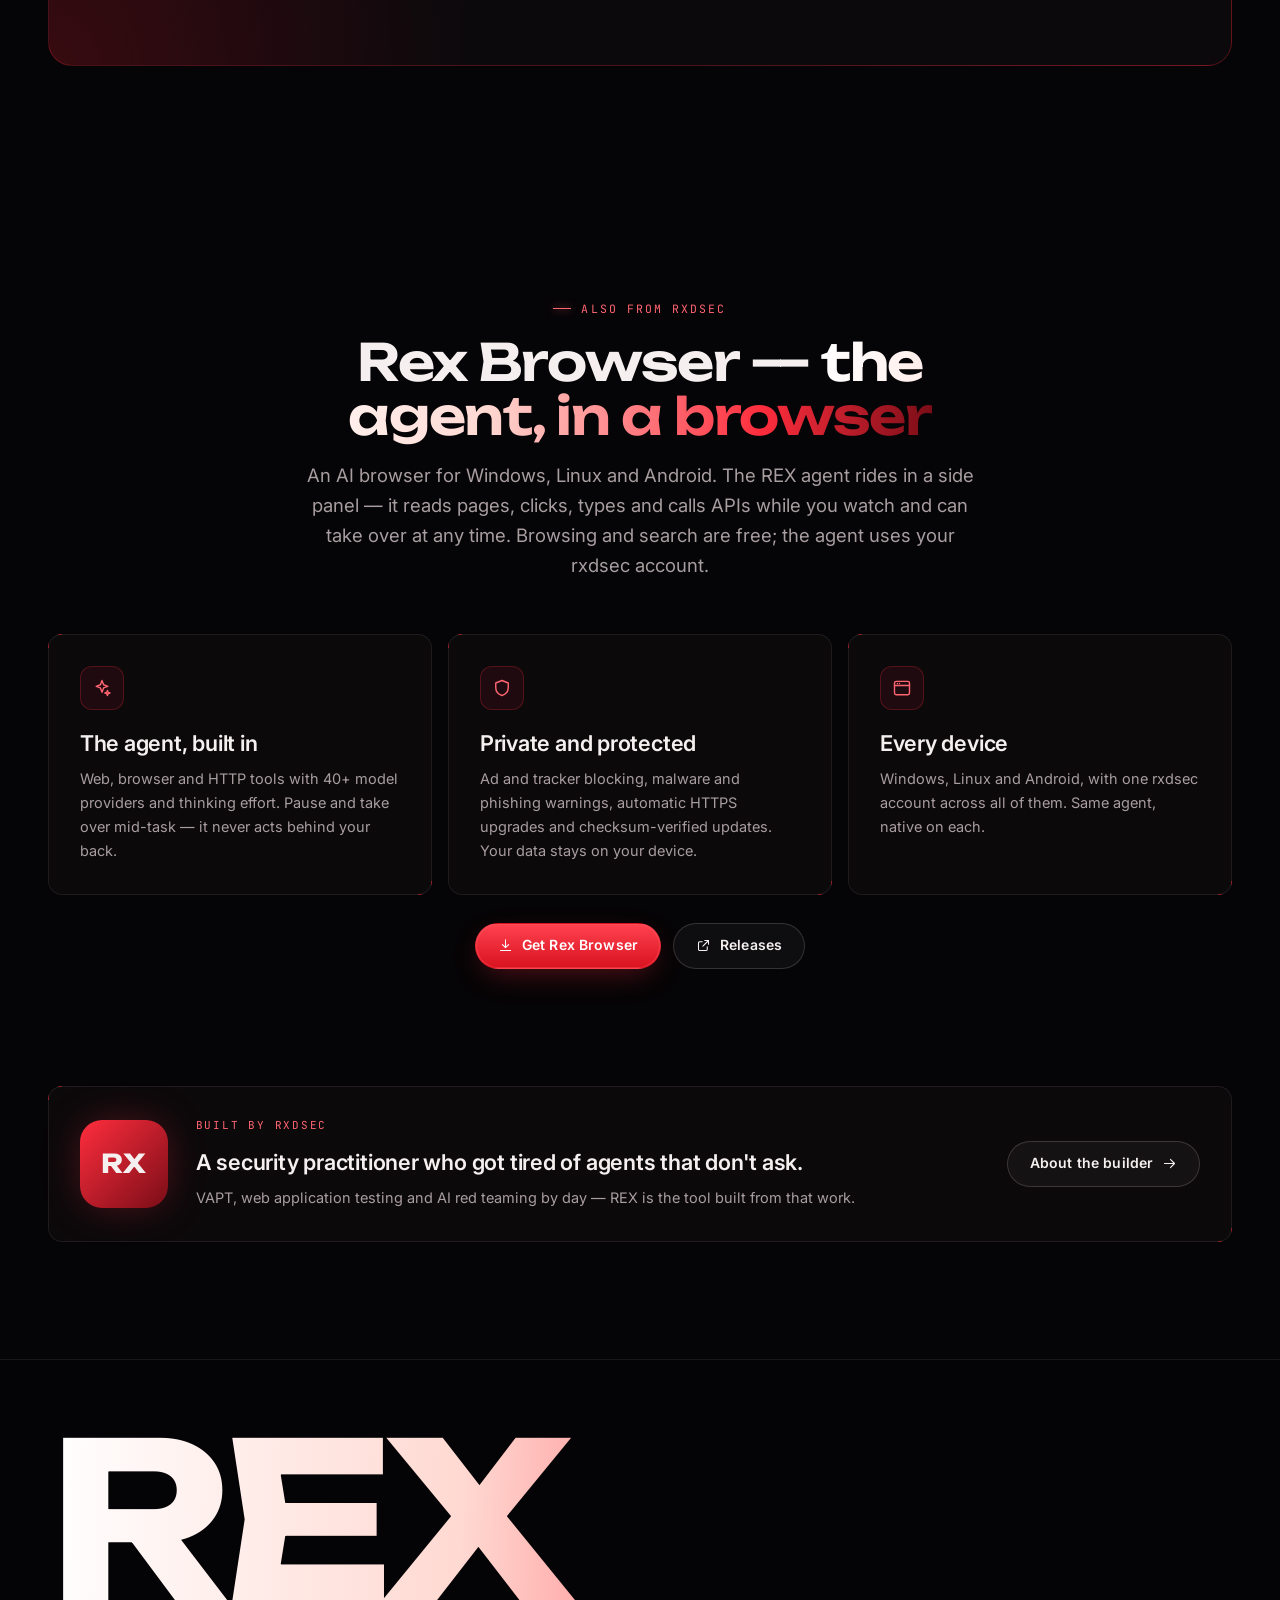
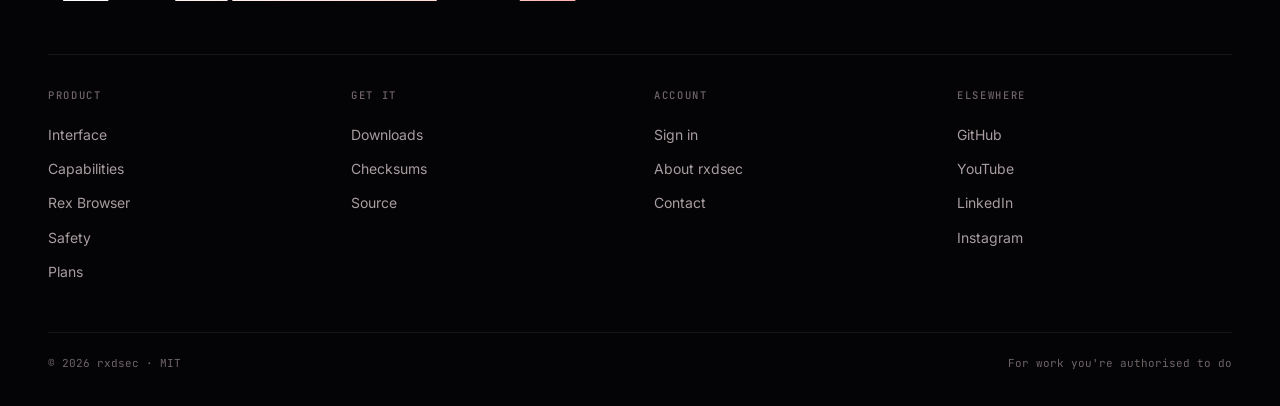
==== commit c7e360a0: "Homepage: Rex Browser button → Releases (no public source) Co-Authored-By: Claude Opus 4.8 <noreply@" ====
--- a/index.html
+++ b/index.html
@@ -325,7 +325,7 @@
 
     <div class="hero-actions reveal d3" style="justify-content:center; margin-top:28px">
       <a class="btn btn-primary" href="downloads.html#builds"><svg class="icon" width="15" height="15"><use href="#i-download"/></svg><span>Get Rex Browser</span></a>
-      <a class="btn" href="https://github.com/rxdsec634/rex-browser" target="_blank" rel="noopener"><svg class="icon" width="15" height="15"><use href="#i-externalLink"/></svg><span>Source</span></a>
+      <a class="btn" href="https://github.com/rxdsec634/rex-browser/releases" target="_blank" rel="noopener"><svg class="icon" width="15" height="15"><use href="#i-externalLink"/></svg><span>Releases</span></a>
     </div>
   </div>
 </section>
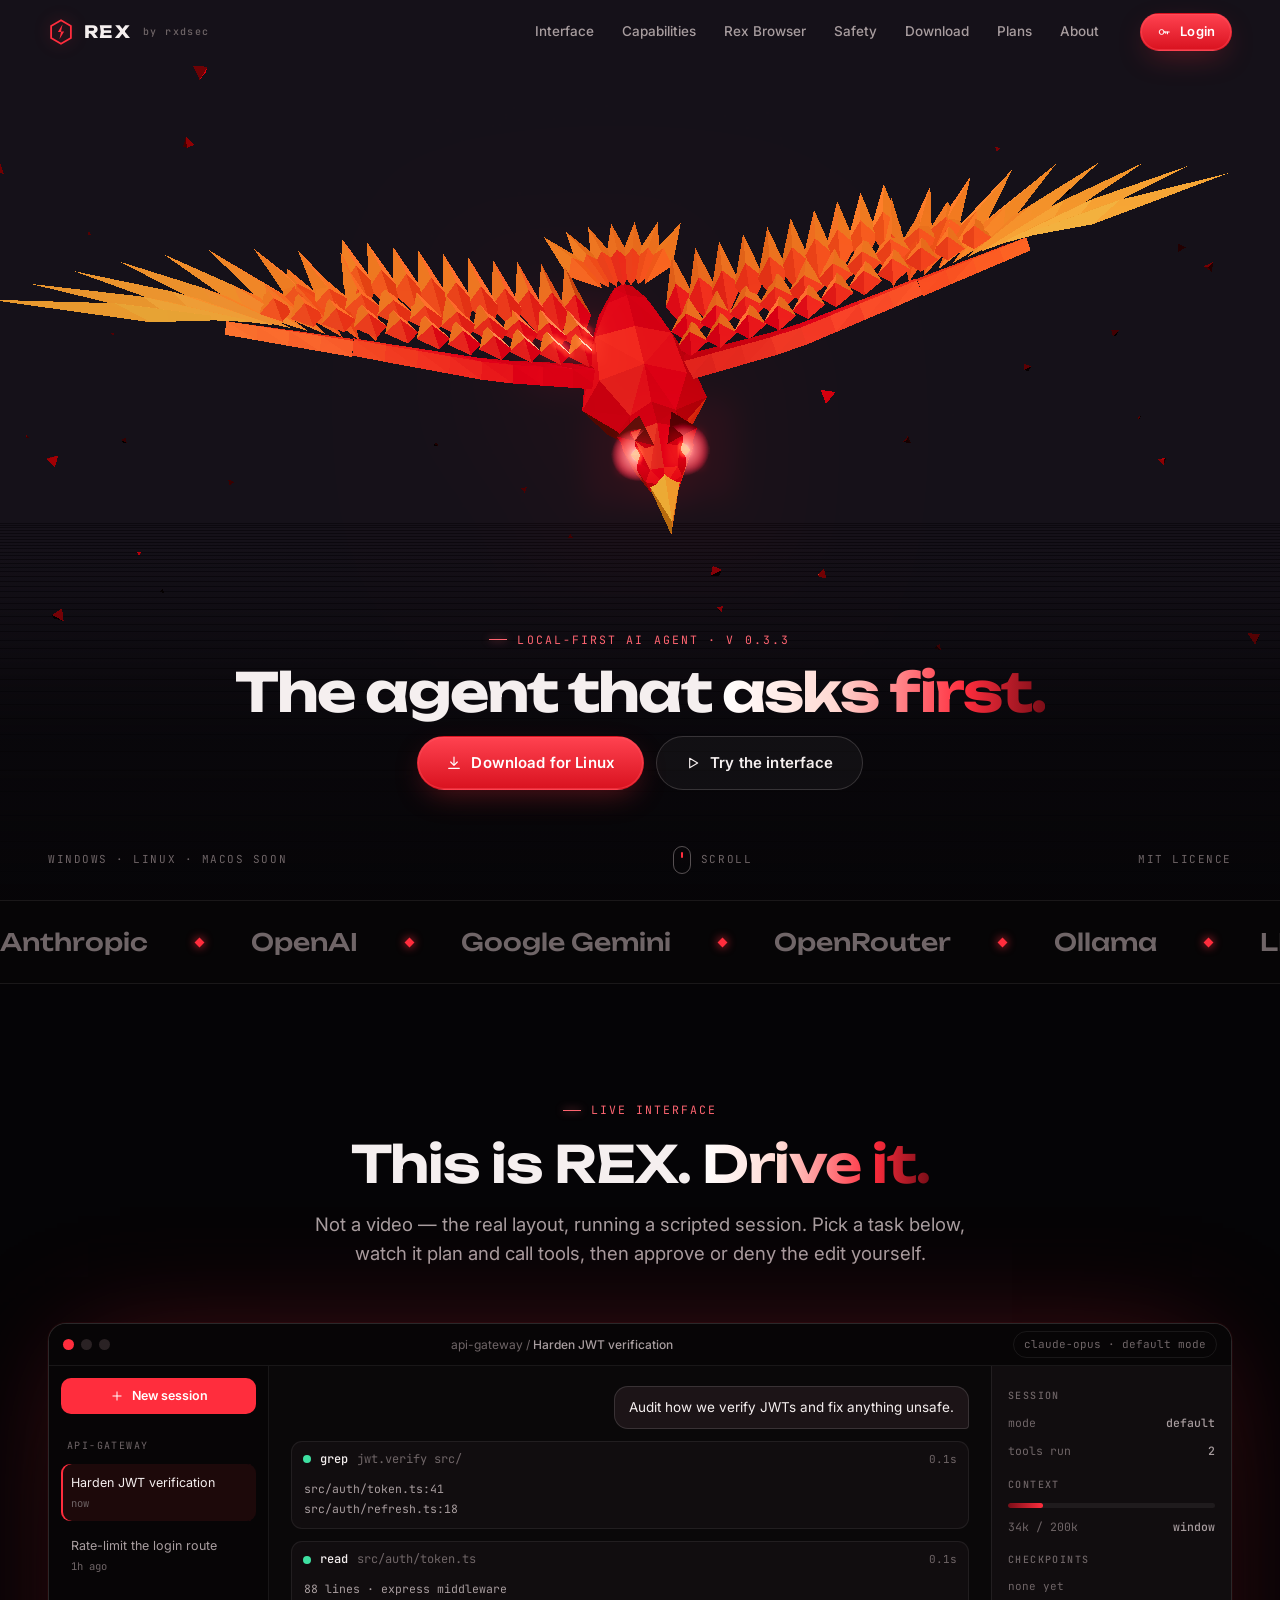
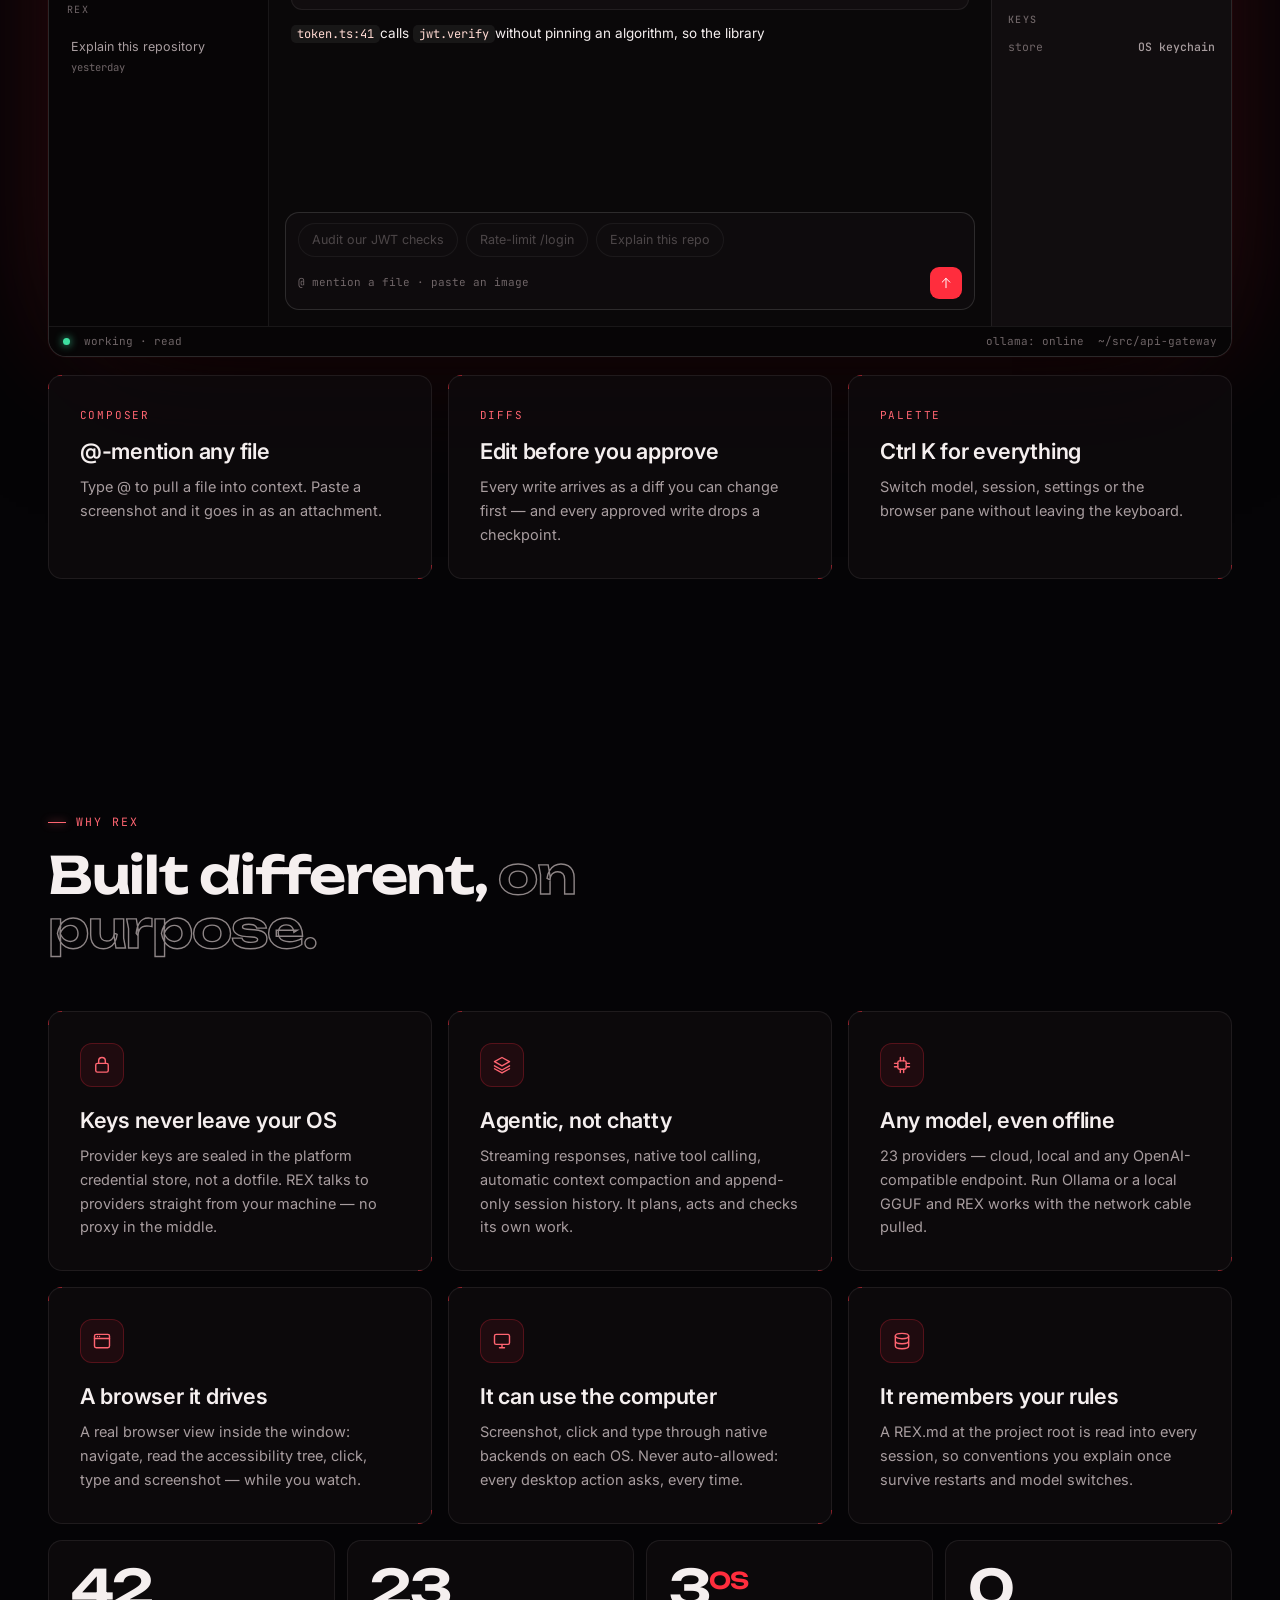
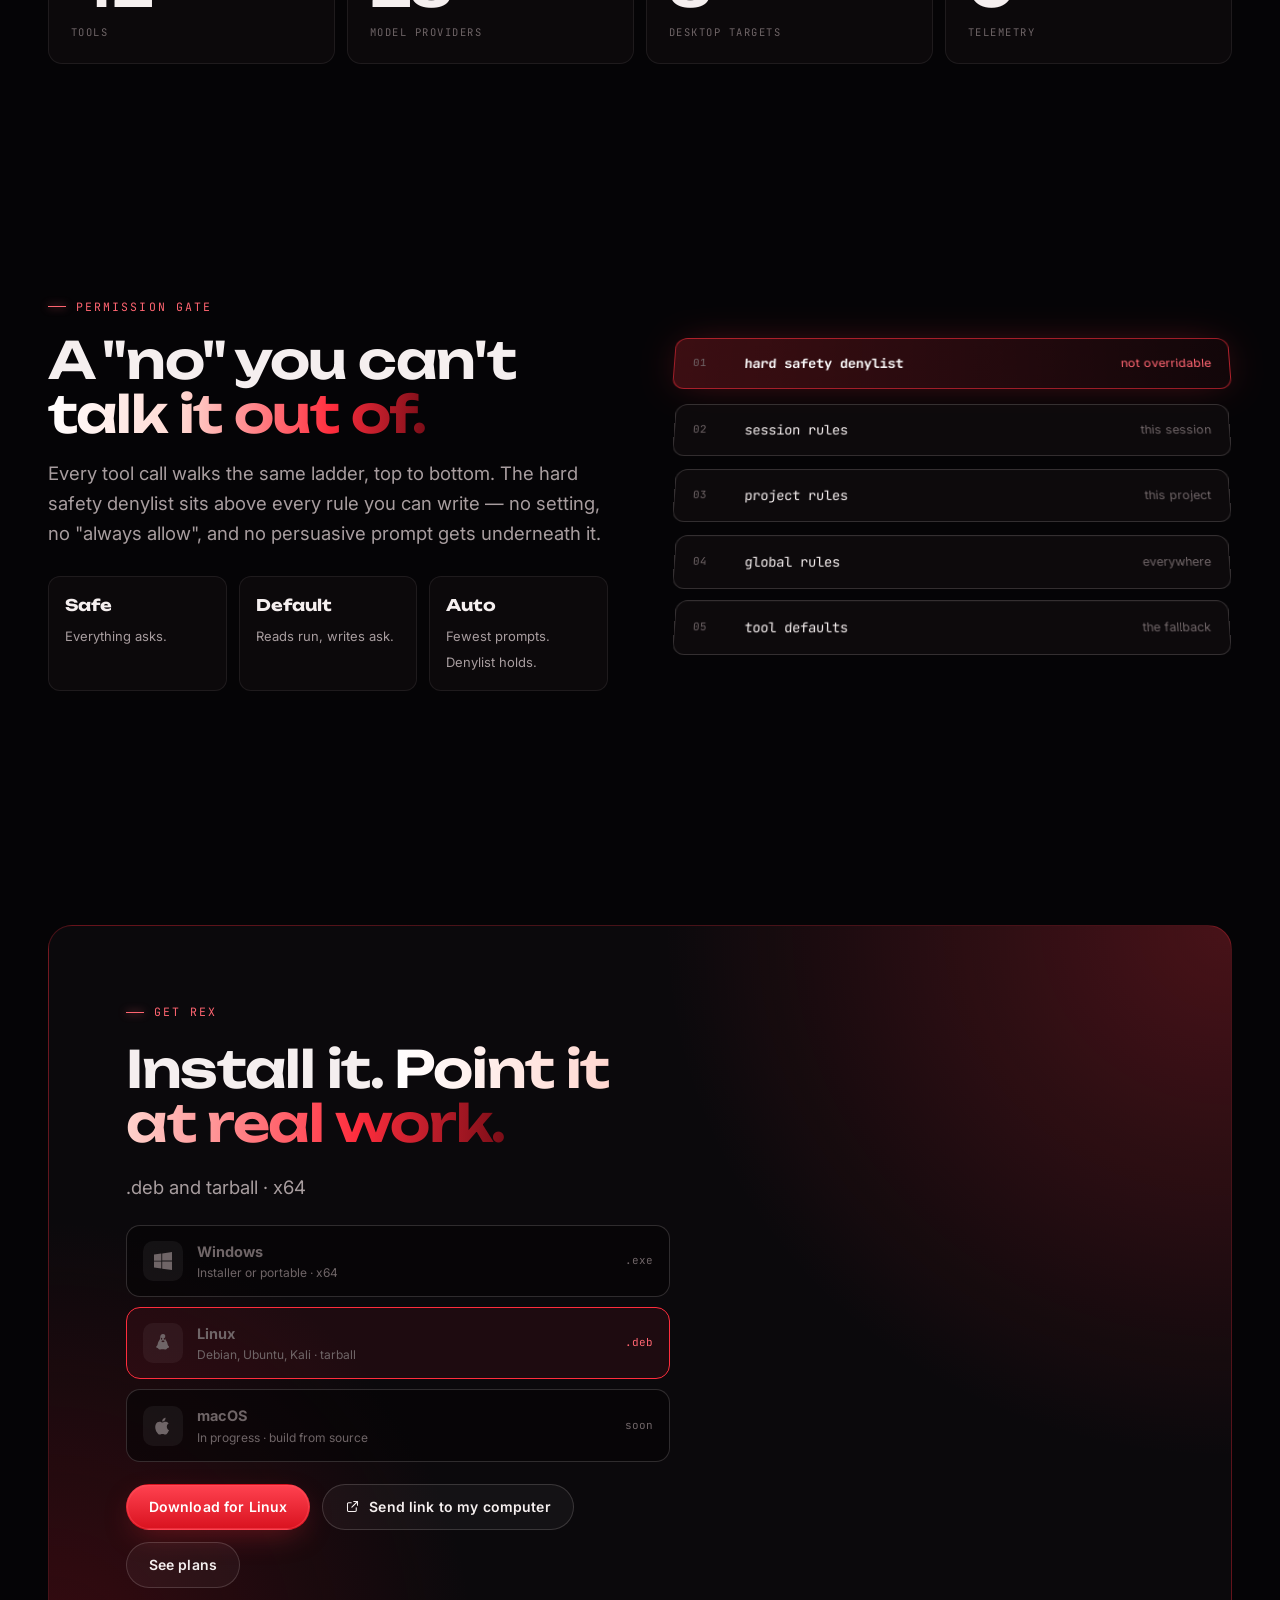
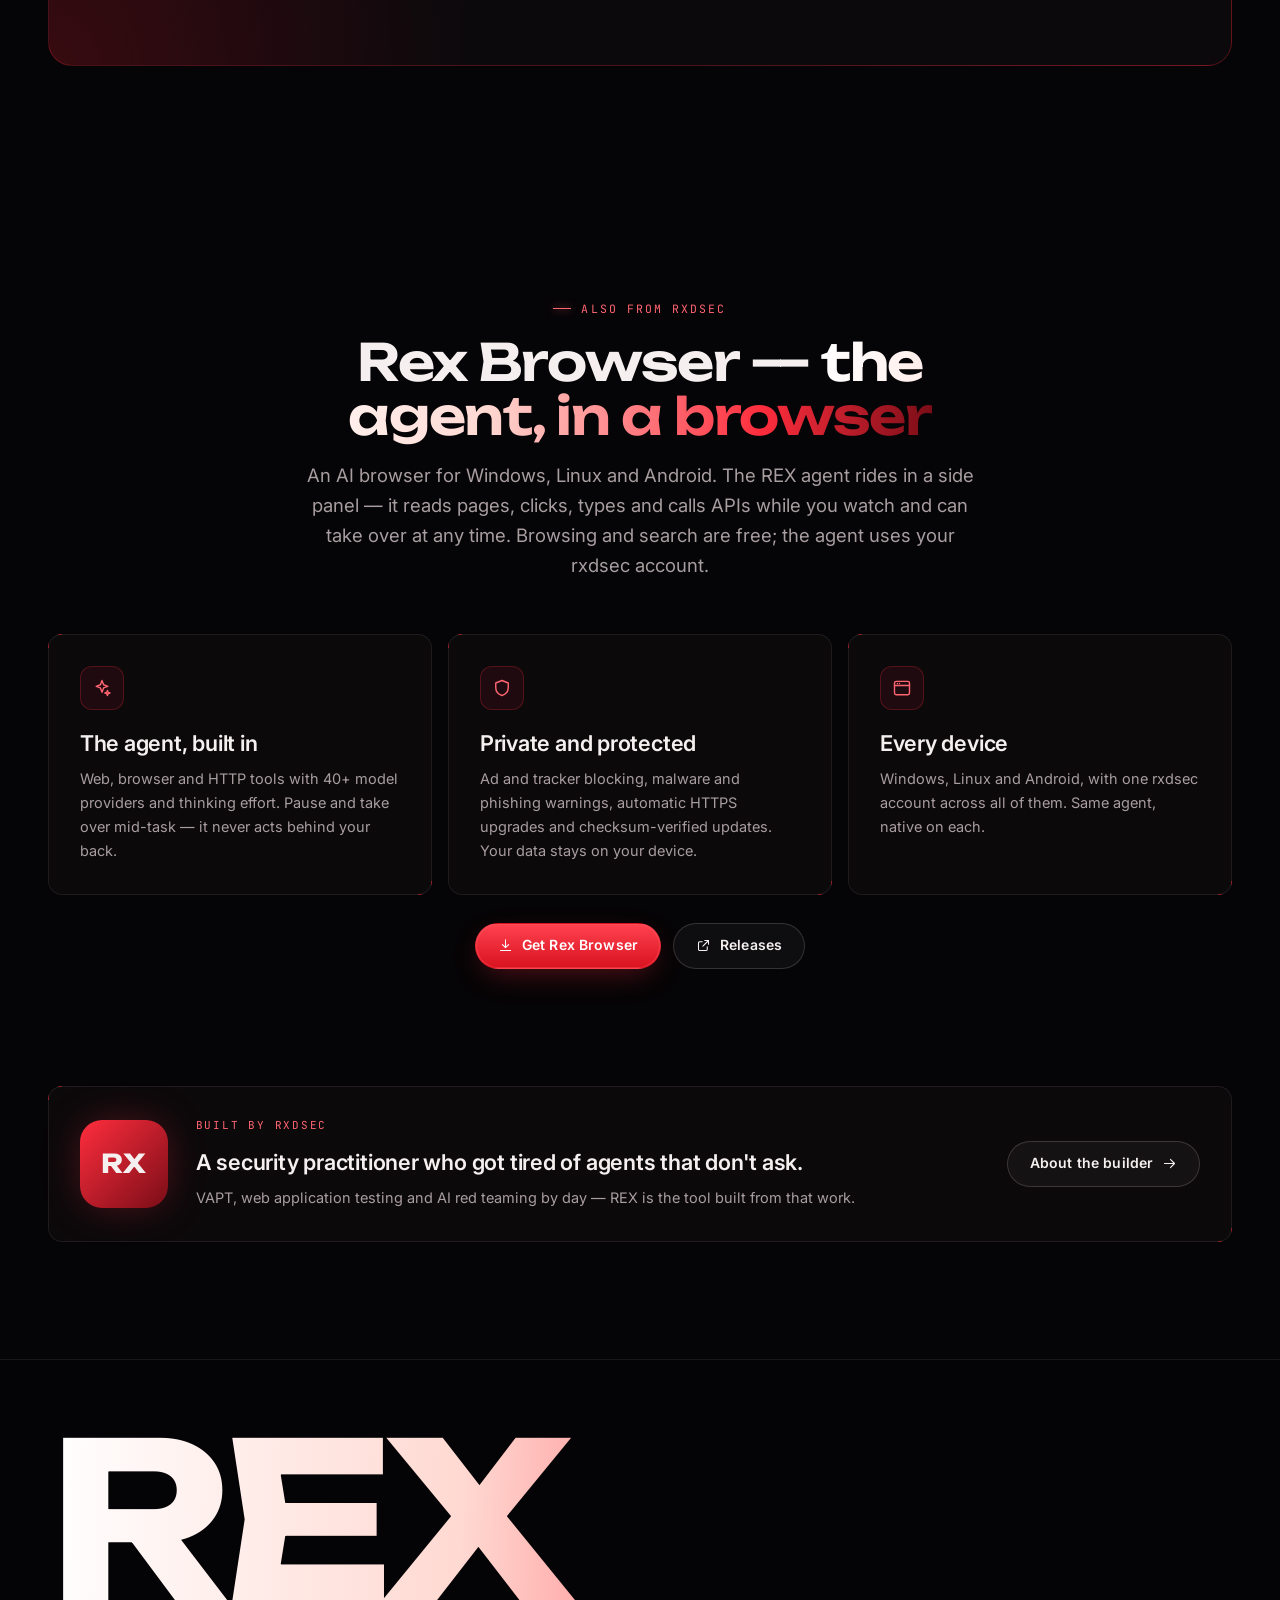
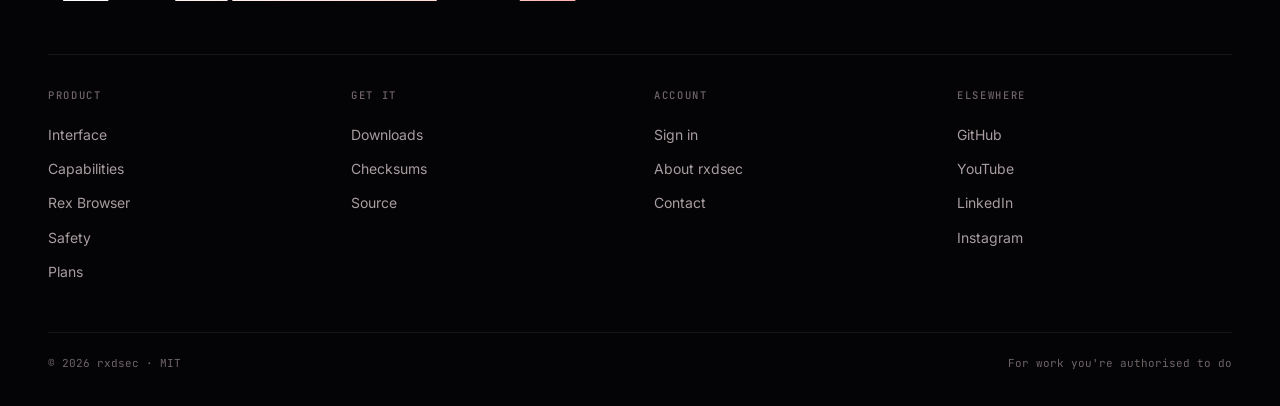
==== commit 9b5536a0: "Add dedicated Rex Browser page (intro + downloads) New rex-browser.html introduces Rex Browser and o" ====
--- a/index.html
+++ b/index.html
@@ -36,6 +36,7 @@
     <div class="nav-links" id="nav-links">
       <a href="#interface">Interface</a>
       <a href="rex.html">Capabilities</a>
+      <a href="rex-browser.html">Rex Browser</a>
       <a href="#safety">Safety</a>
       <a href="downloads.html">Download</a>
       <a href="pricing.html">Plans</a>
@@ -324,7 +325,7 @@
     </div>
 
     <div class="hero-actions reveal d3" style="justify-content:center; margin-top:28px">
-      <a class="btn btn-primary" href="downloads.html#builds"><svg class="icon" width="15" height="15"><use href="#i-download"/></svg><span>Get Rex Browser</span></a>
+      <a class="btn btn-primary" href="rex-browser.html"><svg class="icon" width="15" height="15"><use href="#i-download"/></svg><span>Get Rex Browser</span></a>
       <a class="btn" href="https://github.com/rxdsec634/rex-browser/releases" target="_blank" rel="noopener"><svg class="icon" width="15" height="15"><use href="#i-externalLink"/></svg><span>Releases</span></a>
     </div>
   </div>
@@ -352,7 +353,7 @@
   <div class="wrap">
     <div class="foot-big grad">REX</div>
     <div class="foot-cols">
-      <div><h5>Product</h5><a href="#interface">Interface</a><a href="rex.html">Capabilities</a><a href="#browser">Rex Browser</a><a href="#safety">Safety</a><a href="pricing.html">Plans</a></div>
+      <div><h5>Product</h5><a href="#interface">Interface</a><a href="rex.html">Capabilities</a><a href="rex-browser.html">Rex Browser</a><a href="#safety">Safety</a><a href="pricing.html">Plans</a></div>
       <div><h5>Get it</h5><a href="downloads.html">Downloads</a><a href="downloads.html#builds">Checksums</a><a href="https://github.com/rxdsec634" target="_blank" rel="noopener">Source</a></div>
       <div><h5>Account</h5><a href="account.html">Sign in</a><a href="about.html">About rxdsec</a><a href="about.html#contact">Contact</a></div>
       <div><h5>Elsewhere</h5><a href="https://github.com/rxdsec634" target="_blank" rel="noopener">GitHub</a><a href="https://www.youtube.com/@RXDSEC" target="_blank" rel="noopener">YouTube</a><a href="https://www.linkedin.com/in/redweb-sec-2a4077240/" target="_blank" rel="noopener">LinkedIn</a><a href="https://www.instagram.com/rxdsec/" target="_blank" rel="noopener">Instagram</a></div>
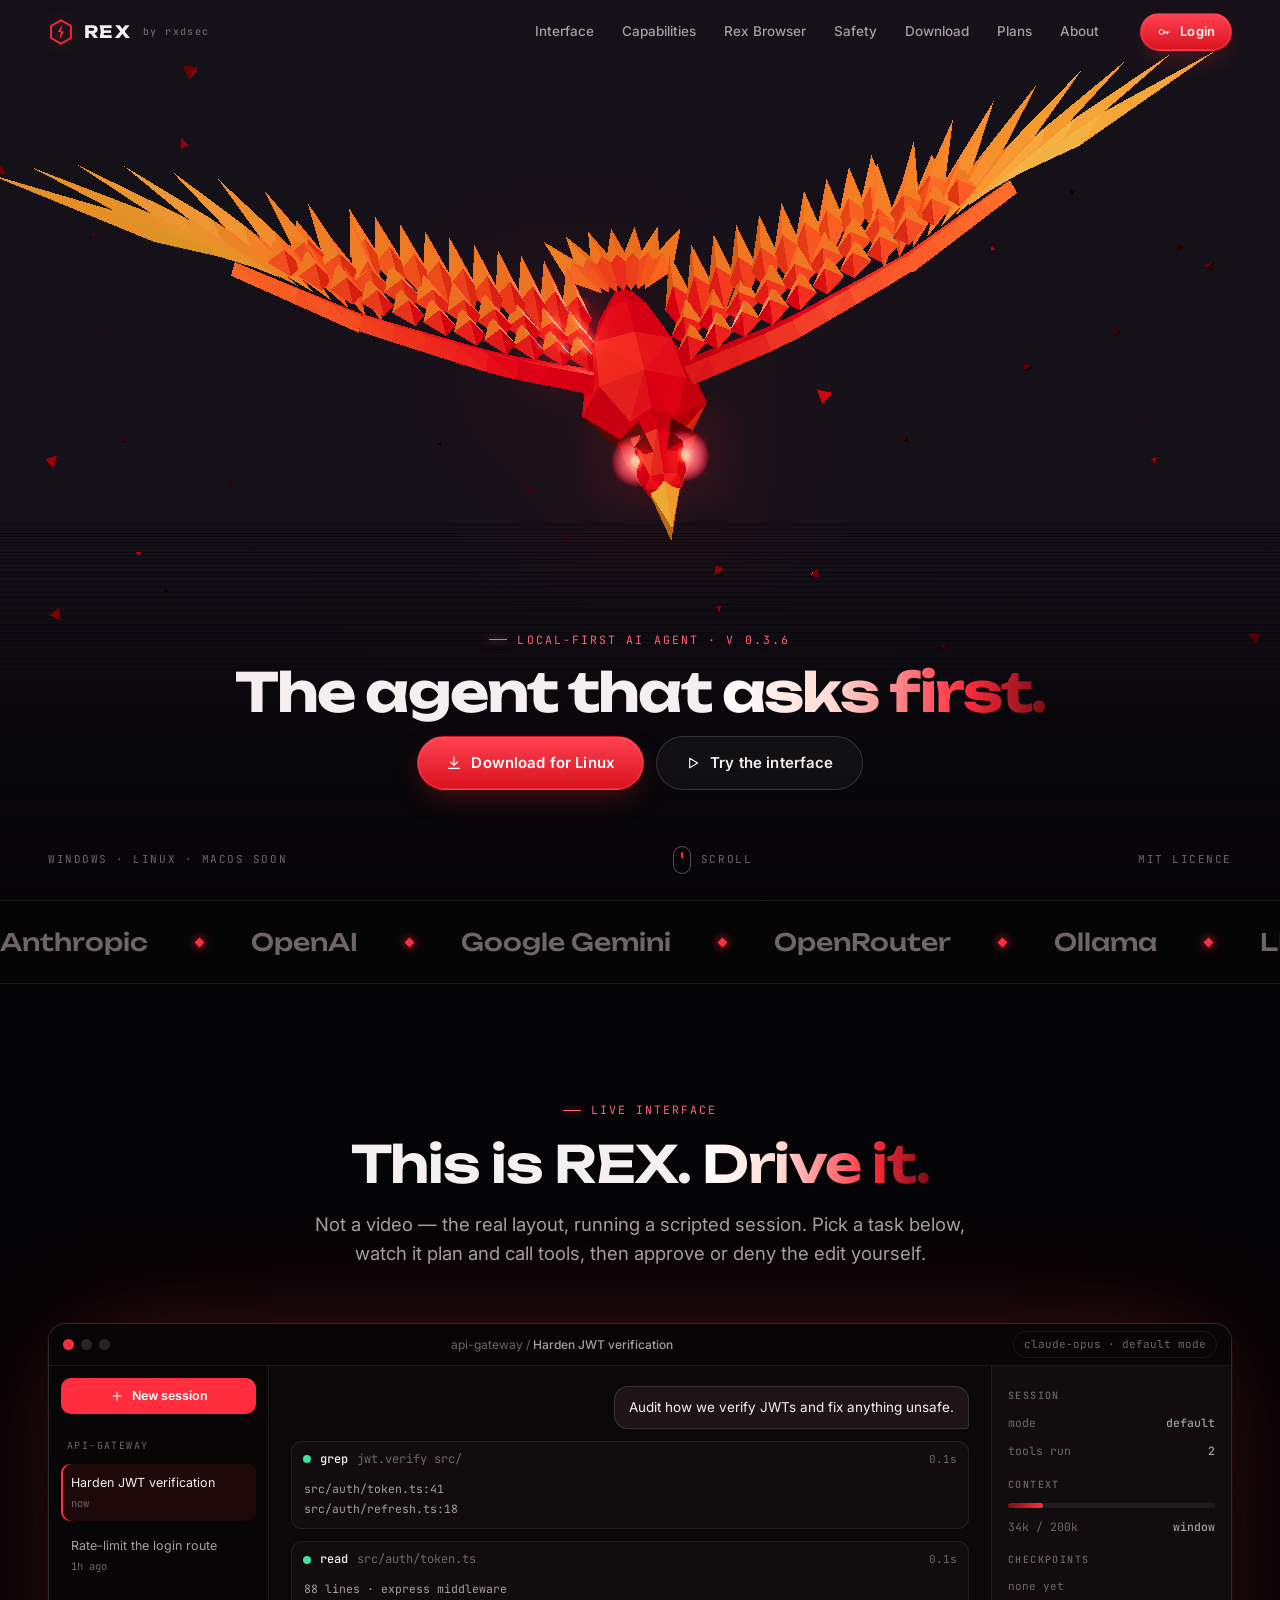
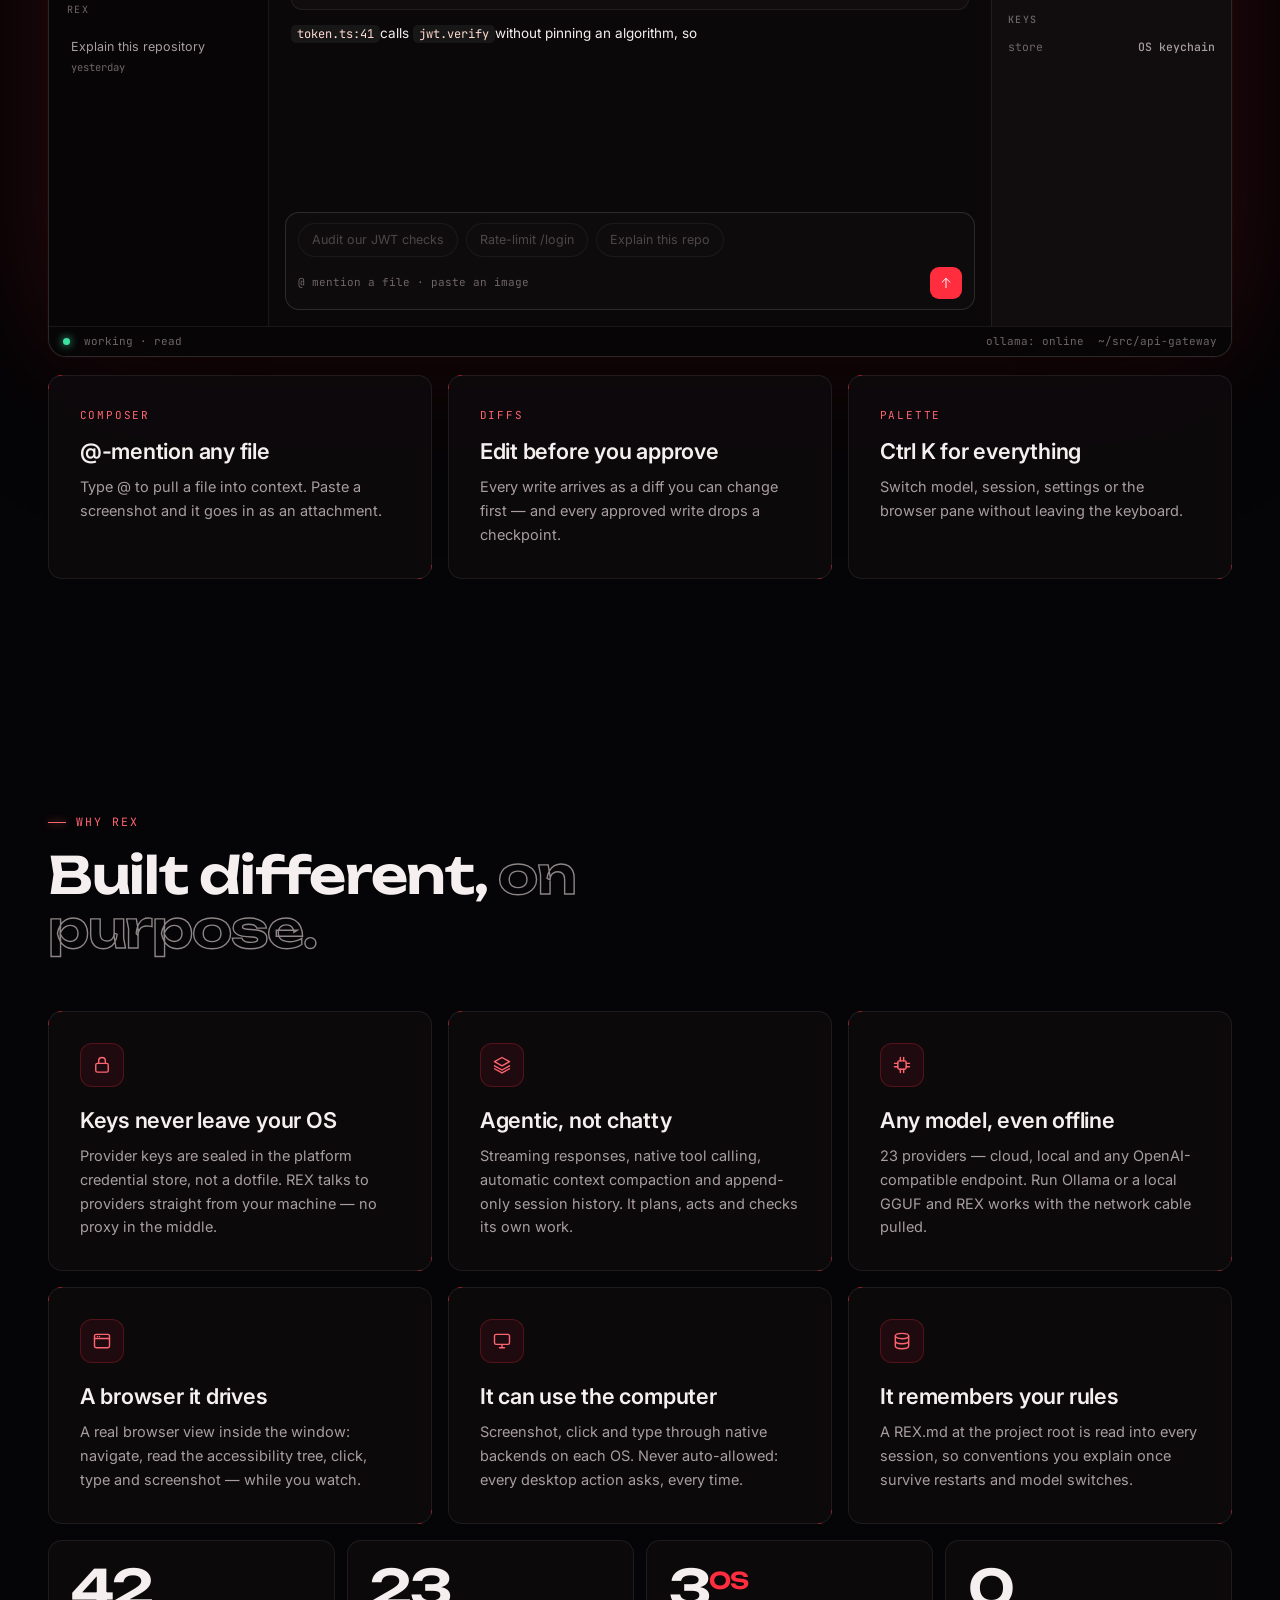
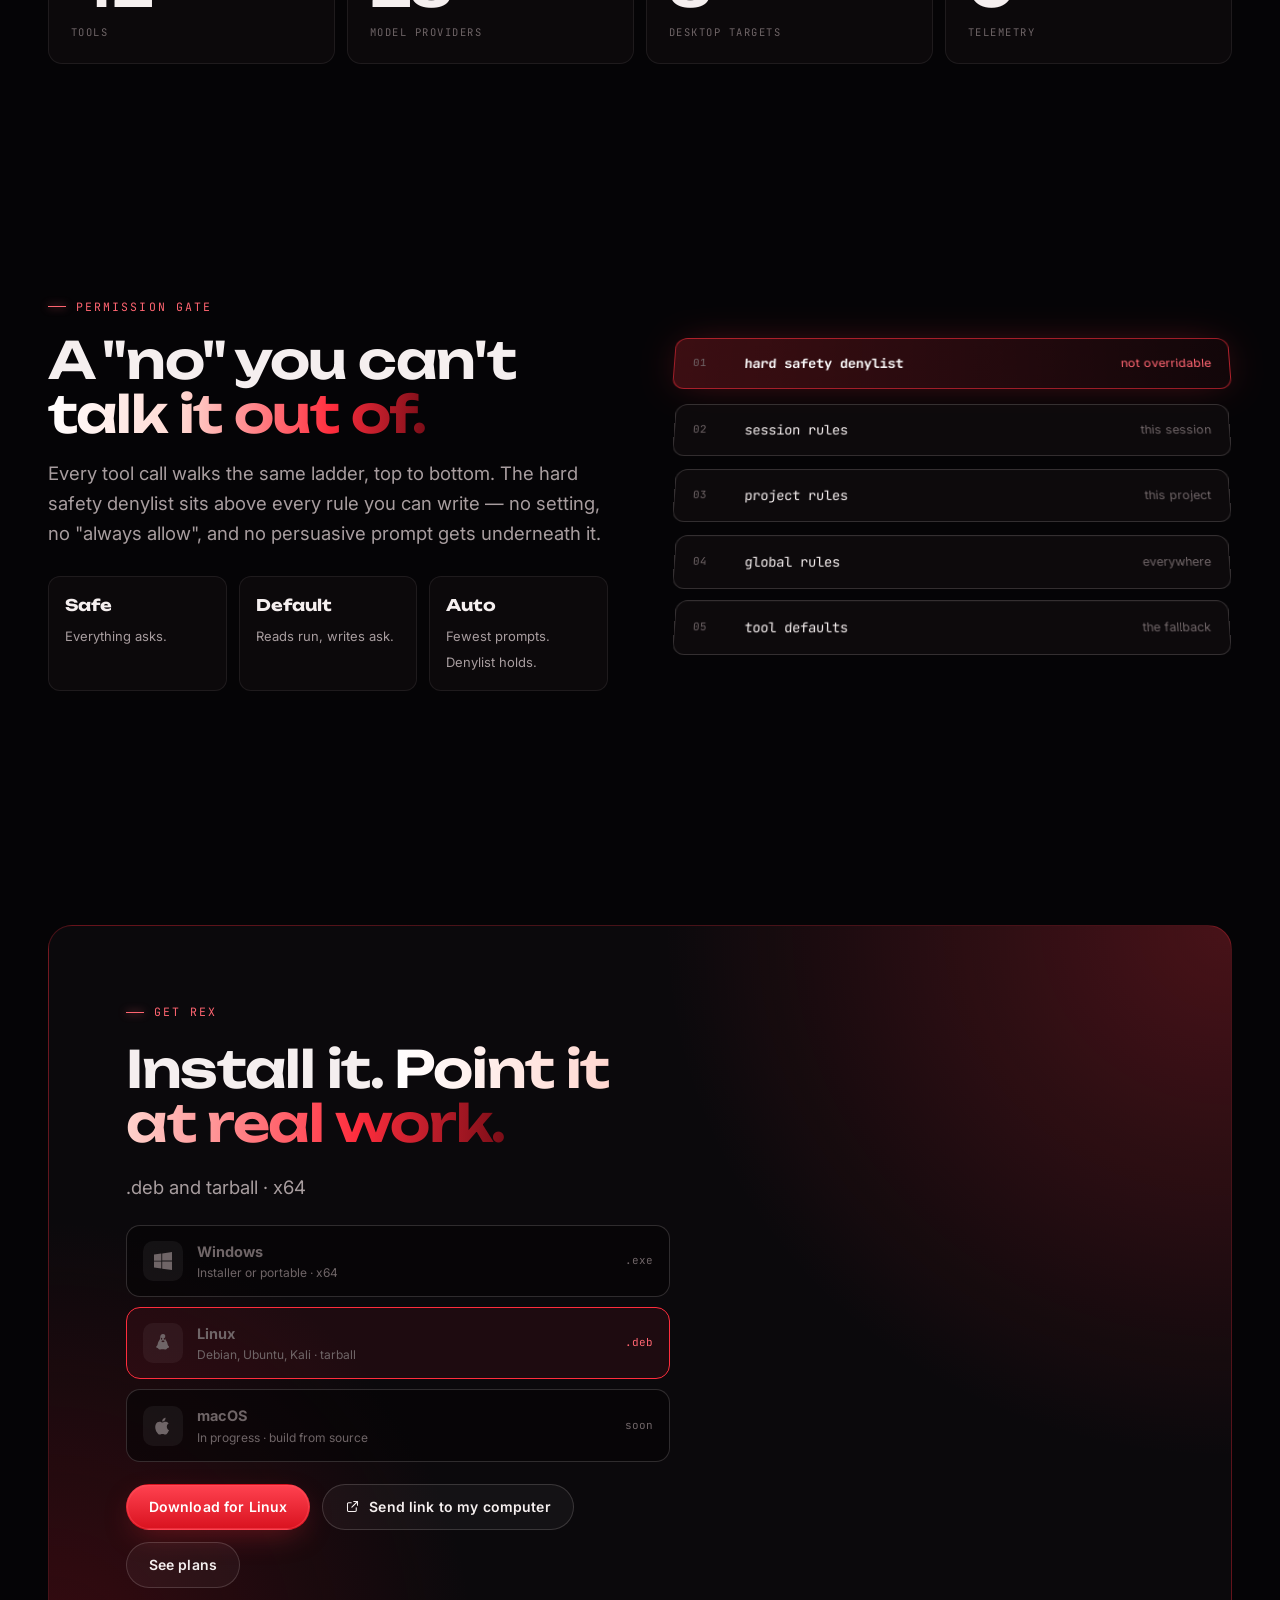
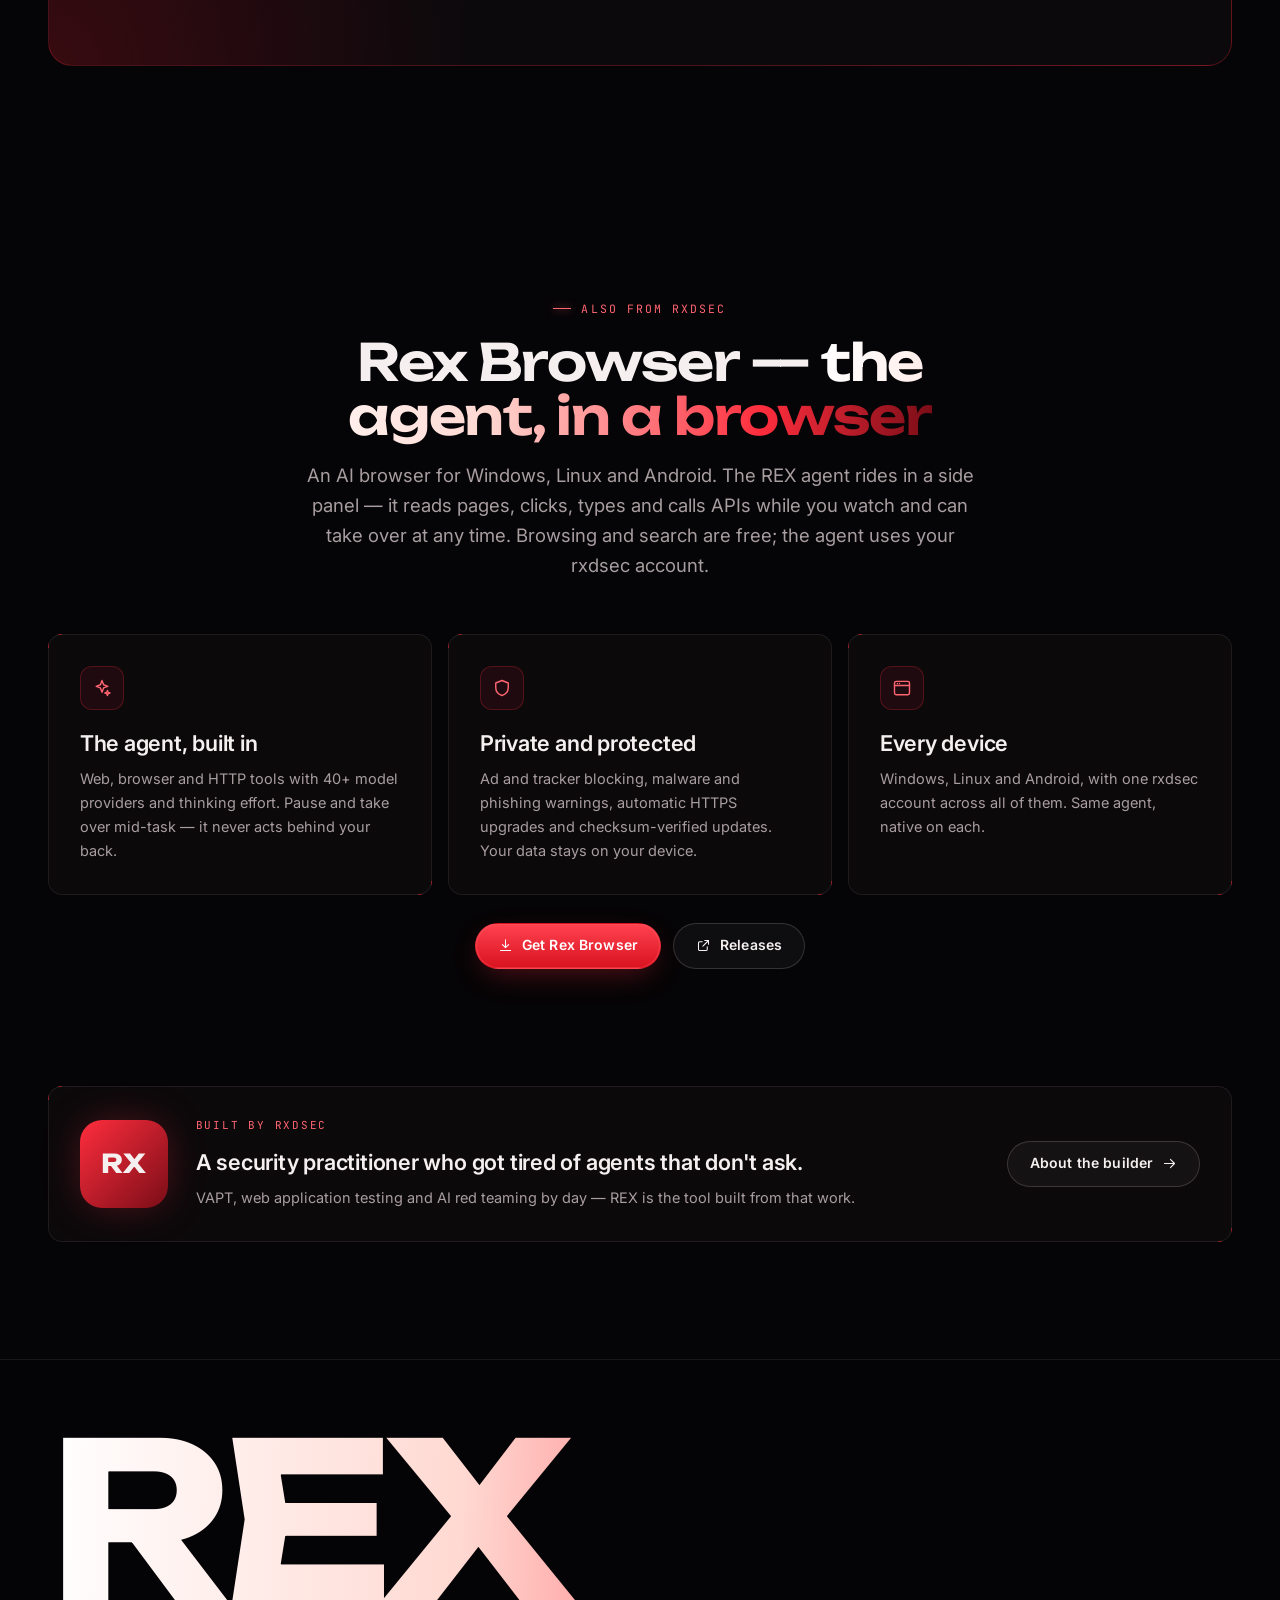
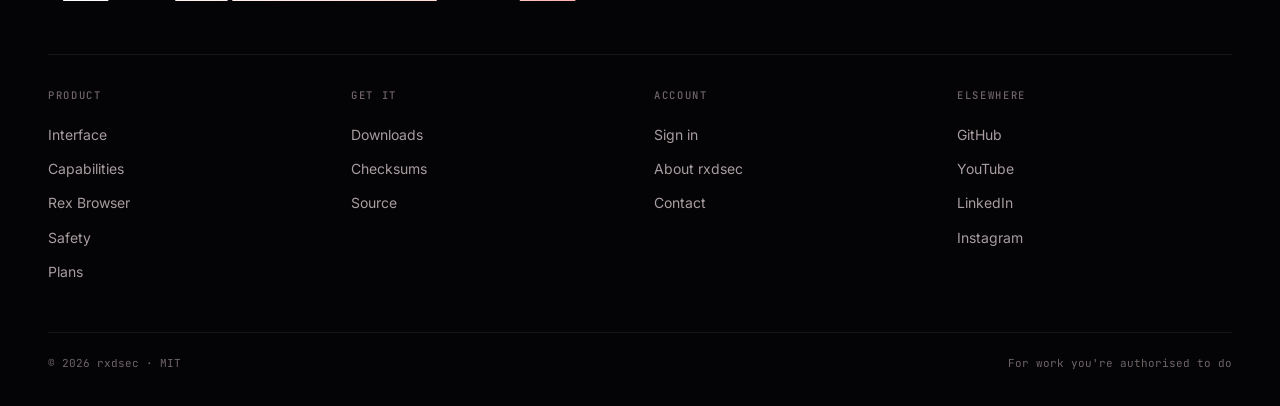
==== commit f3b856cd: "Release 0.3.6 on the site: front page, download manifest and update feed The landing page pinned v0." ====
--- a/index.html
+++ b/index.html
@@ -60,7 +60,7 @@
 <header class="hero hero-center" data-core="slot">
   <div class="wrap hero-grid">
     <div class="hero-copy">
-      <span class="eyebrow">Local-first AI agent · v<span data-rex-version>0.3.3</span></span>
+      <span class="eyebrow">Local-first AI agent · v<span data-rex-version>0.3.6</span></span>
       <h1 class="display" data-split>The agent that <span class="l2 grad">asks first.</span></h1>
       <p class="lede reveal d1">
         REX reads your code, plans the change, calls real tools and shows you
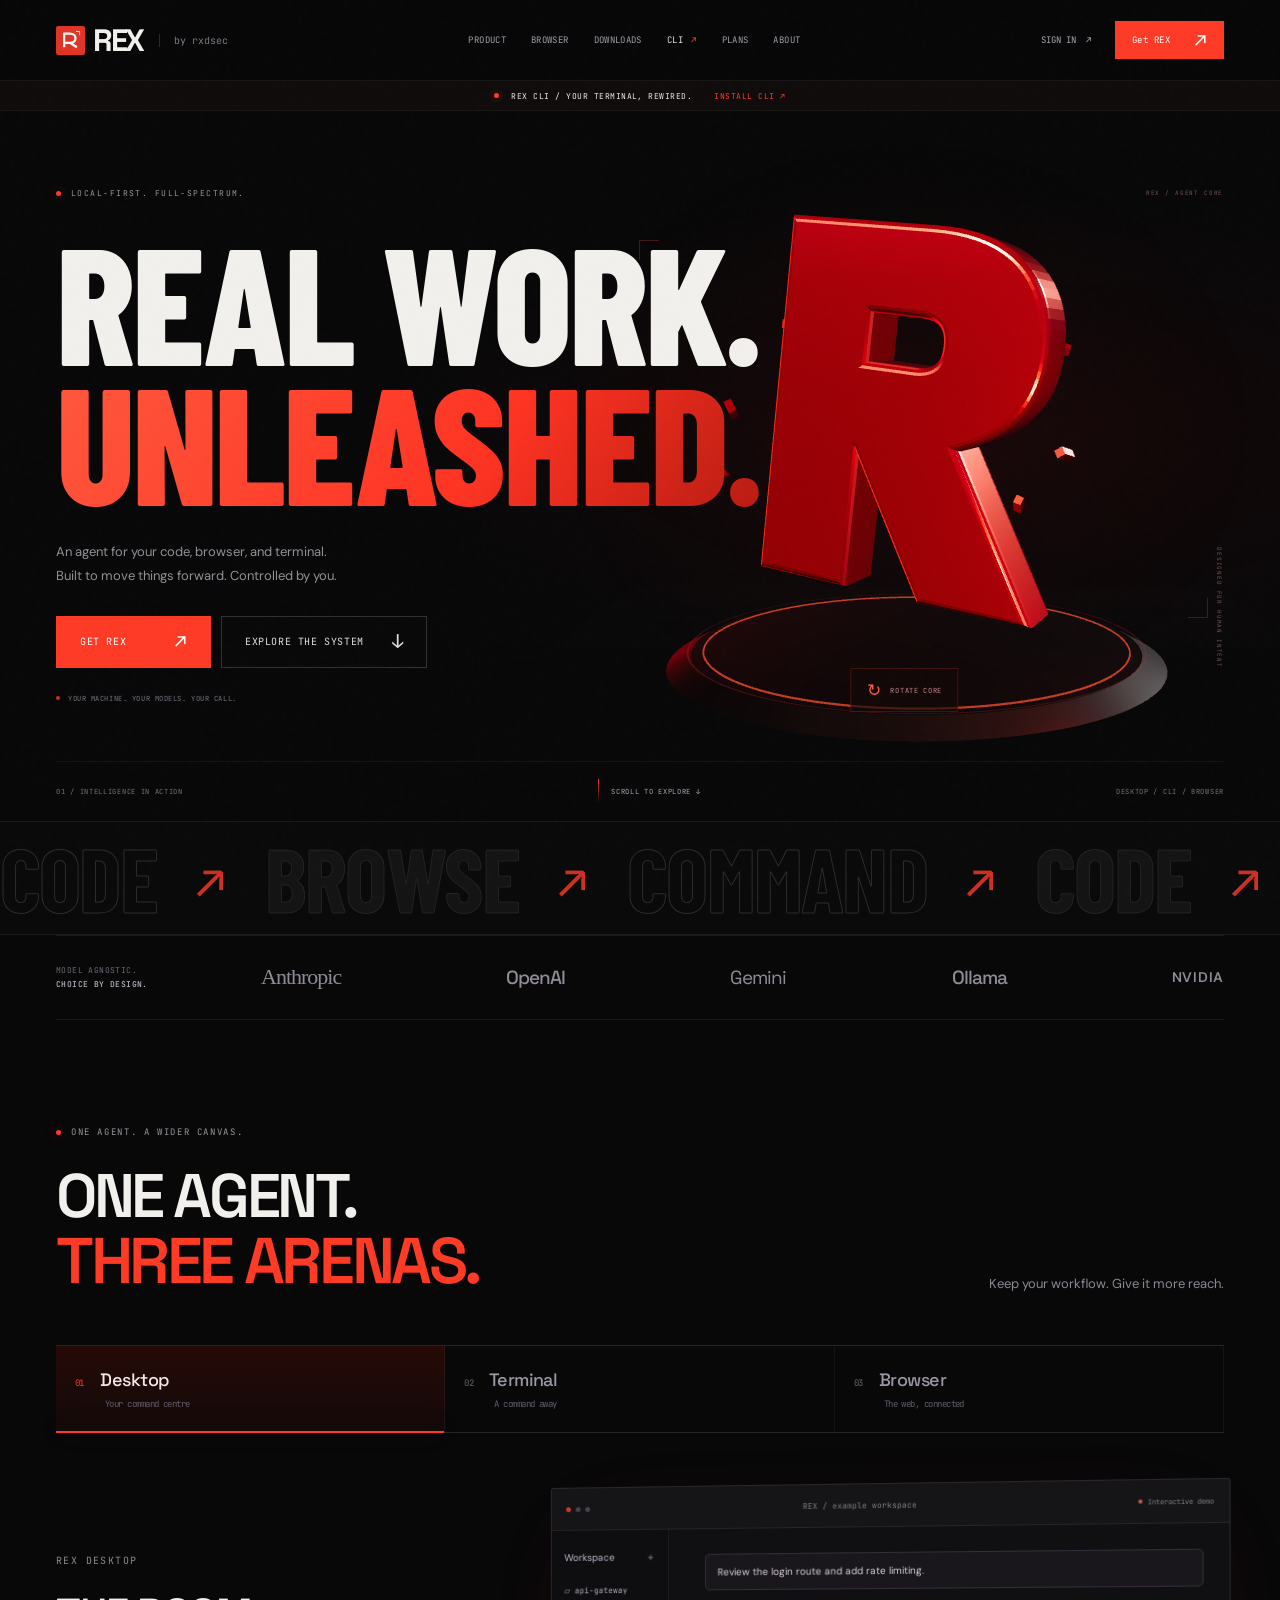
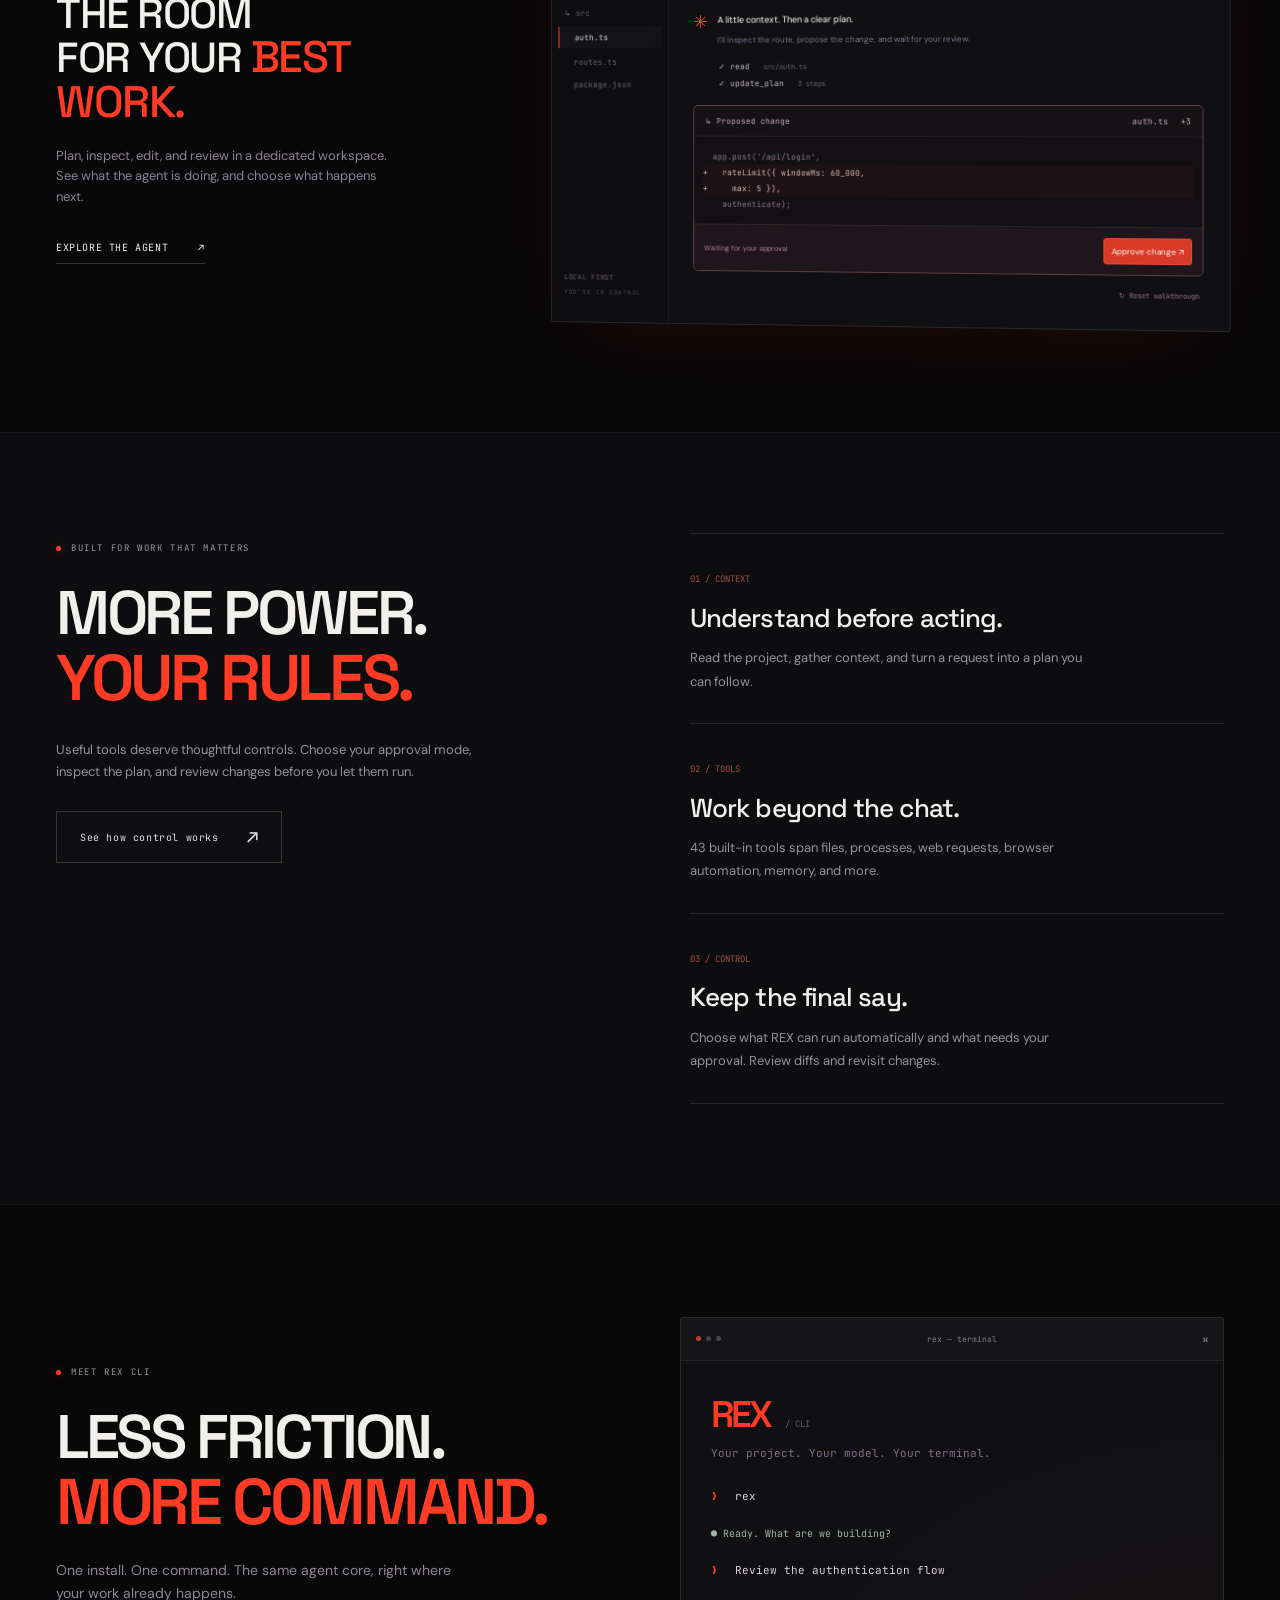
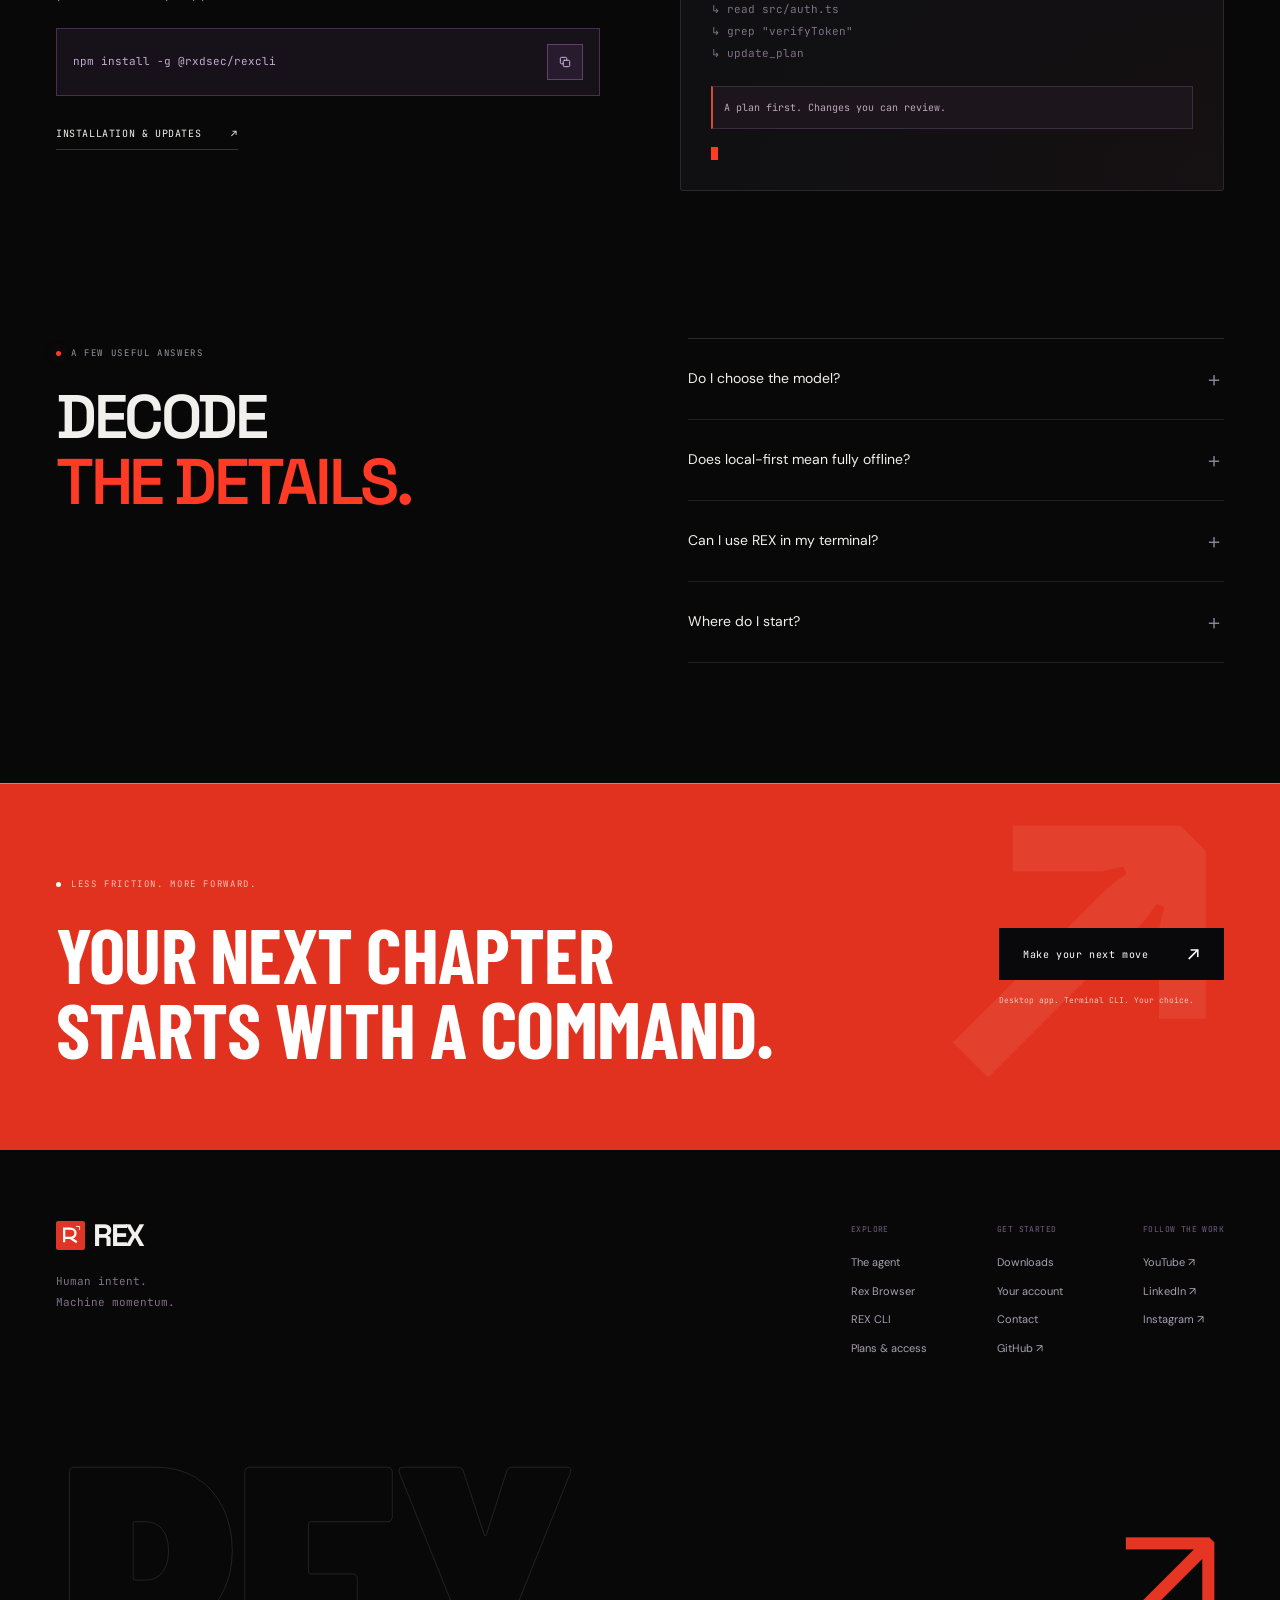
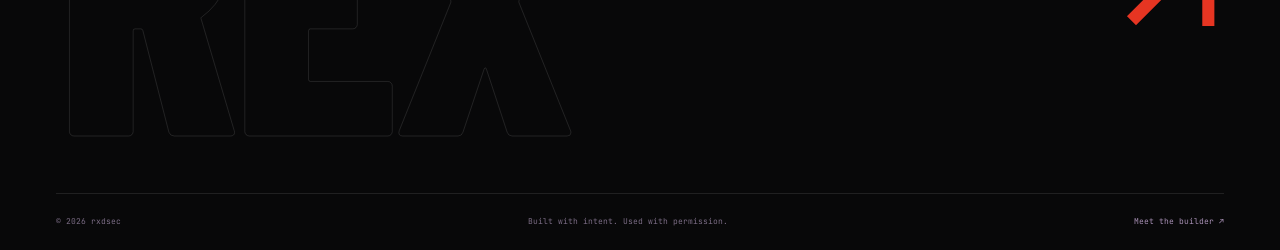
==== commit 2af05830: "Redesign REX website with cinematic visuals and responsive portfolio" ====
--- a/index.html
+++ b/index.html
@@ -1,384 +1,8 @@
-<!doctype html>
-<html lang="en">
-<head>
-<meta charset="utf-8">
-<meta name="viewport" content="width=device-width, initial-scale=1, viewport-fit=cover">
-<title>REX — the agent that asks before it acts</title>
-<meta name="description" content="REX is a local-first AI agent for engineers and security teams. 42 tools, 23 model providers, editable diffs, and a permission gate no prompt can talk its way past. Built by rxdsec.">
-<meta name="author" content="rxdsec">
-<meta name="theme-color" content="#050406">
-<meta property="og:type" content="website">
-<meta property="og:title" content="REX — the agent that asks before it acts">
-<meta property="og:description" content="A local-first AI agent with 42 tools, 23 providers and a permission gate you can't talk it out of.">
-<meta name="twitter:card" content="summary_large_image">
-
-<link rel="icon" href="assets/img/mark.svg" type="image/svg+xml">
-<link rel="manifest" href="manifest.webmanifest">
-<link rel="preconnect" href="https://fonts.googleapis.com">
-<link rel="preconnect" href="https://fonts.gstatic.com" crossorigin>
-<link href="https://fonts.googleapis.com/css2?family=Unbounded:wght@500;600;700&family=Inter:wght@400;500;600&family=JetBrains+Mono:wght@400;500&display=swap" rel="stylesheet">
-<link rel="stylesheet" href="assets/css/core.css">
-<noscript><style>.reveal,.split .ch{opacity:1!important;transform:none!important}</style></noscript>
-</head>
-<body>
-<script src="assets/js/icons.js"></script>
-
-<canvas id="core" aria-hidden="true"></canvas>
-<div class="backdrop" aria-hidden="true"></div>
-
-<!-- ============================= NAV ============================= -->
-<nav class="nav">
-  <div class="wrap">
-    <a class="logo" href="index.html" aria-label="REX home">
-      <svg viewBox="0 0 100 100" fill="none" aria-hidden="true"><path d="M50 5 L88 27 L88 73 L50 95 L12 73 L12 27 Z" stroke="currentColor" stroke-width="7"/><path d="M56 20 L38 50 L50 50 L44 78 L62 48 L50 48 Z" fill="currentColor"/></svg>
-      REX <small>by rxdsec</small>
-    </a>
-    <div class="nav-links" id="nav-links">
-      <a href="#interface">Interface</a>
-      <a href="rex.html">Capabilities</a>
-      <a href="rex-browser.html">Rex Browser</a>
-      <a href="#safety">Safety</a>
-      <a href="downloads.html">Download</a>
-      <a href="pricing.html">Plans</a>
-      <a href="about.html">About</a>
-    </div>
-    <div class="nav-tools">
-      <a class="btn btn-sm btn-primary" href="account.html" data-auth-cta>
-        <svg class="icon" width="14" height="14"><use href="#i-key"/></svg>
-        <span data-auth-label>Login</span>
-      </a>
-      <button class="nav-toggle" aria-expanded="false" aria-controls="nav-links" aria-label="Menu">
-        <svg class="icon" width="18" height="18"><use href="#i-menu"/></svg>
-      </button>
-    </div>
-  </div>
-</nav>
-
-<main>
-
-<!-- ============================= HERO ============================= -->
-<header class="hero hero-center" data-core="slot">
-  <div class="wrap hero-grid">
-    <div class="hero-copy">
-      <span class="eyebrow">Local-first AI agent · v<span data-rex-version>0.3.6</span></span>
-      <h1 class="display" data-split>The agent that <span class="l2 grad">asks first.</span></h1>
-      <p class="lede reveal d1">
-        REX reads your code, plans the change, calls real tools and shows you
-        every diff before a byte is written. It runs on your machine, speaks
-        to 23 model providers, and stops at every step where a mistake would
-        cost you something.
-      </p>
-      <div class="hero-actions reveal d2">
-        <a class="btn btn-lg btn-primary" href="downloads.html" data-os-cta>
-          <svg class="icon" width="16" height="16"><use href="#i-download"/></svg>
-          <span data-os-label>Download REX</span>
-        </a>
-        <a class="btn btn-lg" href="#interface">
-          <svg class="icon" width="16" height="16"><use href="#i-play"/></svg>
-          <span>Try the interface</span>
-        </a>
-      </div>
-      <div class="ticker reveal d3" aria-live="off">
-        <i></i><span data-ticker-verb>calling</span><b data-ticker>read</b>
-      </div>
-    </div>
-
-    <div class="hero-stage core-slot" data-core-scale="1.45" role="img" aria-label="An origami eagle made of red and gold paper facets flies toward you; as you scroll it breaks apart and re-folds into the glowing REX hexagon.">
-      <svg class="core-fallback" viewBox="0 0 100 100" fill="none" aria-hidden="true">
-        <path d="M50 5 L88 27 L88 73 L50 95 L12 73 L12 27 Z" stroke="currentColor" stroke-width="3"/>
-        <path d="M56 20 L38 50 L50 50 L44 78 L62 48 L50 48 Z" fill="currentColor"/>
-        <rect x="28" y="84" width="44" height="4" fill="currentColor" opacity="0.6"/>
-      </svg>
-    </div>
-  </div>
-
-  <div class="hero-foot wrap">
-    <span class="hide-sm">Windows · Linux · macOS soon</span>
-    <span class="scroll-cue"><i></i> Scroll</span>
-    <span class="hide-sm">MIT licence</span>
-  </div>
-</header>
-
-<!-- ============================= PROVIDERS ============================= -->
-<div class="marquee" aria-label="Supported model providers">
-  <div class="marquee-track">
-    <span>Anthropic</span><span>OpenAI</span><span>Google Gemini</span><span>OpenRouter</span><span>Ollama</span>
-    <span>LM Studio</span><span>llama.cpp</span><span>Groq</span><span>DeepSeek</span><span>Mistral</span><span>xAI</span>
-    <span>Cerebras</span><span>Together AI</span><span>Fireworks</span><span>NVIDIA NIM</span><span>GitHub Models</span>
-    <span>Anthropic</span><span>OpenAI</span><span>Google Gemini</span><span>OpenRouter</span><span>Ollama</span>
-    <span>LM Studio</span><span>llama.cpp</span><span>Groq</span><span>DeepSeek</span><span>Mistral</span><span>xAI</span>
-    <span>Cerebras</span><span>Together AI</span><span>Fireworks</span><span>NVIDIA NIM</span><span>GitHub Models</span>
-  </div>
-</div>
-
-<!-- ============================= INTERFACE ============================= -->
-<section class="section" id="interface" data-core="ambient">
-  <div class="wrap">
-    <div class="section-head center">
-      <span class="eyebrow reveal">Live interface</span>
-      <h2 class="h2 reveal d1">This is REX. <span class="grad">Drive it.</span></h2>
-      <p class="lede reveal d2">
-        Not a video — the real layout, running a scripted session. Pick a task
-        below, watch it plan and call tools, then approve or deny the edit
-        yourself.
-      </p>
-    </div>
-
-    <div class="app reveal" data-app>
-      <div class="app-bar">
-        <span class="app-dots" aria-hidden="true"><i></i><i></i><i></i></span>
-        <span class="app-title">api-gateway / <b data-app-title>New session</b></span>
-        <span class="app-model">claude-opus · default mode</span>
-      </div>
-      <div class="app-body">
-        <aside class="app-side">
-          <div class="app-new"><svg class="icon" width="14" height="14"><use href="#i-plus"/></svg>New session</div>
-          <div class="app-grp">api-gateway</div>
-          <button class="app-sess" type="button" data-run="jwt">Harden JWT verification<span>now</span></button>
-          <button class="app-sess" type="button" data-run="rate">Rate-limit the login route<span>1h ago</span></button>
-          <div class="app-grp">rex</div>
-          <button class="app-sess" type="button" data-run="explain">Explain this repository<span>yesterday</span></button>
-        </aside>
-
-        <div class="app-main">
-          <div class="app-log" aria-live="polite"></div>
-          <div class="app-comp">
-            <div class="chips">
-              <button class="chip" type="button" data-run="jwt">Audit our JWT checks</button>
-              <button class="chip" type="button" data-run="rate">Rate-limit /login</button>
-              <button class="chip" type="button" data-run="explain">Explain this repo</button>
-            </div>
-            <div class="app-comp-row">
-              <span>@ mention a file · paste an image</span><span class="sp"></span>
-              <span class="send" aria-hidden="true"><svg class="icon" width="14" height="14"><use href="#i-arrowUp"/></svg></span>
-            </div>
-          </div>
-        </div>
-
-        <aside class="app-det">
-          <h5>Session</h5>
-          <div class="kvr"><span>mode</span><b data-d-mode>default</b></div>
-          <div class="kvr"><span>tools run</span><b data-d-tools>0</b></div>
-          <h5>Context</h5>
-          <div class="meter"><i data-d-ctx></i></div>
-          <div class="kvr"><span data-d-ctxtxt>16k / 200k</span><b>window</b></div>
-          <h5>Checkpoints</h5>
-          <div class="flist" data-d-files></div>
-          <h5>Keys</h5>
-          <div class="kvr"><span>store</span><b>OS keychain</b></div>
-        </aside>
-      </div>
-      <div class="app-status">
-        <span class="dot"></span><span data-app-status>idle · ready</span><span class="sp"></span>
-        <span>ollama: online</span><span>~/src/api-gateway</span>
-      </div>
-    </div>
-
-    <div class="app-callouts">
-      <div class="hud spot reveal"><span class="panel-n">Composer</span><h3 class="h3">@-mention any file</h3><p>Type @ to pull a file into context. Paste a screenshot and it goes in as an attachment.</p></div>
-      <div class="hud spot reveal d1"><span class="panel-n">Diffs</span><h3 class="h3">Edit before you approve</h3><p>Every write arrives as a diff you can change first — and every approved write drops a checkpoint.</p></div>
-      <div class="hud spot reveal d2"><span class="panel-n">Palette</span><h3 class="h3">Ctrl K for everything</h3><p>Switch model, session, settings or the browser pane without leaving the keyboard.</p></div>
-    </div>
-  </div>
-</section>
-
-<!-- ============================= WHY ============================= -->
-<section class="section" id="why" data-core="ambient">
-  <div class="wrap">
-    <div class="section-head">
-      <span class="eyebrow reveal">Why REX</span>
-      <h2 class="h2 reveal d1">Built different, <span class="outline">on purpose.</span></h2>
-    </div>
-
-    <div class="grid grid-3">
-      <article class="hud spot reveal">
-        <div class="ico"><svg class="icon" width="20" height="20"><use href="#i-lock"/></svg></div>
-        <h3 class="h3">Keys never leave your OS</h3>
-        <p>Provider keys are sealed in the platform credential store, not a dotfile. REX talks to providers straight from your machine — no proxy in the middle.</p>
-      </article>
-      <article class="hud spot reveal d1">
-        <div class="ico"><svg class="icon" width="20" height="20"><use href="#i-layers"/></svg></div>
-        <h3 class="h3">Agentic, not chatty</h3>
-        <p>Streaming responses, native tool calling, automatic context compaction and append-only session history. It plans, acts and checks its own work.</p>
-      </article>
-      <article class="hud spot reveal d2">
-        <div class="ico"><svg class="icon" width="20" height="20"><use href="#i-cpu"/></svg></div>
-        <h3 class="h3">Any model, even offline</h3>
-        <p>23 providers — cloud, local and any OpenAI-compatible endpoint. Run Ollama or a local GGUF and REX works with the network cable pulled.</p>
-      </article>
-      <article class="hud spot reveal">
-        <div class="ico"><svg class="icon" width="20" height="20"><use href="#i-browser"/></svg></div>
-        <h3 class="h3">A browser it drives</h3>
-        <p>A real browser view inside the window: navigate, read the accessibility tree, click, type and screenshot — while you watch.</p>
-      </article>
-      <article class="hud spot reveal d1">
-        <div class="ico"><svg class="icon" width="20" height="20"><use href="#i-monitor"/></svg></div>
-        <h3 class="h3">It can use the computer</h3>
-        <p>Screenshot, click and type through native backends on each OS. Never auto-allowed: every desktop action asks, every time.</p>
-      </article>
-      <article class="hud spot reveal d2">
-        <div class="ico"><svg class="icon" width="20" height="20"><use href="#i-database"/></svg></div>
-        <h3 class="h3">It remembers your rules</h3>
-        <p>A REX.md at the project root is read into every session, so conventions you explain once survive restarts and model switches.</p>
-      </article>
-    </div>
-
-    <div class="stats" style="margin-top:16px">
-      <div class="stat reveal"><b data-count="42">42</b><span>tools</span></div>
-      <div class="stat reveal d1"><b data-count="23">23</b><span>model providers</span></div>
-      <div class="stat reveal d2"><b>3<sup>OS</sup></b><span>desktop targets</span></div>
-      <div class="stat reveal d3"><b>0</b><span>telemetry</span></div>
-    </div>
-  </div>
-</section>
-
-<!-- ============================= SAFETY ============================= -->
-<section class="section" id="safety" data-core="ambient">
-  <div class="wrap gate">
-    <div>
-      <div class="section-head" style="margin-bottom:28px">
-        <span class="eyebrow reveal">Permission gate</span>
-        <h2 class="h2 reveal d1">A "no" you can't <span class="grad">talk it out of.</span></h2>
-        <p class="lede reveal d2">
-          Every tool call walks the same ladder, top to bottom. The hard safety
-          denylist sits above every rule you can write — no setting, no "always
-          allow", and no persuasive prompt gets underneath it.
-        </p>
-      </div>
-      <div class="modes reveal d3">
-        <div class="mode"><b>Safe</b><span>Everything asks.</span></div>
-        <div class="mode"><b>Default</b><span>Reads run, writes ask.</span></div>
-        <div class="mode"><b>Auto</b><span>Fewest prompts. Denylist holds.</span></div>
-      </div>
-    </div>
-
-    <div class="stack reveal d1" aria-label="Permission ladder, checked top to bottom">
-      <div class="layer hard"><span class="n">01</span><span class="t">hard safety denylist</span><span class="d">not overridable</span></div>
-      <div class="layer"><span class="n">02</span><span class="t">session rules</span><span class="d">this session</span></div>
-      <div class="layer"><span class="n">03</span><span class="t">project rules</span><span class="d">this project</span></div>
-      <div class="layer"><span class="n">04</span><span class="t">global rules</span><span class="d">everywhere</span></div>
-      <div class="layer"><span class="n">05</span><span class="t">tool defaults</span><span class="d">the fallback</span></div>
-    </div>
-  </div>
-</section>
-
-<!-- ============================= DOWNLOAD ============================= -->
-<section class="section" id="get" data-core="slot">
-  <div class="wrap">
-    <div class="dl-band">
-      <div style="display:grid; gap:22px">
-        <span class="eyebrow reveal">Get REX</span>
-        <h2 class="h2 reveal d1">Install it. <span class="grad">Point it at real work.</span></h2>
-        <p class="lede reveal d2" data-os-note>14 days free · no card</p>
-        <div class="os-cards reveal d2">
-          <a class="os-card" data-os-card="windows" href="downloads.html#builds">
-            <span class="ic"><svg class="icon" width="18" height="18"><use href="#i-windows"/></svg></span>
-            <span><b>Windows</b><span>Installer or portable · x64</span></span><em>.exe</em>
-          </a>
-          <a class="os-card" data-os-card="linux" href="downloads.html#builds">
-            <span class="ic"><svg class="icon" width="18" height="18"><use href="#i-linux"/></svg></span>
-            <span><b>Linux</b><span>Debian, Ubuntu, Kali · tarball</span></span><em>.deb</em>
-          </a>
-          <a class="os-card" data-os-card="macos" href="downloads.html#builds">
-            <span class="ic"><svg class="icon" width="18" height="18"><use href="#i-apple"/></svg></span>
-            <span><b>macOS</b><span>In progress · build from source</span></span><em>soon</em>
-          </a>
-        </div>
-        <div class="hero-actions reveal d3">
-          <a class="btn btn-primary" href="downloads.html" data-os-cta><span data-os-label>Download REX</span></a>
-          <button class="btn" type="button" data-share-link hidden>
-            <svg class="icon" width="15" height="15"><use href="#i-externalLink"/></svg><span>Send link to my computer</span>
-          </button>
-          <a class="btn" href="pricing.html"><span>See plans</span></a>
-        </div>
-      </div>
-      <div class="core-slot" style="aspect-ratio:1; min-height:260px" aria-hidden="true"></div>
-    </div>
-  </div>
-</section>
-
-<!-- ============================= REX BROWSER ============================= -->
-<section class="section" id="browser" data-core="ambient">
-  <div class="wrap">
-    <div class="section-head center">
-      <span class="eyebrow reveal">Also from rxdsec</span>
-      <h2 class="h2 reveal d1">Rex Browser — <span class="grad">the agent, in a browser</span></h2>
-      <p class="lede reveal d2">An AI browser for Windows, Linux and Android. The REX agent rides in a side panel — it reads pages, clicks, types and calls APIs while you watch and can take over at any time. Browsing and search are free; the agent uses your rxdsec account.</p>
-    </div>
-
-    <div class="grid grid-3">
-      <article class="hud spot reveal">
-        <div class="ico"><svg class="icon" width="20" height="20"><use href="#i-sparkle"/></svg></div>
-        <h3 class="h3">The agent, built in</h3>
-        <p>Web, browser and HTTP tools with 40+ model providers and thinking effort. Pause and take over mid-task — it never acts behind your back.</p>
-      </article>
-      <article class="hud spot reveal d1">
-        <div class="ico"><svg class="icon" width="20" height="20"><use href="#i-shield"/></svg></div>
-        <h3 class="h3">Private and protected</h3>
-        <p>Ad and tracker blocking, malware and phishing warnings, automatic HTTPS upgrades and checksum-verified updates. Your data stays on your device.</p>
-      </article>
-      <article class="hud spot reveal d2">
-        <div class="ico"><svg class="icon" width="20" height="20"><use href="#i-browser"/></svg></div>
-        <h3 class="h3">Every device</h3>
-        <p>Windows, Linux and Android, with one rxdsec account across all of them. Same agent, native on each.</p>
-      </article>
-    </div>
-
-    <div class="hero-actions reveal d3" style="justify-content:center; margin-top:28px">
-      <a class="btn btn-primary" href="rex-browser.html"><svg class="icon" width="15" height="15"><use href="#i-download"/></svg><span>Get Rex Browser</span></a>
-      <a class="btn" href="https://github.com/rxdsec634/rex-browser/releases" target="_blank" rel="noopener"><svg class="icon" width="15" height="15"><use href="#i-externalLink"/></svg><span>Releases</span></a>
-    </div>
-  </div>
-</section>
-
-<!-- ============================= CREATOR ============================= -->
-<section class="section" style="padding-top:0" data-core="ambient">
-  <div class="wrap">
-    <div class="hud creator reveal">
-      <div class="avatar">RX</div>
-      <div>
-        <span class="panel-n">Built by rxdsec</span>
-        <h3 class="h3">A security practitioner who got tired of agents that don't ask.</h3>
-        <p>VAPT, web application testing and AI red teaming by day — REX is the tool built from that work.</p>
-      </div>
-      <a class="btn" href="about.html"><span>About the builder</span><svg class="icon" width="15" height="15"><use href="#i-arrowRight"/></svg></a>
-    </div>
-  </div>
-</section>
-
-</main>
-
-<!-- ============================= FOOTER ============================= -->
-<footer class="foot">
-  <div class="wrap">
-    <div class="foot-big grad">REX</div>
-    <div class="foot-cols">
-      <div><h5>Product</h5><a href="#interface">Interface</a><a href="rex.html">Capabilities</a><a href="rex-browser.html">Rex Browser</a><a href="#safety">Safety</a><a href="pricing.html">Plans</a></div>
-      <div><h5>Get it</h5><a href="downloads.html">Downloads</a><a href="downloads.html#builds">Checksums</a><a href="https://github.com/rxdsec634" target="_blank" rel="noopener">Source</a></div>
-      <div><h5>Account</h5><a href="account.html">Sign in</a><a href="about.html">About rxdsec</a><a href="about.html#contact">Contact</a></div>
-      <div><h5>Elsewhere</h5><a href="https://github.com/rxdsec634" target="_blank" rel="noopener">GitHub</a><a href="https://www.youtube.com/@RXDSEC" target="_blank" rel="noopener">YouTube</a><a href="https://www.linkedin.com/in/redweb-sec-2a4077240/" target="_blank" rel="noopener">LinkedIn</a><a href="https://www.instagram.com/rxdsec/" target="_blank" rel="noopener">Instagram</a></div>
-    </div>
-    <div class="foot-end"><span>© <span data-year>2026</span> rxdsec · MIT</span><span>For work you're authorised to do</span></div>
-  </div>
-</footer>
-
-<!-- phones: primary actions under the thumb -->
-<nav class="tabbar" aria-label="Quick actions">
-  <a href="index.html"><svg class="icon" width="18" height="18"><use href="#i-sparkle"/></svg>Home</a>
-  <a href="#interface"><svg class="icon" width="18" height="18"><use href="#i-play"/></svg>Demo</a>
-  <a class="hot" href="downloads.html"><svg class="icon" width="18" height="18"><use href="#i-download"/></svg>Get</a>
-  <a href="account.html" data-auth-cta><svg class="icon" width="18" height="18"><use href="#i-key"/></svg><span data-auth-label>Login</span></a>
-</nav>
-
-<script type="importmap">
-{ "imports": {
-    "three": "./assets/vendor/three/three.module.min.js",
-    "three/addons/": "./assets/vendor/three/examples/jsm/"
-} }
-</script>
-<script type="module" src="assets/js/core3d.js"></script>
-<script src="assets/js/site.js"></script>
-<script src="assets/js/supabase.js"></script>
-<script src="assets/js/nav-auth.js"></script>
-</body>
-</html>
+<!doctype html><html lang="en"><head><meta charset="utf-8"><meta name="viewport" content="width=device-width, initial-scale=1"><title>REX — Real work. Unleashed.</title><meta name="description" content="REX is a local-first AI agent for code, browser and terminal. Work with real tools, your choice of model, and permissions you control."><meta name="author" content="rxdsec"><meta name="theme-color" content="#070707"><meta property="og:type" content="website"><meta property="og:title" content="REX — Your ideas. In motion."><meta property="og:description" content="REX is a local-first AI agent for code, browser and terminal. Work with real tools, your choice of model, and permissions you control."><meta name="twitter:card" content="summary_large_image"><link rel="icon" href="assets/img/rex-mark-editorial.svg" type="image/svg+xml"><link rel="manifest" href="manifest.webmanifest"><link rel="preconnect" href="https://fonts.googleapis.com"><link rel="preconnect" href="https://fonts.gstatic.com" crossorigin><link href="https://fonts.googleapis.com/css2?family=DM+Sans:wght@400;500;600;700&family=Space+Grotesk:wght@400;500;600;700&family=Barlow+Condensed:wght@600;700;800&family=JetBrains+Mono:wght@400;500&display=swap" rel="stylesheet"><link rel="stylesheet" href="assets/css/studio.css"><link rel="stylesheet" href="assets/css/cinema.css"><script type="importmap">{"imports":{"three":"./assets/vendor/three/three.module.min.js","three/addons/":"./assets/vendor/three/examples/jsm/"}}</script></head><body class="cinematic" data-page="index"><script src="assets/js/icons.js"></script><a class="skip-link" href="#main">Skip to content</a><nav class="site-nav" aria-label="Main navigation"><div class="site-wrap nav-inner"><a class="brand" href="index.html" aria-label="REX home"><img src="assets/img/rex-mark-editorial.svg" alt="" width="29" height="29"><strong>REX</strong><span>by rxdsec</span></a><div class="site-links" id="site-links"><a href="rex.html" >Product</a><a href="rex-browser.html" >Browser</a><a href="downloads.html" >Downloads</a><a href="downloads.html#cli" class="nav-cli-link">CLI <span aria-hidden="true">↗</span></a><a href="pricing.html" >Plans</a><a href="about.html" >About</a></div><div class="nav-actions"><a class="login-link" href="account.html" data-auth-cta><span data-auth-label>Sign in</span><span aria-hidden="true">↗</span></a><a class="button button-small button-dark nav-get" href="downloads.html">Get REX <span aria-hidden="true">↗</span></a><button class="menu-toggle" type="button" aria-label="Open menu" aria-expanded="false" aria-controls="site-links"><span></span><span></span></button></div></div></nav><main id="main">
+<div class="announcement"><a href="downloads.html#cli"><span class="live-dot"></span> REX CLI / YOUR TERMINAL, REWIRED. <span>INSTALL CLI ↗</span></a></div>
+<header class="cinema-hero"><div class="hero-horizon" aria-hidden="true"></div><div class="site-wrap cinema-hero-grid"><div class="cinema-copy"><span class="kicker"><i></i> LOCAL-FIRST. FULL-SPECTRUM.</span><h1>REAL WORK.<br><span>UNLEASHED.</span></h1><p>An agent for your code, browser, and terminal.<br>Built to move things forward. Controlled by you.</p><div class="hero-buttons"><a class="button button-red" href="downloads.html">GET REX <span aria-hidden="true">↗</span></a><a class="button button-outline" href="#interface">EXPLORE THE SYSTEM <span aria-hidden="true">↓</span></a></div><div class="hero-signature"><span class="signal-dot"></span> YOUR MACHINE. YOUR MODELS. YOUR CALL.</div></div><div class="core-visual core-home" data-core-visual="home" ><div class="core-grid" aria-hidden="true"></div><img class="core-fallback" src="assets/img/rex-core-fallback.svg" alt="" aria-hidden="true"><canvas class="core-canvas" aria-hidden="true"></canvas><div class="core-reticle reticle-a" aria-hidden="true"></div><div class="core-reticle reticle-b" aria-hidden="true"></div><span class="core-coord coord-top">REX / AGENT CORE</span><span class="core-coord coord-bottom">DESIGNED FOR HUMAN INTENT</span><button class="core-interact" type="button" data-rotate-core aria-label="Rotate the 3D REX sculpture"><span>↻</span> ROTATE CORE</button></div></div><div class="hero-bottom site-wrap"><span>01 / INTELLIGENCE IN ACTION</span><a href="#interface"><i></i> SCROLL TO EXPLORE ↓</a><span>DESKTOP / CLI / BROWSER</span></div></header><div class="kinetic-strip" aria-label="Code, browse, command"><div aria-hidden="true"><span>CODE</span><b>↗</b><span>BROWSE</span><b>↗</b><span>COMMAND</span><b>↗</b><span>CODE</span><b>↗</b><span>BROWSE</span><b>↗</b><span>COMMAND</span><b>↗</b></div></div>
+<section class="provider-strip site-wrap" aria-label="Supported model providers"><p>MODEL AGNOSTIC.<br><b>CHOICE BY DESIGN.</b></p><div><span>Anthropic</span><span class="provider-openai">OpenAI</span><span>Gemini</span><span>Ollama</span><span>NVIDIA</span></div></section>
+<section class="editorial-section site-wrap" id="interface"><div class="section-heading"><span class="kicker"><i></i>One agent. A wider canvas.</span><h2 data-reveal>ONE AGENT.<br><em>THREE ARENAS.</em></h2><p>Keep your workflow. Give it more reach.</p></div><div class="product-selector" role="tablist" aria-label="Explore REX"><button type="button" role="tab" aria-selected="true" aria-controls="product-desktop" id="tab-desktop" data-product="desktop"><span>01</span> Desktop <small>Your command centre</small></button><button type="button" role="tab" aria-selected="false" aria-controls="product-terminal" id="tab-terminal" data-product="terminal" tabindex="-1"><span>02</span> Terminal <small>A command away</small></button><button type="button" role="tab" aria-selected="false" aria-controls="product-browser" id="tab-browser" data-product="browser" tabindex="-1"><span>03</span> Browser <small>The web, connected</small></button></div><div class="product-stage"><div id="product-desktop" class="product-panel" role="tabpanel" aria-labelledby="tab-desktop"><div><span class="tiny-label">REX DESKTOP</span><h3>The room<br>for your <em>best work.</em></h3><p>Plan, inspect, edit, and review in a dedicated workspace. See what the agent is doing, and choose what happens next.</p><a class="text-link" href="rex.html">Explore the agent <span aria-hidden="true">↗</span></a></div><div class="workspace-window"><div class="window-top"><span class="window-dots"><i></i><i></i><i></i></span><span>REX / example workspace</span><span class="window-live"><i></i> Interactive demo</span></div><div class="workspace-body"><aside class="workspace-sidebar"><b>Workspace <span>＋</span></b><span class="sidebar-project">▱ api-gateway</span><span>↳ src</span><span class="selected-file"> &nbsp; auth.ts</span><span> &nbsp; routes.ts</span><span> &nbsp; package.json</span><div class="sidebar-bottom">LOCAL FIRST<br><small>YOU’RE IN CONTROL</small></div></aside><div class="workspace-main"><div class="demo-user">Review the login route and add rate limiting.</div><div class="demo-response"><span class="agent-symbol">✳</span><div><b>A little context. Then a clear plan.</b><p>I’ll inspect the route, propose the change, and wait for your review.</p></div></div><div class="demo-tools"><span>✓ read <small>src/auth.ts</small></span><span>✓ update_plan <small>3 steps</small></span></div><div class="change-card"><div class="change-heading"><span>↳ Proposed change</span><span>auth.ts <b>+3</b></span></div><code><span class="code-muted">  app.post('/api/login',</span><span class="code-add">+ &nbsp; rateLimit({ windowMs: 60_000,</span><span class="code-add">+ &nbsp; &nbsp; max: 5 }),</span><span class="code-muted">  &nbsp; authenticate);</span></code><div class="change-footer"><span data-demo-status>Waiting for your approval</span><button type="button" data-demo-approve>Approve change ↗</button></div></div><button class="demo-reset" type="button" data-demo-reset>↻ Reset walkthrough</button></div></div></div></div><div id="product-terminal" class="product-panel" role="tabpanel" aria-labelledby="tab-terminal" hidden><div><span class="tiny-label">REX CLI</span><h3>Less switching.<br><em>More doing.</em></h3><p>The REX agent inside the terminal you already use. Live steering, editable queues, real tools, and update controls.</p><a class="text-link" href="downloads.html#cli">Install the CLI <span aria-hidden="true">↗</span></a></div><div class="terminal-screen"><div class="window-top"><span class="window-dots"><i></i><i></i><i></i></span><span>rex — terminal</span><span>⌘</span></div><div class="terminal-content"><span class="terminal-brand">REX<span> / CLI</span></span><p class="muted-code">Your project. Your model. Your terminal.</p><div class="terminal-line"><span>❯</span> rex</div><p class="code-green">● Ready. What are we building?</p><div class="terminal-line"><span>❯</span> Review the authentication flow</div><p class="muted-code">↳ read src/auth.ts<br>↳ grep "verifyToken"<br>↳ update_plan</p><div class="terminal-note">A plan first. Changes you can review.</div><span class="terminal-cursor" aria-hidden="true"></span></div></div></div><div id="product-browser" class="product-panel" role="tabpanel" aria-labelledby="tab-browser" hidden><div><span class="tiny-label">REX BROWSER</span><h3>Follow your<br><em>curiosity.</em></h3><p>An agent alongside the page. Read, research, navigate, and act with context from the web.</p><a class="text-link" href="rex-browser.html">Meet Rex Browser <span aria-hidden="true">↗</span></a></div><div class="browser-screen"><div class="window-top"><span class="window-dots"><i></i><i></i><i></i></span><span class="address-bar">⌕ &nbsp; Your workspace on the web</span><span>＋</span></div><div class="browser-body"><div class="browser-document"><span class="tiny-label">EXAMPLE PAGE</span><h3>Research.<br>Without the<br><em>tab overload.</em></h3><div class="article-line"></div><div class="article-line short"></div><div class="document-block"><span>01</span> Read the page<br><span>02</span> Follow the details<br><span>03</span> Bring it together</div></div><aside class="browser-agent"><b><svg class="icon" width="19" height="19" aria-hidden="true"><use href="#i-sparkle"/></svg> REX</b><p>Find the key points on this page.</p><div class="browser-tool">✓ browser_snapshot</div><div class="browser-tool">✓ web_fetch</div><p class="agent-answer">Here’s the useful part.<br><small>Context from the page, tools for the next step.</small></p><span class="browser-input">Ask REX… &nbsp; ↑</span></aside></div></div></div></div></section>
+<section class="intent-section" id="safety"><div class="site-wrap intent-grid"><div><span class="kicker"><i></i>Built for work that matters</span><h2 data-reveal>MORE POWER.<br><em>YOUR RULES.</em></h2><p class="large-copy">Useful tools deserve thoughtful controls. Choose your approval mode, inspect the plan, and review changes before you let them run.</p><a class="button button-outline" href="rex.html#control">See how control works<span aria-hidden="true">↗</span></a></div><div class="principle-list"><article data-reveal><span>01 / CONTEXT</span><h3>Understand before acting.</h3><p>Read the project, gather context, and turn a request into a plan you can follow.</p></article><article data-reveal><span>02 / TOOLS</span><h3>Work beyond the chat.</h3><p>43 built-in tools span files, processes, web requests, browser automation, memory, and more.</p></article><article data-reveal><span>03 / CONTROL</span><h3>Keep the final say.</h3><p>Choose what REX can run automatically and what needs your approval. Review diffs and revisit changes.</p></article></div></div></section>
+<section class="terminal-section site-wrap" id="terminal"><div class="terminal-intro"><span class="kicker"><i></i>Meet REX CLI</span><h2 data-reveal>LESS FRICTION.<br><em>MORE COMMAND.</em></h2><p>One install. One command. The same agent core, right where your work already happens.</p><div class="install-command"><code>npm install -g @rxdsec/rexcli</code><button type="button" data-copy-command="npm install -g @rxdsec/rexcli" aria-label="Copy CLI install command"><svg class="icon" width="19" height="19" aria-hidden="true"><use href="#i-copy"/></svg></button></div><a class="text-link" href="downloads.html#cli">Installation & updates <span aria-hidden="true">↗</span></a></div><div class="terminal-screen"><div class="window-top"><span class="window-dots"><i></i><i></i><i></i></span><span>rex — terminal</span><span>⌘</span></div><div class="terminal-content"><span class="terminal-brand">REX<span> / CLI</span></span><p class="muted-code">Your project. Your model. Your terminal.</p><div class="terminal-line"><span>❯</span> rex</div><p class="code-green">● Ready. What are we building?</p><div class="terminal-line"><span>❯</span> Review the authentication flow</div><p class="muted-code">↳ read src/auth.ts<br>↳ grep "verifyToken"<br>↳ update_plan</p><div class="terminal-note">A plan first. Changes you can review.</div><span class="terminal-cursor" aria-hidden="true"></span></div></div></section>
+<section class="faq-section site-wrap"><div><span class="kicker"><i></i>A few useful answers</span><h2>DECODE<br><em>THE DETAILS.</em></h2></div><div class="faq-list"><details><summary>Do I choose the model?<span>＋</span></summary><p>Yes. REX supports cloud providers, local runtimes such as Ollama, and custom OpenAI-compatible endpoints. Configure your provider in the agent.</p></details><details><summary>Does local-first mean fully offline?<span>＋</span></summary><p>Your workspace and execution live on your machine. Cloud models and web tools still need a network connection. Local models can keep inference on your own hardware.</p></details><details><summary>Can I use REX in my terminal?<span>＋</span></summary><p>Yes. Install <code>@rxdsec/rexcli</code> globally with npm and start it with <code>rex</code>. The CLI includes browser tools, queue controls, and automatic updates from version 0.3.11.</p></details><details><summary>Where do I start?<span>＋</span></summary><p>Visit Downloads for the desktop builds or the CLI install command, then connect your model provider. Account access and plan details are explained on the Plans page.</p></details></div></section><section class="closing"><div class="site-wrap closing-inner"><div><span class="kicker"><i></i>Less friction. More forward.</span><h2>Your next chapter<br>starts with a <em>command.</em></h2></div><div><a class="button button-light" href="downloads.html">Make your next move<span aria-hidden="true">↗</span></a><p>Desktop app. Terminal CLI. Your choice.</p></div></div></section></main><footer class="site-footer"><div class="site-wrap"><div class="footer-top"><div><a class="brand" href="index.html"><img src="assets/img/rex-mark-editorial.svg" alt="" width="29" height="29"><strong>REX</strong></a><p>Human intent.<br>Machine momentum.</p></div><div class="footer-links"><div><h3>Explore</h3><a href="rex.html">The agent</a><a href="rex-browser.html">Rex Browser</a><a href="downloads.html#cli">REX CLI</a><a href="pricing.html">Plans & access</a></div><div><h3>Get started</h3><a href="downloads.html">Downloads</a><a href="account.html">Your account</a><a href="about.html#contact">Contact</a><a href="https://github.com/rxdsec634" target="_blank" rel="noopener">GitHub ↗</a></div><div><h3>Follow the work</h3><a href="https://www.youtube.com/@RXDSEC" target="_blank" rel="noopener">YouTube ↗</a><a href="https://www.linkedin.com/in/redweb-sec-2a4077240/" target="_blank" rel="noopener">LinkedIn ↗</a><a href="https://www.instagram.com/rxdsec/" target="_blank" rel="noopener">Instagram ↗</a></div></div></div><div class="footer-word" aria-hidden="true">REX<span>↗</span></div><div class="footer-bottom"><span>© <span data-year>2026</span> rxdsec</span><span>Built with intent. Used with permission.</span><a href="about.html">Meet the builder <span aria-hidden="true">↗</span></a></div></div></footer><script src="assets/js/studio.js"></script><script src="assets/js/supabase.js"></script><script src="assets/js/nav-auth.js"></script><script type="module" src="assets/js/cinema-core.js"></script><script src="assets/js/cinema-motion.js"></script></body></html>
--- a/assets/css/studio.css
+++ b/assets/css/studio.css
@@ -0,0 +1,32 @@
+/* REX / Editorial system. The product is the colour; the page gives it room. */
+:root{--bg:#f5f4ef;--bg-2:#eeede7;--bg-3:#fff;--text:#181a19;--text-2:#62645f;--text-3:#777a72;--line:#dedfd6;--line-2:#cbcec3;--line-3:#a8ad9f;--red:#df3526;--red-2:#be2c20;--ok:#23845a;--warn:#9b6418;--paper:var(--bg);--paper-2:#fff;--paper-3:#eeede7;--panel:#fff;--ink:var(--text);--ink-2:var(--text-2);--ink-3:var(--text-3);--rule:var(--line);--rule-soft:var(--line);--rule-hard:var(--line-3);--blue:var(--red);--blue-2:var(--red-2);--acid:var(--ok);--r:8px;--sans:'DM Sans',Arial,sans-serif;--display:'Space Grotesk',Arial,sans-serif;--mono:'JetBrains Mono',Consolas,monospace;--ease:cubic-bezier(.2,.8,.2,1)}
+*,*:before,*:after{box-sizing:border-box}html{scroll-behavior:smooth;scroll-padding-top:105px;color-scheme:light}body{margin:0;background:var(--bg);color:var(--text);font:16px/1.6 var(--sans);-webkit-font-smoothing:antialiased}h1,h2,h3,h4,p{margin:0}a{color:inherit;text-decoration:none}button,input,textarea,select{font:inherit}button{cursor:pointer}button,a{-webkit-tap-highlight-color:transparent}button{color:inherit}svg,img{display:block;max-width:100%}button:disabled{cursor:default}code{font-family:var(--mono);font-size:.86em}::selection{background:#f4b4a9;color:#191a18}[hidden]{display:none!important}:focus-visible{outline:2px solid var(--red);outline-offset:5px}em{font:italic 1.05em/1 'Instrument Serif',Georgia,serif;font-weight:400}h1,h2,h3{font-family:var(--display);font-weight:500;letter-spacing:-.055em}h1{font-size:clamp(54px,6.65vw,94px);line-height:1.04}h2{font-size:clamp(36px,4.3vw,60px);line-height:1.09}h3{font-size:27px;line-height:1.25;letter-spacing:-.035em}p{color:var(--text-2)}.site-wrap{width:min(1280px,calc(100% - 112px));margin:auto}.icon{flex:none}.skip-link{position:fixed;top:-100px;left:16px;padding:12px 20px;background:#181a19;color:white;z-index:100}.skip-link:focus{top:12px}.tiny-label,.kicker{font:10px/1.6 var(--mono);letter-spacing:.12em;text-transform:uppercase}.tiny-label{color:var(--text-3)}.kicker{display:inline-flex;align-items:center;gap:10px;margin-bottom:26px;color:var(--text-2)}.kicker i{display:block;width:6px;height:6px;background:var(--red);border-radius:50%}.large-copy{font-size:18px;line-height:1.75;max-width:535px}.text-link{display:inline-flex;align-items:center;gap:25px;font-size:14px;font-weight:600;border-bottom:1px solid var(--line-2);padding:5px 0 9px;transition:border-color .2s,gap .2s}.text-link:hover{gap:33px;border-color:var(--red)}
+/* Navigation */
+.site-nav{position:sticky;top:0;z-index:30;background:#f5f4eff5;border-bottom:1px solid var(--line);transition:box-shadow .3s}.site-nav.is-scrolled{box-shadow:0 4px 18px #20251b06}.nav-inner{display:flex;align-items:center;gap:26px;height:88px}.brand{display:flex;align-items:center;gap:8px;white-space:nowrap}.brand strong{font:700 29px/1 var(--display);letter-spacing:-.08em}.brand img{width:27px;height:27px}.brand>span{margin-left:8px;padding-left:14px;border-left:1px solid var(--line-2);font:10px var(--mono);color:var(--text-3)}.site-links{display:flex;align-items:center;gap:29px;margin:auto}.site-links a{position:relative;font-size:12px;color:#62645f;padding:30px 0}.site-links a:hover,.site-links a[aria-current]{color:var(--text)}.site-links a[aria-current]:after{content:'';position:absolute;width:4px;height:4px;bottom:17px;left:50%;border-radius:50%;background:var(--red)}.nav-actions{display:flex;align-items:center;gap:24px}.login-link{font-size:12px;display:flex;gap:10px;align-items:center;white-space:nowrap}.button,.btn{display:inline-flex;align-items:center;justify-content:center;gap:28px;min-height:50px;padding:0 23px;border:1px solid transparent;background:none;color:inherit;font-size:13px;font-weight:500;line-height:1.3;white-space:nowrap;border-radius:4px;transition:background .2s,transform .25s var(--ease),border-color .2s}.button:hover,.btn:hover{transform:translateY(-2px)}.button>span[aria-hidden]{font-size:19px;line-height:1}.button-dark,.btn-primary{background:#1c1e1b;color:#fff}.button-dark:hover,.btn-primary:hover{background:#343930}.button-outline,.btn:not(.btn-primary):not(.btn-acid){border-color:var(--line-2)}.button-outline:hover{background:white;border-color:#8a9082}.button-red,.btn-acid{background:var(--red);color:white}.button-red:hover{background:var(--red-2)}.button-light{background:var(--bg);color:var(--text)}.button-small{min-height:39px;padding:0 17px;font-size:12px;gap:20px}.menu-toggle{display:none;border:1px solid var(--line-2);background:none;width:42px;height:40px;border-radius:4px;padding:10px}.menu-toggle span{height:1px;background:currentColor;display:block;margin:5px 0;transition:transform .25s}.menu-toggle[aria-expanded=true] span:first-child{transform:translateY(3px) rotate(45deg)}.menu-toggle[aria-expanded=true] span:last-child{transform:translateY(-3px) rotate(-45deg)}
+/* Homepage / a product-led cover */
+.announcement{border-bottom:1px solid var(--line);text-align:center;background:#eeeee7;padding:10px 22px;font-size:11px}.announcement a{display:inline-flex;align-items:center;justify-content:center;gap:12px}.announcement a>span:last-child{margin-left:10px;color:#8a3428}.live-dot{width:5px;height:5px;border-radius:50%;background:var(--red);box-shadow:0 0 0 4px #df352611}.home-hero{display:grid;grid-template-columns:1fr 1.06fr;align-items:center;gap:38px;min-height:680px;padding-top:76px;padding-bottom:102px}.hero-editorial{position:relative;z-index:2}.hero-editorial h1{position:relative;font-size:clamp(69px,7.5vw,108px);letter-spacing:-.07em;line-height:1.02;margin-bottom:28px}.hero-editorial h1 em{color:var(--red)}.headline-period{font:42px var(--sans);display:inline-block;transform:translate(12px,-35px);color:var(--red)}.hero-editorial .large-copy{font-size:16px;max-width:410px}.hero-buttons{display:flex;flex-wrap:wrap;gap:10px;margin-top:31px}.hero-meta{display:flex;gap:22px;font:9px var(--mono);color:var(--text-3);margin-top:26px}.hero-product{position:relative;padding-top:10px;padding-bottom:35px;min-width:0}.hero-product>.workspace-window{position:relative;transform:rotate(-2deg);z-index:1;box-shadow:0 25px 55px -20px #373e3140;animation:product-arrive .9s var(--ease) both}.product-orbit{position:absolute;inset:-65px -30px -10px -20px;pointer-events:none;background:radial-gradient(ellipse,#ea55431c,transparent 65%)}.product-orbit:before,.product-orbit:after{content:'';position:absolute;width:300px;height:300px;border:1px solid #df35261c;left:50%;top:50%;transform:translate(-50%,-50%) rotate(25deg);border-radius:34%}.product-orbit:after{transform:translate(-50%,-50%) rotate(70deg);width:400px;height:400px;animation:orbit 40s linear infinite}.floating-caption{position:absolute;bottom:-7px;left:35px;z-index:2;display:flex;align-items:center;gap:15px;padding:15px 19px;width:310px;background:#fff;border:1px solid var(--line);border-radius:5px;box-shadow:0 8px 30px #272b2010;font-size:12px;line-height:1.5;transform:rotate(2deg)}.floating-caption .red-asterisk{font-size:39px;color:var(--red);line-height:1}.floating-caption>span:last-child{font:8px var(--mono);margin-left:auto;color:var(--text-3)}
+.provider-strip{display:flex;align-items:center;border-top:1px solid var(--line);border-bottom:1px solid var(--line);padding:28px 0;gap:50px}.provider-strip p{font-size:11px;min-width:155px;line-height:1.7}.provider-strip p b{font-weight:500;color:var(--text)}.provider-strip>div{display:flex;align-items:center;justify-content:space-between;gap:25px;flex:1;color:#4c5146;font:500 20px var(--display);letter-spacing:-.05em}.provider-strip>div span:nth-child(1){font-family:Georgia,serif;font-size:22px}.provider-strip>div span:nth-child(3){font-weight:400}.provider-strip>div span:last-child{font:600 14px var(--sans);letter-spacing:.05em}
+/* Illustrative product windows */
+.workspace-window,.terminal-screen,.browser-screen{background:#191b1a;color:#e3e5df;border:1px solid #30342f;border-radius:9px;overflow:hidden;min-width:0}.window-top{display:flex;align-items:center;justify-content:space-between;gap:12px;min-height:43px;border-bottom:1px solid #ffffff12;background:#212320;padding:0 15px;font:8px var(--mono);color:#9da296}.window-dots{display:flex;gap:5px}.window-dots i{width:5px;height:5px;border-radius:50%;background:#62675d}.window-dots i:first-child{background:#d46b59}.window-live{display:flex;align-items:center;gap:5px;font-size:7px}.window-live i{width:4px;height:4px;border-radius:50%;background:#a0bc87}.workspace-body{display:grid;grid-template-columns:122px 1fr;min-height:375px}.workspace-sidebar{position:relative;padding:21px 13px;display:flex;flex-direction:column;gap:13px;border-right:1px solid #ffffff0c;color:#858d7f;font:8px var(--mono)}.workspace-sidebar>b{font:500 10px var(--sans);color:#c0c8b8;display:flex;justify-content:space-between;margin-bottom:8px}.workspace-sidebar .sidebar-project{color:#ced6c5}.selected-file{color:#d5ddcc;background:#ffffff06;padding:6px;margin:-4px -6px}.sidebar-bottom{position:absolute;bottom:23px;font-size:7px;line-height:2.1;letter-spacing:.1em}.sidebar-bottom small{font-size:6px;color:#596151}.workspace-main{padding:23px 20px 15px;min-width:0}.demo-user{background:#2c302a;border:1px solid #3b4236;color:#dce2d6;padding:10px 12px;font:10px/1.5 var(--sans);border-radius:5px;margin-bottom:23px;margin-left:12px}.demo-response{display:flex;gap:10px;font-size:9px;line-height:1.6}.demo-response p{color:#8e9886;font-size:8px;margin:7px 0 15px}.demo-response b{font-weight:500}.agent-symbol{font-size:18px;line-height:1;color:#ee6a4e}.demo-tools{display:flex;flex-direction:column;gap:7px;margin:0 0 17px 26px;font:8px var(--mono);color:#b9c4ac}.demo-tools small{color:#737f68;font-size:7px;margin-left:9px}.change-card{background:#20251e;border:1px solid #3f4938;border-radius:5px;overflow:hidden}.change-heading{display:flex;justify-content:space-between;padding:10px 11px;font:8px var(--mono);color:#bcc9af;border-bottom:1px solid #ffffff0b}.change-heading b{color:#b3cf98;margin-left:7px;font-weight:400}.change-card code{display:block;font:8px/2 var(--mono);padding:12px 9px}.change-card code span{display:block;white-space:pre-wrap}.code-muted{color:#778b6b}.code-add{color:#b9dba3;background:#3f692424}.change-footer{display:flex;justify-content:space-between;align-items:center;gap:9px;padding:10px;background:#292f24;border-top:1px solid #ffffff0a;font:7px var(--sans);color:#9aa88d}.change-footer button{border:1px solid #d45940;background:#ce563c;color:#fff;border-radius:3px;padding:7px;font:8px var(--sans)}.change-footer button:hover{background:#e36c51}.change-card.approved{border-color:#829e67}.change-card.approved .change-footer{color:#c0dcaa}.change-footer button:disabled{background:#4b603d;border-color:#5d754d;color:#d2e5c0}.demo-reset{display:block;background:none;color:#8d9a81;border:0;font:7px var(--mono);margin:11px 0 0 auto;padding:4px}.demo-reset:hover{color:white}.terminal-content{padding:30px;min-height:350px;font:11px/1.9 var(--mono)}.terminal-brand{display:block;color:#ec7358;font:600 37px var(--display);letter-spacing:-.08em;margin-bottom:3px}.terminal-brand span{color:#7c8971;font:9px var(--mono);letter-spacing:0;margin-left:10px}.muted-code{color:#87947b;margin:4px 0 22px;line-height:2}.terminal-line{color:#d7e4c8;margin:17px 0;font-size:11px}.terminal-line>span{color:#ed7959;margin-right:10px}.code-green{color:#9fb889;font-size:10px}.terminal-note{border:1px solid #47553e;border-left:2px solid #bd8766;background:#242c20;color:#bbcbaa;padding:11px;margin:10px 0 18px;font-size:10px}.terminal-cursor{display:block;width:7px;height:13px;background:#d68a6c;animation:cursor 1.4s step-end infinite}.address-bar{background:#151713;flex:1;max-width:65%;border-radius:4px;padding:6px 12px;color:#9ba88d}.browser-body{display:grid;grid-template-columns:1.25fr 1fr;min-height:350px}.browser-document{background:#ecece0;color:#283124;padding:28px}.browser-document .tiny-label{color:#6f7b62;font-size:7px}.browser-document h3{font-size:34px;line-height:1.1;margin:15px 0 25px}.article-line{height:3px;background:#d3d6c7;margin-top:8px;width:90%}.article-line.short{width:68%}.document-block{border-top:1px solid #cdd3c1;margin-top:30px;padding-top:18px;font:9px/2.4 var(--mono);color:#56634a}.document-block span{color:#9a6c51;margin-right:9px}.browser-agent{padding:22px 17px;display:flex;flex-direction:column;font-size:9px}.browser-agent>b{display:flex;gap:6px;align-items:center;font:600 13px var(--display);color:#dc967c;margin-bottom:25px}.browser-agent>b .icon{width:14px;height:14px}.browser-agent p{font-size:9px;color:#a7b39b}.browser-tool{margin-top:18px;color:#9eb188;font:8px var(--mono)}.browser-agent .agent-answer{margin-top:24px;font-size:10px;color:#d7e1cf}.agent-answer small{display:block;color:#8b9a7e;margin-top:12px;font-size:8px;line-height:1.8}.browser-input{display:block;margin-top:auto;border:1px solid #47513f;border-radius:4px;padding:10px;color:#75876a}
+/* Sections / thoughtful changes in pace */
+.editorial-section{padding-top:116px;padding-bottom:112px}.section-heading{display:grid;grid-template-columns:1fr auto;align-items:end;column-gap:80px;margin-bottom:44px}.section-heading>.kicker{grid-column:1/-1}.section-heading h2{max-width:680px}.section-heading>p{max-width:290px;font-size:14px;line-height:1.8}.product-selector{display:grid;grid-template-columns:repeat(3,1fr);border-top:1px solid var(--line);border-bottom:1px solid var(--line);margin-top:40px}.product-selector button{position:relative;border:0;background:none;text-align:left;padding:23px 18px 24px;font:500 17px var(--display);letter-spacing:-.03em;transition:background .2s}.product-selector button>span{font:9px var(--mono);color:var(--text-3);margin-right:12px}.product-selector button small{display:block;font:11px var(--sans);color:var(--text-3);margin:6px 0 0 30px}.product-selector button[aria-selected=true]{background:#eeede5}.product-selector button[aria-selected=true]:after{content:'';position:absolute;bottom:-1px;left:0;width:100%;height:2px;background:var(--red)}.product-stage{padding:42px 0 0}.product-panel{display:grid;grid-template-columns:.74fr 1.26fr;align-items:center;gap:85px;animation:panel-enter .45s var(--ease) both}.product-panel>div:first-child>h3{font-size:43px;margin:20px 0;line-height:1.12}.product-panel>div:first-child>p{font-size:14px;max-width:340px;margin-bottom:25px}.product-panel .workspace-window{min-height:390px;box-shadow:0 22px 40px -30px #24311e66}.product-panel .workspace-main{padding:25px}.intent-section{background:#eaece4;padding:100px 0}.intent-grid{display:grid;grid-template-columns:1fr 1fr;gap:115px}.intent-grid .large-copy{font-size:15px;margin:27px 0;max-width:430px}.principle-list article{padding:25px 0 28px;border-top:1px solid #cbd0c1}.principle-list article:last-child{border-bottom:1px solid #cbd0c1}.principle-list article>span{font:9px var(--mono);color:#747c6a}.principle-list h3{margin:12px 0;font-size:25px}.principle-list p{max-width:410px;font-size:13px;line-height:1.8}.terminal-section{display:grid;grid-template-columns:1fr 1fr;align-items:center;gap:95px;padding-top:112px;padding-bottom:112px}.terminal-intro>p,.terminal-section>div>p{margin:24px 0;max-width:420px;font-size:15px}.install-command{display:flex;align-items:center;justify-content:space-between;gap:15px;background:#ebece5;border:1px solid var(--line);padding:15px 16px;border-radius:4px;margin:23px 0}.install-command code{font-size:11px;line-height:1.8;overflow-wrap:anywhere}.install-command button{flex:none;display:grid;place-items:center;min-width:32px;min-height:32px;border:1px solid #c8cdbf;border-radius:3px;background:#f7f8f2;padding:6px;font-size:10px}.install-command button .icon{width:14px;height:14px}.install-command button:hover{border-color:#858f78}.faq-section{display:grid;grid-template-columns:1fr 1fr;gap:95px;padding-top:35px;padding-bottom:120px}.faq-list{border-top:1px solid var(--line-2)}.faq-list details{border-bottom:1px solid var(--line-2);padding:0 0 0}.faq-list summary{list-style:none;cursor:pointer;display:flex;align-items:center;justify-content:space-between;gap:25px;font-size:14px;padding:24px 0}.faq-list summary::-webkit-details-marker{display:none}.faq-list summary>span{font-size:20px;font-weight:400;transition:transform .25s}.faq-list details[open] summary>span{transform:rotate(45deg);color:var(--red)}.faq-list details p{font-size:13px;line-height:1.8;max-width:470px;padding:0 25px 25px 0}.closing{background:var(--red);color:white;padding:78px 0}.closing-inner{display:flex;justify-content:space-between;align-items:center;gap:50px}.closing .kicker{color:#ffe1d7}.closing .kicker i{background:white}.closing h2{font-size:clamp(36px,4.5vw,64px);max-width:730px}.closing-inner>div:last-child{flex-shrink:0}.closing-inner>div:last-child>p{color:#ffdbd4;font-size:10px;margin-top:15px}.closing .button{gap:40px}
+/* Inner-page compositions */
+.page-intro{padding-top:83px;padding-bottom:70px;border-bottom:1px solid var(--line)}.page-intro h1{max-width:1040px}.page-intro h1 em{color:var(--red)}.intro-bottom{display:flex;justify-content:space-between;gap:70px;align-items:end;margin-top:28px}.intro-bottom .large-copy{max-width:640px;font-size:16px}.product-spread,.browser-spread{padding-top:54px}.product-spread .workspace-window{max-width:990px;margin:auto}.product-spread .workspace-body{grid-template-columns:200px 1fr;min-height:510px}.product-spread .workspace-main{padding:40px 70px}.product-spread .workspace-sidebar{padding:35px 24px;font-size:11px;gap:22px}.product-spread .demo-user{font-size:14px}.product-spread .demo-response{font-size:13px}.product-spread .demo-response p{font-size:11px}.product-spread .demo-tools{font-size:11px}.product-spread .demo-tools small{font-size:9px}.product-spread .change-card code{font-size:12px}.product-spread .change-heading{font-size:10px}.product-spread .change-footer{font-size:10px}.product-spread .change-footer button{font-size:11px;padding:10px}.product-spread .demo-reset{font-size:10px}.spread-caption{display:flex;justify-content:space-between;gap:20px;margin:17px auto 0;max-width:990px;font:8px var(--mono);letter-spacing:.07em;color:var(--text-3)}.capability-rows{border-top:1px solid var(--line-2)}.capability-rows article{display:grid;grid-template-columns:55px 1fr 1fr;gap:40px;border-bottom:1px solid var(--line);padding:36px 0}.row-number{color:var(--red);font:11px var(--mono);padding-top:6px}.capability-rows h3{max-width:300px}.capability-rows p{font-size:14px;margin:0 0 15px}.capability-rows code{font-size:9px;color:var(--text-3);overflow-wrap:anywhere}.approval-modes article{display:flex;gap:24px;border-top:1px solid var(--line-2);padding:26px 0}.approval-modes article>span{font:10px var(--mono);color:var(--text-3);margin-top:7px}.approval-modes p{font-size:13px;margin-top:10px}.approval-modes .text-link{margin-top:15px}.browser-spread .browser-screen{max-width:1000px;margin:auto}.browser-spread .browser-body{min-height:480px;grid-template-columns:1.5fr 1fr}.browser-spread .browser-document{padding:45px}.browser-spread .browser-document h3{font-size:55px}.browser-spread .browser-agent{padding:35px;font-size:14px}.browser-spread .browser-agent p,.browser-spread .agent-answer small{font-size:12px}.browser-spread .browser-tool{font-size:10px}.browser-spread .browser-agent .agent-answer{font-size:15px}.three-notes{display:grid;grid-template-columns:repeat(3,1fr);gap:40px}.three-notes article{border-top:1px solid var(--line-2);padding-top:28px}.note-symbol{font:38px var(--display);display:block;color:var(--red);margin-bottom:25px}.three-notes .tiny-label{font-size:9px}.three-notes h2{font-size:31px;margin:15px 0 20px}.three-notes p{font-size:13px}.download-browser{background:#eaece4;padding:90px 0}.browser-downloads{display:grid;grid-template-columns:repeat(4,1fr);gap:12px}.browser-downloads>a{display:flex;align-items:start;gap:15px;border:1px solid #cbd0c1;padding:23px 18px;background:#f2f3ed;transition:background .2s,transform .2s}.browser-downloads>a:hover{background:#fff;transform:translateY(-3px)}.browser-downloads>a>span:last-child{margin-left:auto}.browser-downloads .icon{margin-top:3px}.browser-downloads h3{font-size:20px}.browser-downloads div>span{font-size:10px;color:var(--text-2)}.fine-print{font-size:11px;line-height:1.8;margin:25px 0;max-width:780px}.split-note{display:grid;grid-template-columns:1fr 1fr;gap:95px;align-items:center}.split-note .large-copy{font-size:17px;margin-bottom:25px}
+/* Downloads: same release resolver, entirely new presentation. */
+.download-jump{display:grid;grid-template-columns:repeat(3,1fr);border-bottom:1px solid var(--line)}.download-jump a{padding:25px 18px;font-size:13px;display:flex;justify-content:space-between;transition:background .2s}.download-jump a:hover{background:#eaece4}.release-meta{display:flex;flex-wrap:wrap;justify-content:flex-end;gap:6px}.pill,.tag{font:9px var(--mono);display:inline-flex;align-items:center;gap:5px;padding:6px 10px;border:1px solid var(--line-2);border-radius:3px;color:var(--text-2)}.pill.acid{background:#e2eadb;color:#426138;border-color:#c7d5ba}.os-tabs{display:flex;flex-wrap:wrap;gap:7px;margin-bottom:24px}.os-tab{display:flex;align-items:center;gap:9px;background:none;border:1px solid var(--line-2);padding:11px 16px;border-radius:3px;font-size:12px}.os-tab[aria-selected=true]{background:#22261e;border-color:#22261e;color:#fff}.os-tab .icon{width:15px;height:15px}.cnt{font:9px var(--mono);opacity:.65}.dl-list{display:grid;gap:12px}.dl-row{padding:27px 29px;border:1px solid var(--line);border-radius:5px;background:#fff;display:grid;grid-template-columns:minmax(0,1fr) auto;gap:24px;align-items:start}.dl-row.primary{border-color:#b5c2a6;background:#f1f4eb}.dl-head{display:flex;flex-wrap:wrap;gap:12px;align-items:center;margin-bottom:12px}.dl-head h3{font-size:23px}.dl-row p{font-size:13px;max-width:680px}.dl-meta{display:flex;gap:14px;flex-wrap:wrap;color:var(--text-3);font:9px var(--mono);margin-top:14px}.kv{display:flex;gap:12px;align-items:center;margin-top:12px;background:#e9ede34a;border:1px solid var(--line);padding:8px 11px;max-width:790px;min-width:0}.kv code{overflow:hidden;white-space:nowrap;text-overflow:ellipsis;font-size:10px;flex:1;min-width:0}.copy-btn{background:none;border:1px solid var(--line-2);border-radius:3px;padding:4px 8px;font-size:9px}.dl-row .btn{margin-top:5px;min-height:42px;font-size:12px;padding:0 16px;gap:16px}.btn[aria-disabled=true]{pointer-events:none;opacity:.55}.cli-download-section{background:#eaece4;padding-bottom:60px}.cli-download-section .terminal-section{padding-top:80px;padding-bottom:50px;gap:85px}.cli-download-section .kicker{margin-bottom:25px}.cli-download-section .large-copy{font-size:15px}.cli-tags{display:flex;flex-wrap:wrap;gap:7px;margin:24px 0}.cli-tags span{border:1px solid #c7cebc;border-radius:3px;font:8px var(--mono);padding:6px 9px}.install-panel{background:#1d221a;color:#dce5d4;padding:30px;border-radius:7px}.install-step>span{font:9px var(--mono);letter-spacing:.1em;color:#91a382}.install-panel .install-command{background:#2b3326;border-color:#414d37;margin:13px 0 29px}.install-panel code{color:#d4e8c3}.install-panel .install-command button{background:#3c4a33;border-color:#56674a;color:#c9dfb7}.install-requirements{border-top:1px solid #46533e;padding-top:19px}.install-requirements b{font-size:12px;font-weight:500}.install-requirements p{color:#98ab89;font-size:11px;margin-top:9px;line-height:1.9}.cli-update-note{display:flex;gap:20px;border-top:1px solid #cbd0c1;padding-top:28px}.cli-update-note>span{color:var(--red);font:35px var(--display)}.cli-update-note h3{font-size:20px}.cli-update-note p{font-size:12px;max-width:850px;margin-top:10px}.verify-section{display:grid;grid-template-columns:1fr 1fr;gap:95px;padding-bottom:100px}.verify-section p{font-size:14px}.light-code{display:grid;gap:10px;background:#eeeee7;border:1px solid var(--line);border-radius:4px;padding:23px;margin-top:25px}.light-code>span{font:9px var(--mono);color:var(--text-3)}.light-code code{font-size:10px;overflow-wrap:anywhere}.light-code code+span{margin-top:15px}.notice{display:flex;gap:15px;align-items:start;padding:20px;border:1px solid var(--line-2);font-size:13px;margin:0 0 25px}.notice p{font-size:12px}.slot{display:grid;gap:6px;padding:25px;border:1px solid var(--line);color:var(--text-2);font-size:13px}.slot b{color:var(--text);font-weight:500}
+/* Plans, builder, and account */
+.pricing-section{padding-top:50px;padding-bottom:80px}.pricing-grid{display:grid;grid-template-columns:repeat(3,1fr);gap:17px}.price-card{display:flex;flex-direction:column;border:1px solid var(--line);background:#fcfcf8;padding:31px 27px;border-radius:6px}.price-card h2{font-size:34px;margin:23px 0}.price-value{font:500 30px/1.2 var(--display);letter-spacing:-.05em;margin-bottom:25px}.price-value>span{display:block;font:11px var(--sans);color:var(--text-3);margin-top:8px;letter-spacing:0}.price-card>p{font-size:13px;min-height:70px}.price-card ul{list-style:none;padding:21px 0 26px;border-top:1px solid var(--line);margin:25px 0 0}.price-card li{font-size:12px;margin-bottom:12px;display:flex;gap:10px}.price-card li:before{content:'↳';color:var(--red)}.price-card>.button{margin-top:auto;width:100%;gap:24px}.price-featured{background:#242a20;color:#f0f3e9;border-color:#242a20;transform:translateY(-12px)}.price-featured>.tiny-label{color:#b6c3aa}.price-featured>p,.price-featured .price-value>span{color:#a4b497}.price-featured ul{border-color:#44513b}.price-featured li:before{color:#cc9b7d}.about-manifesto{display:grid;grid-template-columns:1fr 1fr;gap:100px;padding-top:75px;align-items:center}.builder-mark{position:relative;min-height:390px;background:#e5e8dd;display:flex;flex-direction:column;justify-content:center;padding:50px;overflow:hidden}.builder-mark>span{font:500 74px var(--display);letter-spacing:-.08em;z-index:1}.builder-mark>span>span{color:var(--red)}.builder-mark>div{font:9px/2 var(--mono);color:#7b856e;letter-spacing:.1em;margin-top:26px;z-index:1}.builder-mark>b{position:absolute;right:-22px;bottom:-150px;font:400 380px var(--sans);color:#d3daca;transform:rotate(-10deg)}.about-manifesto .large-copy{font-size:16px;margin-top:24px}.about-manifesto>div>p:last-child{font-size:13px;margin-top:20px}.work-list{border-top:1px solid var(--line-2)}.work-list>a{display:grid;grid-template-columns:45px 1fr 1fr 25px;gap:24px;align-items:center;padding:29px 8px;border-bottom:1px solid var(--line);transition:background .2s}.work-list>a:hover{background:#ebece4}.work-list>a>span:first-child{font:10px var(--mono);color:var(--text-3)}.work-list h3{font-size:28px}.work-list p{font-size:12px}.work-list>a>span:last-child{font-size:22px;color:var(--red)}.contact-section{padding:80px 0 110px;background:#eaece4}.contact-links{display:grid;grid-template-columns:repeat(3,1fr);gap:35px}.contact-links>a{border-top:1px solid var(--line-2);padding-top:25px;display:flex;flex-direction:column}.contact-links>a>span{font:9px var(--mono);color:var(--text-3)}.contact-links strong{display:flex;justify-content:space-between;font:400 31px var(--display);margin:20px 0 9px;letter-spacing:-.05em}.contact-links strong>span{color:var(--red);transition:transform .2s}.contact-links a:hover strong>span{transform:translate(3px,-3px)}.contact-links small{font-size:12px;color:var(--text-2)}.account-layout{display:grid;grid-template-columns:.95fr 1.05fr;gap:110px;align-items:start;padding-top:80px;padding-bottom:100px;min-height:800px}.account-editorial h1{font-size:76px;line-height:1.04}.account-editorial h1 em{color:var(--red)}.account-editorial>.large-copy{font-size:15px;margin:27px 0}.account-brand-art{position:relative;background:#e6e9de;overflow:hidden;height:200px;margin:30px 0 25px;padding:18px 25px;border-radius:3px}.account-brand-art>span{font:600 210px/1 var(--display);letter-spacing:-.1em;color:#ccd3bf;position:absolute;left:24px;top:14px}.account-brand-art i{font:100px var(--sans);color:var(--red);position:absolute;right:35px;top:5px}.account-brand-art b{position:absolute;bottom:17px;right:20px;font:8px var(--mono);color:#717f63}.account-live{border:1px solid var(--line);background:#fcfcf8;border-radius:7px;padding:32px}.account-live>.tiny-label{display:block;margin-bottom:25px}.account-footnote{font-size:10px;border-top:1px solid var(--line);padding-top:20px;margin-top:25px}.account-live #account>.grid{display:grid;grid-template-columns:1fr;gap:25px}.panel{border:1px solid var(--line);padding:24px;background:white;border-radius:5px;min-width:0}.panel-n{display:block;font:10px var(--mono);text-transform:uppercase;letter-spacing:.1em;color:var(--text-3);margin-bottom:20px}.h3{font-size:24px;margin-bottom:15px}.h2{font-size:35px}.small{font-size:12px}.field-hint{color:var(--text-2)}.hero-actions{display:flex;gap:10px;flex-wrap:wrap}.grid{display:grid;gap:20px}.grid-2{grid-template-columns:repeat(2,minmax(0,1fr))}.grid-3{grid-template-columns:repeat(3,minmax(0,1fr))}.state{display:inline-flex;align-items:center;gap:7px;font:10px var(--mono);border:1px solid var(--line);padding:5px 9px}.state i{width:5px;height:5px;background:currentColor;border-radius:50%}.state.ok{color:var(--ok)}.state.bad{color:var(--red)}.state.warn{color:var(--warn)}.meter{height:4px;background:var(--line);margin:12px 0}.meter>i{display:block;height:100%;background:var(--red)}.account-live .btn{font-size:12px;gap:12px}.account-live .panel p{font-size:13px}.account-live .note{font-size:12px}.account-live .field>span{color:var(--text-2)}.kv-row{display:flex;justify-content:space-between;border-bottom:1px solid var(--line);padding:12px 0;font-size:12px}
+.account-login-title{font-size:33px;line-height:1.15;letter-spacing:-.045em;margin-bottom:16px}.account-login>.field-hint{font-size:13px;line-height:1.8;margin-bottom:26px}.account-login .hero-actions .btn{justify-content:start;background:#fff;border-color:var(--line-2);min-height:50px;padding:0 18px}.account-login .hero-actions .btn:hover{background:#eeeee7}.account-access-note{margin-top:30px;border-top:1px solid var(--line);padding-top:25px}.account-access-note .panel-n{font-size:9px;margin-bottom:15px}.account-access-note .h3{font-size:22px}.account-access-note p{font-size:12px;line-height:1.8}.account-access-note .small{font-size:10px}
+/* A proper end, not a second landing page. */
+.site-footer{padding:62px 0 24px;background:#f5f4ef}.footer-top{display:flex;justify-content:space-between;gap:90px}.footer-top>.brand{align-self:start}.footer-top>div:first-child>p{font-size:13px;line-height:1.8;margin-top:20px}.footer-links{display:grid;grid-template-columns:repeat(3,1fr);gap:65px}.footer-links h3{font:10px var(--mono);color:var(--text-3);letter-spacing:.05em;text-transform:uppercase;margin:4px 0 20px}.footer-links a{display:block;font-size:12px;margin-top:11px}.footer-links a:hover{color:var(--red)}.footer-word{font:600 clamp(150px,26vw,360px)/.85 var(--display);letter-spacing:-.095em;color:#e2e3d9;display:flex;justify-content:space-between;align-items:center;padding:63px 0 40px;overflow:hidden;user-select:none}.footer-word>span{font:400 .47em var(--sans);color:var(--red);line-height:1;margin-right:15px}.footer-bottom{display:flex;align-items:center;justify-content:space-between;gap:20px;padding-top:22px;border-top:1px solid var(--line);font:9px var(--mono);color:var(--text-3)}.footer-bottom a{color:var(--text-2)}
+/* Motion is progressive, finite where reading matters, and optional. */
+.js-motion [data-reveal]{opacity:0;transform:translateY(22px);transition:opacity .7s var(--ease),transform .8s var(--ease)}.js-motion [data-reveal].is-visible{opacity:1;transform:none}.copy-status{position:fixed;bottom:24px;left:50%;transform:translateX(-50%) translateY(12px);z-index:60;padding:11px 20px;background:#23291e;color:white;border:1px solid #444f3a;border-radius:4px;font-size:12px;opacity:0;pointer-events:none;transition:opacity .2s,transform .2s}.copy-status.visible{opacity:1;transform:translateX(-50%) translateY(0)}@keyframes panel-enter{from{opacity:0;transform:translateY(9px)}to{opacity:1;transform:none}}@keyframes product-arrive{from{opacity:0;transform:translateY(25px) rotate(0)}to{opacity:1;transform:translateY(0) rotate(-2deg)}}@keyframes orbit{to{transform:translate(-50%,-50%) rotate(430deg)}}@keyframes cursor{50%{opacity:0}}
+@media(min-width:1500px){.home-hero{min-height:740px;padding-top:100px;padding-bottom:120px}.hero-editorial h1{font-size:114px}}
+@media(max-width:1100px){.site-wrap{width:calc(100% - 64px)}.brand>span{display:none}.site-links{gap:23px}.nav-actions{gap:20px}.nav-inner{height:78px;gap:20px}.home-hero{gap:25px;min-height:620px}.hero-editorial h1{font-size:83px}.hero-editorial .large-copy{font-size:14px}.hero-buttons .button{padding:0 17px;font-size:12px;gap:17px}.workspace-body{grid-template-columns:93px 1fr}.workspace-sidebar{padding:18px 10px;font-size:7px}.workspace-main{padding:20px 14px}.demo-user{font-size:9px;margin-left:0}.change-card code{font-size:7px}.hero-meta{font-size:8px;gap:13px}.product-panel{gap:45px;grid-template-columns:.8fr 1.2fr}.intent-grid,.terminal-section,.faq-section,.split-note,.verify-section,.about-manifesto{gap:60px}.section-heading{gap:30px}.browser-downloads{grid-template-columns:repeat(2,1fr)}.price-card{padding:25px 21px}.price-value{font-size:25px}.footer-links{gap:35px}.account-layout{gap:55px}.account-live{padding:25px}.account-editorial h1{font-size:66px}.product-spread .workspace-main{padding:35px 40px}}
+@media(max-width:800px){.site-wrap{width:calc(100% - 44px)}.nav-inner{height:72px;gap:15px}.brand strong{font-size:27px}.nav-actions{margin-left:auto;gap:17px}.nav-get{display:none}.menu-toggle{display:block}.site-links{display:none;position:absolute;top:71px;left:0;right:0;margin:0;padding:20px 24px;background:var(--bg);border-bottom:1px solid var(--line-2);box-shadow:0 15px 20px #20231c10}.site-links.open{display:flex;flex-direction:column;align-items:stretch;gap:0}.site-links a{padding:13px 0;font-size:16px}.site-links a[aria-current]:after{bottom:20px;left:auto;right:5px}.home-hero{grid-template-columns:1fr;padding-top:54px;padding-bottom:66px;gap:55px}.hero-editorial h1{font-size:clamp(76px,12vw,102px)}.hero-editorial .large-copy{font-size:16px;max-width:500px}.hero-buttons .button{min-height:49px;font-size:13px;padding:0 23px}.hero-meta{font-size:9px;gap:25px}.hero-product{max-width:600px;width:calc(100% - 20px);margin:auto}.workspace-body{grid-template-columns:120px 1fr}.workspace-sidebar{font-size:9px}.workspace-main{padding:25px 20px}.demo-user{font-size:12px}.demo-response{font-size:11px}.demo-response p{font-size:10px}.demo-tools{font-size:9px}.change-card code{font-size:10px}.change-footer{font-size:8px}.change-footer button{font-size:10px}.window-top{font-size:9px}.floating-caption{left:20px;bottom:0}.provider-strip{gap:25px;align-items:start;flex-direction:column;padding:26px 0}.provider-strip p br{display:none}.provider-strip>div{width:100%;flex-wrap:wrap;justify-content:flex-start;gap:20px 32px}.provider-strip>div span{font-size:20px}.editorial-section{padding-top:76px;padding-bottom:76px}.section-heading{grid-template-columns:1fr;gap:18px;margin-bottom:30px}.section-heading>.kicker{margin-bottom:0}.section-heading>p{max-width:420px}.product-selector button{padding:20px 10px;font-size:15px}.product-selector button small{font-size:9px;margin-left:0;margin-top:10px}.product-selector button>span{font-size:8px;margin-right:6px}.product-panel{grid-template-columns:1fr;gap:30px}.product-panel>div:first-child>h3{font-size:36px;margin:12px 0}.product-panel>div:first-child>p{max-width:560px}.product-panel>div:first-child>h3 br{display:none}.product-panel>.workspace-window,.product-panel>.terminal-screen,.product-panel>.browser-screen{max-width:620px;width:100%;margin:auto}.intent-section{padding:70px 0}.intent-grid,.terminal-section,.faq-section,.split-note,.verify-section,.about-manifesto{grid-template-columns:1fr;gap:40px}.intent-grid .large-copy{max-width:560px}.terminal-section{padding-top:75px;padding-bottom:75px}.terminal-section .terminal-screen{width:100%}.faq-section{padding-top:15px;padding-bottom:75px}.closing{padding:60px 0}.closing-inner{flex-direction:column;align-items:start;gap:32px}.page-intro{padding-top:59px;padding-bottom:45px}.intro-bottom{align-items:start;flex-direction:column;gap:25px}.intro-bottom .large-copy{font-size:15px}.capability-rows article{grid-template-columns:27px .85fr 1.15fr;gap:20px}.capability-rows h3{font-size:23px}.capability-rows p{font-size:12px}.product-spread .workspace-body{grid-template-columns:150px 1fr;min-height:450px}.product-spread .workspace-main{padding:25px 23px}.product-spread .workspace-sidebar{padding:25px 17px;font-size:9px}.product-spread .change-card code{font-size:10px}.product-spread .demo-user{font-size:11px}.three-notes{grid-template-columns:1fr;gap:35px}.three-notes article{display:grid;grid-template-columns:45px 1fr;column-gap:20px}.three-notes article>.note-symbol{grid-row:1/4;margin:0}.three-notes h2{margin-top:10px}.three-notes p{max-width:500px}.browser-spread .browser-document{padding:30px}.browser-spread .browser-document h3{font-size:42px}.browser-spread .browser-agent{padding:25px 20px}.browser-spread .browser-agent p{font-size:10px}.download-browser{padding:60px 0}.dl-row{padding:22px;grid-template-columns:minmax(0,1fr)}.dl-head h3{font-size:20px;overflow-wrap:anywhere}.dl-row>.btn,.dl-row>div:last-child>.btn{width:max-content}.release-meta{justify-content:flex-start}.cli-download-section .terminal-section{gap:35px;padding-top:65px}.cli-update-note p{font-size:11px}.pricing-grid{grid-template-columns:1fr}.price-featured{transform:none}.price-card{padding:30px}.price-card>p{min-height:0}.price-card ul{display:grid;grid-template-columns:1fr 1fr;gap:0 20px}.price-value{font-size:33px}.price-card>.button{width:max-content;min-width:220px}.about-manifesto{padding-top:45px}.builder-mark{min-height:330px}.work-list>a{grid-template-columns:27px 1fr 25px;gap:15px}.work-list p{grid-column:2;grid-row:2}.work-list>a>span:last-child{grid-column:3;grid-row:1}.contact-links{gap:20px}.contact-links strong{font-size:26px}.contact-links>a>span{font-size:8px}.contact-section{padding:60px 0}.account-layout{grid-template-columns:1fr;gap:35px;padding-top:50px;padding-bottom:60px}.account-editorial h1{font-size:65px}.account-editorial h1 br{display:none}.account-editorial>.large-copy{max-width:550px}.account-brand-art{display:none}.account-live{padding:27px}.footer-top{gap:35px;flex-direction:column}.footer-links{width:100%;justify-content:space-between;gap:35px}.footer-word{padding-top:40px}.footer-bottom{flex-wrap:wrap;font-size:8px;gap:15px}.footer-bottom>span:nth-child(2){display:none}.spread-caption{font-size:7px}.spread-caption>span:last-child{display:none}}
+@media(max-width:480px){.site-wrap{width:calc(100% - 36px)}.announcement{padding:10px 15px;font-size:10px}.announcement a{gap:8px}.announcement a>span:last-child{display:none}.home-hero{padding-top:40px;gap:45px;padding-bottom:56px}.hero-editorial h1{font-size:78px}.headline-period{font-size:28px;transform:translate(5px,-30px)}.hero-editorial .large-copy{font-size:14px}.kicker{font-size:8px;gap:8px;margin-bottom:21px}.hero-buttons .button{font-size:12px;gap:15px;padding:0 17px;min-height:47px}.hero-meta{font-size:8px;gap:14px}.hero-product{width:calc(100% - 10px)}.workspace-body{grid-template-columns:1fr;min-height:345px}.workspace-sidebar{display:none}.workspace-main{padding:20px 18px}.demo-user{font-size:10px;margin-bottom:19px}.demo-response{font-size:10px}.demo-response p{font-size:9px}.change-card code{font-size:9px}.window-live{font-size:6px}.window-top{padding:0 11px;font-size:7px;gap:8px;min-height:37px}.floating-caption{width:265px;left:16px;padding:11px 15px;font-size:11px;bottom:-4px}.floating-caption .red-asterisk{font-size:31px}.product-orbit:after{width:290px;height:290px}.product-orbit:before{width:230px;height:230px}.provider-strip>div{gap:18px 24px}.provider-strip>div span:nth-child(1){font-size:19px}.provider-strip>div span{font-size:18px}.provider-strip p{font-size:11px}.editorial-section{padding-top:61px;padding-bottom:61px}h2{font-size:39px}.product-selector button{font-size:13px;padding:18px 8px}.product-selector button small{font-size:8px;line-height:1.5}.product-selector button>span{display:block;margin-bottom:6px}.product-panel>div:first-child>h3{font-size:33px}.product-panel .workspace-main{padding:20px 17px}.product-panel .workspace-window{min-height:0}.intent-grid .large-copy{font-size:14px}.terminal-content{padding:24px 20px;min-height:335px;font-size:10px}.terminal-line{font-size:10px}.install-command{padding:12px}.install-command code{font-size:10px}.faq-list summary{font-size:13px}.faq-list details p{font-size:12px}.closing h2{font-size:39px}.closing h2 br{display:none}.closing .button{min-height:48px}.page-intro h1{font-size:53px;line-height:1.08}.intro-bottom .large-copy{font-size:14px}.product-spread .workspace-body{grid-template-columns:1fr;min-height:0}.product-spread .workspace-main{padding:24px 18px}.product-spread .demo-user{font-size:11px}.product-spread .change-card code{font-size:9px}.product-spread .change-heading{font-size:8px}.product-spread .change-footer{font-size:8px}.product-spread .change-footer button{font-size:9px}.capability-rows article{grid-template-columns:25px 1fr;gap:15px;padding:27px 0}.capability-rows article>div{grid-column:2}.capability-rows h3{font-size:25px;max-width:100%}.browser-body{grid-template-columns:1fr 1fr;min-height:330px}.browser-document{padding:20px 14px}.browser-document h3{font-size:28px}.document-block{font-size:8px}.browser-agent{padding:20px 12px}.browser-spread .browser-body{min-height:360px;grid-template-columns:1fr 1fr}.browser-spread .browser-document{padding:25px 16px}.browser-spread .browser-document h3{font-size:31px}.browser-spread .browser-agent{padding:25px 13px}.browser-spread .browser-agent p,.browser-spread .agent-answer small{font-size:9px}.browser-spread .browser-agent .agent-answer{font-size:11px}.browser-spread .browser-tool{font-size:8px}.browser-input{font-size:8px}.download-jump a{font-size:10px;gap:5px;padding:19px 8px}.download-jump a>span{display:none}.browser-downloads{grid-template-columns:1fr}.dl-row{padding:21px 16px}.os-tab{padding:10px 12px;font-size:11px}.os-tabs{gap:5px}.dl-row .kv code{font-size:9px}.install-panel{padding:23px 20px}.install-panel .install-command{padding:11px}.cli-update-note{gap:13px}.cli-update-note h3{font-size:19px}.price-card ul{grid-template-columns:1fr}.builder-mark{padding:35px;min-height:280px}.builder-mark>span{font-size:67px}.work-list h3{font-size:24px}.contact-links{grid-template-columns:1fr;gap:29px}.contact-links strong{font-size:32px;margin:14px 0 7px}.contact-links>a>span{font-size:9px}.account-editorial h1{font-size:60px}.account-live{padding:23px 18px}.account-live .panel{padding:20px 17px}.account-live .panel .h3{font-size:23px}.grid-2,.grid-3{grid-template-columns:1fr}.footer-links{grid-template-columns:1fr 1fr;gap:30px}.footer-links>div:last-child{grid-column:1/-1;display:flex;gap:20px;flex-wrap:wrap}.footer-links>div:last-child>h3{width:100%;margin-bottom:0}.footer-links>div:last-child a{font-size:11px}.footer-word{font-size:31vw;line-height:1;padding:30px 0}.site-footer{padding-top:45px}.footer-bottom{font-size:8px}.footer-bottom>a{margin-left:auto}}
+.account-live .small.mono{overflow-wrap:anywhere;min-width:0}.account-live .panel>div[style*="display:flex"]>div{min-width:0}.account-editorial,.account-live{min-width:0}.account-editorial h1 br{display:initial}.product-orbit{overflow:hidden}.dl-facts{display:flex;flex-wrap:wrap;gap:8px 15px;font:9px var(--mono);color:var(--text-3);margin-top:14px}.dl-side{display:flex;flex-direction:column;gap:8px;align-items:stretch}.dl-side>.btn{margin:0}.hero-product .demo-response,.hero-product .demo-tools,.hero-product .change-card{animation:panel-enter .6s var(--ease) both}.hero-product .demo-response{animation-delay:.35s}.hero-product .demo-tools{animation-delay:.55s}.hero-product .change-card{animation-delay:.75s}
+@media(max-width:480px){.product-orbit{inset:-45px 0 -5px}.hero-editorial h1{font-size:clamp(59px,19.5vw,78px)}}
+@media(max-width:360px){.builder-mark>span{font-size:54px}}
+@media(prefers-reduced-motion:reduce){html{scroll-behavior:auto}*,*:before,*:after{animation:none!important;transition:none!important}.js-motion [data-reveal]{opacity:1!important;transform:none!important}.hero-product>.workspace-window{transform:rotate(-2deg)}}
+@media print{.site-nav,.announcement,.site-footer,.closing,.menu-toggle{display:none}.site-wrap{width:100%}.js-motion [data-reveal]{opacity:1;transform:none}.home-hero{min-height:0}.workspace-window,.terminal-screen,.browser-screen{break-inside:avoid}}
--- a/assets/css/cinema.css
+++ b/assets/css/cinema.css
@@ -0,0 +1,25 @@
+/* REX / BLACK SIGNAL. Kinetic marketing, deliberate product controls. */
+.reading-progress{position:fixed;left:0;top:0;width:100%;height:2px;background:#ff3b26;transform:scaleX(0);transform-origin:left;z-index:100;pointer-events:none}.core-visual.is-turned .core-fallback{transform:perspective(800px) rotateY(30deg)}
+:root{--bg:#080809;--bg-2:#101012;--bg-3:#151518;--text:#f1f0ed;--text-2:#a2a1a5;--text-3:#8a898f;--line:#ffffff13;--line-2:#ffffff24;--line-3:#ffffff45;--red:#ff3b26;--red-2:#e52a17;--ok:#a8c7af;--warn:#cfad79;--paper:var(--bg);--paper-2:#121215;--paper-3:#1b1b1f;--panel:#111114;--ink:var(--text);--ink-2:var(--text-2);--ink-3:var(--text-3);--rule:var(--line-2);--rule-soft:var(--line);--rule-hard:var(--line-3);--blue:var(--red);--acid:var(--ok);--display:'Space Grotesk',Arial,sans-serif;--condensed:'Barlow Condensed','Arial Narrow',Impact,sans-serif;--r:2px}
+html{background:var(--bg);color-scheme:dark}body{background:var(--bg);color:var(--text)}body:before{content:'';position:fixed;inset:0;pointer-events:none;z-index:45;opacity:.027;background-image:url("data:image/svg+xml,%3Csvg viewBox='0 0 180 180' xmlns='http://www.w3.org/2000/svg'%3E%3Cfilter id='n'%3E%3CfeTurbulence type='fractalNoise' baseFrequency='.9' numOctaves='3' stitchTiles='stitch'/%3E%3C/filter%3E%3Cpath fill='%23fff' filter='url(%23n)' opacity='.5' d='M0 0h180v180H0z'/%3E%3C/svg%3E")}::selection{color:white;background:#a02217}h1,h2{font-weight:600}em{font-family:inherit;font-style:normal;font-weight:inherit;color:var(--red);line-height:inherit}h2{text-transform:uppercase;font-size:clamp(39px,4.8vw,69px);line-height:1.03;letter-spacing:-.055em}.kicker{font-size:9px;letter-spacing:.18em;color:#97959c}.kicker i{width:5px;height:5px;box-shadow:0 0 12px #ff3b2666}.tiny-label{letter-spacing:.14em}.large-copy{color:#a09da4}.text-link{font:10px var(--mono);text-transform:uppercase;letter-spacing:.06em;gap:30px;border-color:#ffffff30}.text-link:hover{color:white;border-color:var(--red)}.button,.btn{border-radius:0;letter-spacing:.06em;font:10px var(--mono);min-height:52px;padding:0 23px}.button-red,.button-dark,.btn-primary{background:var(--red);border-color:var(--red);color:#fff}.button-red:hover,.button-dark:hover,.btn-primary:hover{background:#ff523e;box-shadow:0 0 30px #ff3b2620}.button-outline,.btn:not(.btn-primary):not(.btn-acid){border-color:#ffffff29;background:#ffffff02;color:#e3dfe5}.button-outline:hover,.btn:not(.btn-primary):hover{background:#ffffff08;border-color:#ffffff55}.button-light{background:#f0efea;color:#111}.button-small{min-height:38px;font-size:9px;padding:0 16px;gap:25px}.site-nav{background:#080809ed;border-color:#ffffff10}.nav-inner{height:80px}.site-nav.is-scrolled{box-shadow:0 10px 30px #0006}.brand>span{color:#7d7882;border-color:#ffffff25}.brand strong{font-size:31px;letter-spacing:-.075em}.brand img{width:29px;height:29px}.site-links{gap:25px}.site-links a{font:9px var(--mono);letter-spacing:.04em;color:#a19ca6;text-transform:uppercase}.site-links a:hover,.site-links a[aria-current]{color:#fff}.site-links a[aria-current]:after{background:var(--red);box-shadow:0 0 9px #ff3b2677}.site-links .nav-cli-link{color:#e8e5eb}.nav-cli-link>span{color:var(--red);margin-left:3px}.login-link{color:#aaa4af;font:9px var(--mono);text-transform:uppercase}.menu-toggle{border-color:#ffffff28;border-radius:0}.announcement{background:#100c0c;border-color:#ffffff0a;font:8px var(--mono);letter-spacing:.06em;padding:9px 18px}.announcement a>span:last-child{color:var(--red)}.live-dot{background:var(--red)}
+/* The first frame: typographic impact and a real, interactive 3D sculpture. */
+.cinema-hero{position:relative;min-height:710px;overflow:hidden;background:radial-gradient(ellipse at 79% 46%,#4b08082b,transparent 45%),#080809;border-bottom:1px solid var(--line)}.cinema-hero-grid{display:grid;grid-template-columns:1fr 1fr;align-items:center;position:relative;min-height:650px}.cinema-copy{position:relative;z-index:3;pointer-events:none;padding:60px 0 50px}.cinema-copy>*{pointer-events:auto}.cinema-copy .kicker{margin-bottom:30px;font-size:8px}.cinema-copy h1{font:800 clamp(110px,12.9vw,186px)/.85 var(--condensed);letter-spacing:-.02em;color:#f2f0ec;white-space:nowrap;margin:0 0 29px}.cinema-copy h1>span{color:var(--red);background:linear-gradient(125deg,#ff593f,#ff3423 60%,#b51a11);background-clip:text;-webkit-background-clip:text;-webkit-text-fill-color:transparent}.cinema-copy>p{font-size:13px;line-height:1.9;color:#929097;max-width:400px}.cinema-copy .hero-buttons{gap:10px;margin-top:27px}.cinema-copy .hero-buttons .button{min-width:155px;justify-content:space-between}.hero-signature{display:flex;gap:8px;align-items:center;margin-top:26px;font:7px var(--mono);letter-spacing:.08em;color:#77727d}.signal-dot{width:4px;height:4px;border-radius:50%;background:#be342a;box-shadow:0 0 9px #ff352433}.hero-horizon{position:absolute;left:0;right:0;bottom:0;height:200px;background:linear-gradient(transparent,#080809),repeating-linear-gradient(90deg,transparent 0,transparent 119px,#ffffff03 120px);pointer-events:none}.hero-bottom{display:flex;align-items:center;justify-content:space-between;gap:25px;position:relative;z-index:3;border-top:1px solid #ffffff0d;min-height:60px;font:7px var(--mono);letter-spacing:.1em;color:#737077}.hero-bottom>a{display:flex;align-items:center;gap:12px;color:#aaa4b0}.hero-bottom i{display:block;height:24px;width:1px;background:linear-gradient(var(--red),transparent)}
+.core-visual{position:relative;isolation:isolate;min-width:0;height:430px;overflow:hidden;background:radial-gradient(ellipse at 50% 50%,#58100a1c,transparent 65%)}.cinema-hero-grid>.core-visual{height:630px;position:absolute;z-index:1;top:3px;right:-60px;width:65%;min-height:0}.core-canvas,.core-fallback{position:absolute;width:100%;height:100%;inset:0;object-fit:contain;pointer-events:none}.core-canvas{opacity:0;transition:opacity 1s}.core-fallback{opacity:.9;transition:opacity .8s;filter:saturate(1.1)}.core-visual.is-ready .core-canvas{opacity:1}.core-visual.is-ready .core-fallback{opacity:0}.core-grid{position:absolute;bottom:10%;left:10%;width:85%;height:22%;opacity:.22;background:linear-gradient(transparent,#080809),repeating-linear-gradient(0deg,transparent 0,transparent 29px,#b520162a 30px),repeating-linear-gradient(90deg,transparent 0,transparent 59px,#b520162a 60px);transform:perspective(450px) rotateX(62deg);pointer-events:none}.core-coord{position:absolute;z-index:3;font:6px var(--mono);letter-spacing:.14em;color:#72514f}.coord-top{top:12%;right:8%}.coord-bottom{bottom:12%;right:8%;writing-mode:vertical-rl}.core-interact{position:absolute;z-index:5;left:50%;bottom:5%;transform:translateX(-50%);display:flex;align-items:center;gap:9px;padding:10px 15px;border:1px solid #ff3b2636;background:#140a09ab;color:#c28780;font:7px var(--mono);letter-spacing:.1em;min-height:37px;white-space:nowrap}.core-interact:hover{border-color:#ff3b2699;color:#fff}.core-interact>span{font-size:17px;color:#ff5844}.core-reticle{position:absolute;width:20px;height:20px;z-index:2;pointer-events:none;opacity:.45}.reticle-a{left:15%;top:20%;border-top:1px solid #913226;border-left:1px solid #913226}.reticle-b{right:10%;bottom:20%;border-right:1px solid #913226;border-bottom:1px solid #913226}.kinetic-strip{overflow:hidden;border-bottom:1px solid var(--line);padding:14px 0;background:#0a0a0b}.kinetic-strip>div{display:flex;align-items:center;gap:38px;width:max-content;animation:cinema-marquee 34s linear infinite;will-change:transform}.kinetic-strip span{font:700 89px/.95 var(--condensed);letter-spacing:-.02em;color:transparent;-webkit-text-stroke:1px #ffffff24}.kinetic-strip span:nth-of-type(2n){color:#77717818;-webkit-text-stroke:1px #ffffff16}.kinetic-strip b{font:400 52px var(--display);color:var(--red);opacity:.8}
+/* Inner pages share the world, not a repeated landing-page layout. */
+.cinema-intro{display:grid;grid-template-columns:1.2fr .8fr;gap:15px;align-items:center;padding-top:30px;padding-bottom:45px;position:relative;min-height:500px}.cinema-intro .intro-copy{position:relative;z-index:2;min-width:0}.cinema-intro h1{font:700 clamp(70px,7.7vw,112px)/.9 var(--condensed);letter-spacing:-.02em;white-space:nowrap}.cinema-intro .kicker{font-size:8px;margin-bottom:24px}.cinema-intro .intro-bottom{display:block;margin-top:27px}.cinema-intro .large-copy{max-width:555px;font-size:13px;line-height:1.9}.cinema-intro .intro-bottom>.button{margin-top:25px}.cinema-intro>.core-visual{height:440px;width:115%;margin-left:-5%}.cinema-intro .core-coord{font-size:5px}.cinema-intro .core-reticle{opacity:.25}.page-intro{border-color:var(--line)}.cinema-intro+.product-spread{padding-top:40px}.section-heading{margin-bottom:50px;column-gap:60px}.section-heading>p{font-size:13px;max-width:260px;color:#8d8793}.provider-strip{padding-top:27px;padding-bottom:27px;border-color:#ffffff10}.provider-strip p{font:8px/1.8 var(--mono);letter-spacing:.05em;color:#6d6773}.provider-strip p b{color:#bbb5c1}.provider-strip>div{color:#ada6b4;opacity:.83}.provider-strip>div span{font-size:19px}.editorial-section{padding-top:105px;padding-bottom:105px}.product-selector{border-color:#ffffff20}.product-selector button{color:#9d96a5;padding:22px 19px;font:500 18px var(--display);border-right:1px solid #ffffff0d}.product-selector button small{font:9px var(--mono);color:#625c69;margin-top:7px}.product-selector button>span{color:#6a626f}.product-selector button[aria-selected=true]{background:linear-gradient(#260a07,#110a0a);color:#f5e8e4}.product-selector button[aria-selected=true]:after{height:2px;background:var(--red);box-shadow:0 -3px 25px #ff3b2640}.product-selector button[aria-selected=true]>span{color:var(--red)}.product-panel>div:first-child>h3{text-transform:uppercase;font-size:42px;line-height:1.03}.product-panel>div:first-child>p{color:#8a8292;font-size:13px}.product-stage{padding-top:50px}.product-panel .workspace-window{transform:perspective(1300px) rotateY(-5deg);box-shadow:0 20px 90px -40px #ff160f2b}.product-panel .browser-screen{transform:perspective(1300px) rotateY(-5deg)}.product-spread .workspace-window{box-shadow:0 20px 100px -50px #ff3b2638;border-color:#ffffff28}.spread-caption{color:#68616d}.capability-rows article{border-color:#ffffff14;transition:background .3s,padding .3s}.capability-rows article:hover{background:#ffffff02;padding-left:12px}.capability-rows h3{font-size:28px;line-height:1.12}.capability-rows code{color:#946055;font-size:8px}.intent-section{background:#0d0d0f;border-top:1px solid #ffffff0b;border-bottom:1px solid #ffffff0b}.intent-grid{gap:100px}.principle-list article{border-color:#ffffff1a}.principle-list article:last-child{border-color:#ffffff1a}.principle-list article>span{color:#9e4e45}.principle-list h3{font-size:26px}.principle-list p,.intent-grid .large-copy{color:#96909c;font-size:13px}.principle-list article{padding-top:30px;padding-bottom:30px}.approval-modes article{border-color:#ffffff18}.approval-modes article>span{color:var(--red)}.approval-modes p{color:#8e8696}.terminal-intro>p,.terminal-section>div>p{font-size:14px;color:#8e8696}.terminal-section{gap:80px}.faq-list{border-color:#ffffff22}.faq-list details{border-color:#ffffff18}.faq-list summary{font-size:14px}.faq-list details p{color:#948b9b}.faq-list summary>span{color:#9a8fa4}.closing{position:relative;overflow:hidden;background:#e13220;border-top:1px solid #ff6d5d;padding:85px 0}.closing:before{content:'↗';font:500 500px/.9 var(--display);position:absolute;right:3%;top:-110px;color:#ffb5a61a;pointer-events:none}.closing .kicker{color:#ffbfb1}.closing .kicker i{background:white;box-shadow:none}.closing em{color:#fff}.closing h2{font:700 clamp(47px,6vw,84px)/.94 var(--condensed);letter-spacing:-.01em;text-transform:uppercase}.closing .button-light{position:relative;z-index:1;background:#09090b;color:white;border-color:#09090b}.closing .button-light:hover{background:#211014}.closing-inner>div:last-child>p{color:#ffc4bb;font:8px var(--mono)}
+/* Product UI is dark neutral; colour carries action and status. */
+.workspace-window,.terminal-screen,.browser-screen{border-radius:3px;background:#101012;border-color:#ffffff1b}.window-top{background:#151517;border-color:#ffffff11;color:#827b89}.window-dots i{background:#49414f}.window-dots i:first-child{background:#bb3e30}.window-live i{background:#b86150}.workspace-sidebar{color:#69626f;border-color:#ffffff0d;background:#0e0e10}.workspace-sidebar>b{color:#a8a0b2}.workspace-sidebar .sidebar-project{color:#b9afbF}.selected-file{background:#ffffff06;color:#ddd2e4;border-left:1px solid var(--red)}.sidebar-bottom{color:#695970}.sidebar-bottom small{color:#4e4555}.demo-user{background:#1a171c;border-color:#352d3a;color:#d7cdda}.agent-symbol{color:var(--red)}.demo-response p{color:#7f7388}.demo-tools{color:#c3b6ca}.demo-tools small{color:#685b72}.change-card{background:#151216;border-color:#594047}.change-heading{color:#bfa9b4;border-color:#ffffff10}.change-heading b{color:#c7b3a3}.change-card code{background:#131014}.code-muted{color:#8b758c}.code-add{color:#d9b8ba;background:#84242114}.change-footer{background:#20151a;border-color:#ffffff10;color:#ad8898}.change-footer button{background:#d83a28;border-color:#df4c37}.change-footer button:hover{background:#f15440}.change-footer button:disabled{background:#3f5348;border-color:#536c5f;color:#c5d8cd}.change-card.approved{border-color:#507261}.change-card.approved .change-footer{color:#a5c9b6}.demo-reset{color:#8c7187}.terminal-brand{color:var(--red)}.terminal-brand span{color:#66566f}.muted-code{color:#807087}.terminal-line{color:#d8cfdf}.terminal-line>span{color:var(--red)}.terminal-note{background:#1c151c;border-color:#3b2c40;border-left-color:#d64b34;color:#bea7bd}.code-green{color:#a0b6a8}.terminal-cursor{background:var(--red)}.terminal-content{background:radial-gradient(ellipse at 100% 100%,#58181d15,transparent 65%)}.address-bar{background:#0d0c10;color:#8e7d98}.browser-document{background:#1a181c;color:#e1d8e4}.browser-document .tiny-label{color:#7d6e86}.browser-document h3 em{color:var(--red)}.article-line{background:#38303e}.document-block{border-color:#483849;color:#ab92b4}.document-block span{color:#c66c5a}.browser-agent>b{color:#e94b35}.browser-agent p{color:#9e89a9}.browser-tool{color:#bb8f96}.browser-agent .agent-answer{color:#ded0e1}.agent-answer small{color:#8d7299}.browser-input{border-color:#423347;color:#8b7196}.browser-spread .browser-screen{border-color:#413045;box-shadow:0 20px 90px -40px #922e2a33}.three-notes article{border-color:#ffffff1c}.three-notes h2{font-size:30px}.three-notes .tiny-label{font-size:8px;color:#9f7c90}.three-notes p{color:#8d8396}.download-browser{background:#0d0c0f;border-top:1px solid #ffffff10;border-bottom:1px solid #ffffff10}.browser-downloads>a{background:#141216;border-color:#342a3b;border-radius:0}.browser-downloads>a:hover{background:#21141b;border-color:#914a43}.browser-downloads h3{font-size:22px}.browser-downloads div>span{color:#8c7f98}.fine-print{color:#887e92}.download-jump{border-color:#ffffff19}.download-jump a{font:10px var(--mono);text-transform:uppercase;padding:27px 18px;border-right:1px solid #ffffff15}.download-jump a>span{color:var(--red)}.download-jump a:hover{background:#200f13}.download-jump a:last-child{border-right:0}.os-tab{border-radius:0;border-color:#ffffff22;font:10px var(--mono);background:#ffffff02}.os-tab[aria-selected=true]{background:var(--red);border-color:var(--red)}.pill,.tag{border-radius:0;border-color:#ffffff23;color:#9d8eaa;font-size:8px}.pill.acid{background:#271213;border-color:#6b2a25;color:#ed9a88}.dl-row{background:#111013;border-color:#302834;border-radius:0;transition:border-color .25s}.dl-row:hover{border-color:#5a414f}.dl-row.primary{background:#1c1113;border-color:#76332b}.dl-head h3{font-size:22px}.dl-facts{color:#887891}.dl-row p{color:#a192ac}.kv{background:#1d16204a;border-color:#392b40}.kv code{color:#b69bc0}.copy-btn{border-color:#584063;border-radius:0;color:#bb9cc7}.dl-side>.btn{background:#211724}.dl-side>.btn-primary,.dl-side>.btn-acid{background:#dc402b;border-color:#dc402b}.cli-download-section{background:linear-gradient(135deg,#130d10,#0c0c0e 65%);border-block:1px solid #ffffff12}.cli-tags span{border-color:#4f3344;border-radius:0;color:#b091b7}.install-panel{background:#100c12;border-radius:0;border:1px solid #5e354a;box-shadow:0 15px 80px -50px #e42e2550;position:relative}.install-panel:before{content:'';position:absolute;top:-1px;left:-1px;width:45px;height:1px;background:var(--red)}.install-panel:after{content:'';position:absolute;bottom:-1px;right:-1px;width:45px;height:1px;background:var(--red)}.install-step>span{color:#a37497}.install-command{background:#171219;border-color:#47304d;border-radius:0}.install-command code{color:#c4a9d1;font-size:11px}.install-command button{background:#271b2d;border-color:#5e4267;color:#d1b7df;border-radius:0;min-width:36px;min-height:36px}.install-panel .install-command{background:#211527;border-color:#49304f}.install-panel .install-command code{color:#dcc1e9}.install-panel .install-command button{background:#38203e;border-color:#684574;color:#e3c6f3}.install-requirements{border-color:#442947}.install-requirements p{color:#aa88b6}.install-requirements code{color:#cfafd8}.cli-update-note{border-color:#ffffff17}.cli-update-note p{color:#8c7c98}.light-code{background:#141016;border-color:#3c2a43;border-radius:0}.light-code code{color:#b89ac4}.light-code>span{color:#765e82}.notice{background:#171017;border-color:#50314c}.notice p{color:#c19fbf}.slot{border-color:#3d2b47;background:#130e16}.release-meta{font-size:9px}
+/* Pricing and identity: clear, legible, without decorative interference. */
+.price-card{background:#111013;border-color:#352a3c;border-radius:0;padding:32px}.price-card .tiny-label{color:#947a9e}.price-card>p{color:#9e8fa9}.price-card ul{border-color:#3b2c44}.price-card li{color:#d3c3df}.price-value{color:#ede3f3}.price-value>span{color:#9b7daa}.price-featured{background:radial-gradient(ellipse at 0 0,#7d212b25,transparent 60%),#170f17;border-color:#a34140;box-shadow:0 0 60px -30px #f43b2d33;transform:none}.price-featured>.tiny-label{color:#e89184}.price-featured ul{border-color:#64343d}.price-featured>p,.price-featured .price-value>span{color:#ba8d9f}.price-featured li:before{color:var(--red)}.price-card .button{font-size:9px;gap:12px;padding:0 15px}.builder-mark{background:#140d16;border:1px solid #422843}.builder-mark>span{color:#e8cfea}.builder-mark>div{color:#9874a0}.builder-mark>b{color:#391c3c}.work-list,.work-list>a{border-color:#ffffff17}.work-list>a:hover{background:#1f1020}.work-list>a>span:first-child{color:#9e6aa9}.work-list h3{font-size:32px}.work-list p{color:#94799f}.contact-section{background:#110e14;border-top:1px solid #ffffff10}.contact-links>a{border-color:#45304c}.contact-links>a>span,.contact-links small{color:#9875a4}.contact-links strong{color:#e6d8ef}.account-layout{padding-top:65px;gap:80px}.account-editorial h1{font:700 116px/.9 var(--condensed);letter-spacing:-.02em}.account-editorial h1 em{color:var(--red)}.account-editorial>.large-copy{font-size:13px;color:#9b8ca7}.account-editorial .core-visual{height:280px;margin-top:-15px;margin-bottom:15px}.account-editorial .core-coord{font-size:5px}.account-editorial .text-link{font-size:9px}.account-live{background:#111013;border-color:#3e2c45;border-radius:0;box-shadow:0 0 80px -50px #a32e4544;padding:33px}.account-login-title{font-size:35px;color:#e9dced}.account-live .tiny-label{color:#9e7caa}.account-login>.field-hint{color:#a18ca9}.account-login .hero-actions .btn{background:#211727;color:#dcc7e5;border-color:#50355c;min-height:52px}.account-login .hero-actions .btn:hover{background:#321a34;border-color:#9d4d77}.account-access-note{border-color:#49304f}.account-access-note .h3{color:#e2cbe9}.account-access-note p,.account-footnote{color:#a483b2}.account-access-note .small{color:#82638f}.account-footnote{border-color:#432a49}.panel{background:#19121e;border-color:#47304f;border-radius:0}.panel-n{color:#9c7baa}.account-live .panel p{color:#b699c2}.input,.select,.textarea{background:#211627;border-color:#53345e;color:#ead6f3;border-radius:0}.input:hover,.select:hover,.textarea:hover{border-color:#795183}.input:focus,.select:focus,.textarea:focus{border-color:var(--red);background:#2a172a}.field>span,.field-hint{color:#b197bc}.account-live .note{background:#221725;border-color:#54335f}.account-live .form-actions .btn{font-size:9px;padding:0 12px}.state{border-color:#644072}.note b{color:#eed6f4}.note .icon{color:#bd90c9}.account-live .small.mono{color:#b89ac4}.account-live .kv>span{color:#b699c2}.state.warn{color:#cbb180}.state.ok{color:#aac8b3}
+.site-footer{background:#080809;padding-top:70px}.footer-top>div:first-child>p{font:11px/1.9 var(--mono);color:#807087}.footer-links h3{color:#735f80;font-size:8px}.footer-links a{color:#aaa0b2;font-size:11px}.footer-links a:hover{color:#fff}.footer-word{color:transparent;-webkit-text-stroke:1px #ffffff1b;font:800 clamp(180px,30vw,420px)/.86 var(--condensed);letter-spacing:-.025em;padding-top:60px;padding-bottom:45px}.footer-word>span{-webkit-text-stroke:0;color:var(--red);font-size:.42em;opacity:.9}.footer-bottom{border-color:#ffffff19;color:#7b6c85;font-size:8px}.footer-bottom a{color:#a890b5}.copy-status{background:#28172d;border-color:#7a425f;color:#f1d3e6;border-radius:0}.nav-open .site-nav{background:#080809}
+@keyframes cinema-marquee{to{transform:translateX(-50%)}}@keyframes hero-line{from{opacity:0;transform:translateY(26px)}to{opacity:1;transform:none}}.cinema-copy h1{animation:hero-line .85s var(--ease) both}.cinema-copy>p{animation:hero-line .85s .15s var(--ease) both}.cinema-copy .hero-buttons{animation:hero-line .85s .28s var(--ease) both}
+@media(min-width:1600px){.cinema-hero-grid{min-height:730px}.cinema-hero-grid>.core-visual{height:730px;right:-75px;width:67%}.cinema-copy h1{font-size:192px}}
+@media(max-width:1100px){.site-links{gap:19px}.nav-inner{gap:18px}.nav-actions{gap:17px}.cinema-hero-grid{min-height:610px}.cinema-hero-grid>.core-visual{right:-65px;height:600px;width:68%}.cinema-copy h1{font-size:clamp(112px,13vw,152px)}.cinema-copy>p{font-size:12px}.cinema-copy .hero-buttons .button{font-size:8px;padding:0 17px;gap:15px;min-width:135px}.cinema-copy .hero-signature{font-size:6px}.cinema-intro h1{font-size:clamp(65px,8.2vw,90px)}.cinema-intro .large-copy{font-size:12px}.cinema-intro>.core-visual{height:390px}.cinema-intro{min-height:460px}.account-layout{gap:45px}.account-editorial h1{font-size:100px}.intent-grid{gap:65px}.price-card{padding:26px 21px}.price-value{font-size:25px}.install-command code{font-size:10px}}
+@media(max-width:800px){.site-links{top:71px;background:#0b090e;box-shadow:0 20px 35px #0008;border-color:#4f315c;padding:20px 25px}.site-links a{font-size:12px;padding:16px 0}.nav-inner{height:72px}.site-wrap{width:calc(100% - 44px)}.cinema-hero-grid{grid-template-columns:1fr;min-height:740px;align-items:start}.cinema-copy{padding-top:50px;max-width:100%}.cinema-copy .kicker{font-size:8px;margin-bottom:25px}.cinema-copy h1{font-size:clamp(109px,19vw,155px);line-height:.84;max-width:100%;margin-bottom:24px}.cinema-copy>p{max-width:410px;font-size:13px}.cinema-copy .hero-buttons .button{font-size:9px;min-width:150px}.cinema-hero-grid>.core-visual{width:75%;height:500px;top:240px;right:-40px;opacity:.65}.cinema-copy{pointer-events:none}.cinema-copy>*{pointer-events:auto}.cinema-copy>p,.cinema-copy .hero-buttons,.cinema-copy .hero-signature{position:relative;z-index:3}.cinema-copy>p{max-width:60%}.core-interact{bottom:4%}.hero-bottom{font-size:6px;min-height:50px}.hero-bottom>span:last-child{display:none}.cinema-hero{min-height:0}.kinetic-strip{padding:12px 0}.kinetic-strip span{font-size:68px}.kinetic-strip b{font-size:40px}.kinetic-strip>div{gap:27px}.cinema-intro{grid-template-columns:1fr .65fr;min-height:400px;padding-top:40px;padding-bottom:40px;gap:0}.cinema-intro h1{font-size:78px}.cinema-intro .intro-copy{z-index:3}.cinema-intro>.core-visual{position:absolute;width:51%;right:-10px;height:360px;top:25px;opacity:.45}.cinema-intro .intro-copy{max-width:100%}.cinema-intro .intro-bottom{max-width:75%}.cinema-intro .large-copy{font-size:13px}.cinema-intro .kicker{font-size:7px}.section-heading h2{font-size:49px}.provider-strip{flex-direction:row;align-items:center;gap:30px}.provider-strip p{min-width:125px;font-size:7px}.provider-strip p br{display:block}.provider-strip>div{justify-content:space-between;gap:18px;flex-wrap:wrap}.provider-strip>div span,.provider-strip>div span:nth-child(1){font-size:16px}.provider-strip>div span:last-child{font-size:11px}.editorial-section{padding-top:75px;padding-bottom:75px}.product-panel>div:first-child>h3{font-size:36px}.intent-grid{gap:35px}.terminal-section{gap:35px}.product-panel .workspace-window,.product-panel .browser-screen{transform:none}.price-card{padding:29px}.price-value{font-size:31px}.account-layout{grid-template-columns:1fr;gap:30px;padding-top:45px}.account-editorial h1{font-size:102px}.account-editorial .core-visual{display:none}.account-editorial>.large-copy{max-width:490px}.account-live{padding:28px}.footer-word{font-size:37vw}.browser-spread .browser-screen{box-shadow:none}}
+@media(max-width:600px){.cinema-hero-grid{min-height:790px}.cinema-copy{padding-top:42px;padding-bottom:0}.cinema-copy h1{font-size:clamp(92px,23vw,135px);line-height:.87}.cinema-copy>p{max-width:100%;font-size:12px;line-height:1.9}.cinema-copy .kicker{font-size:7px;letter-spacing:.14em;margin-bottom:24px}.cinema-copy .hero-buttons{margin-top:23px;gap:8px}.cinema-copy .hero-buttons .button{font-size:8px;min-width:140px;min-height:48px;padding:0 15px}.cinema-copy .hero-signature{margin-top:20px;font-size:6px;letter-spacing:.02em}.cinema-hero-grid>.core-visual{width:115%;height:430px;top:360px;right:-7%;opacity:1}.core-interact{bottom:2%;min-height:38px;font-size:7px}.core-coord{font-size:5px}.coord-top{top:20%}.coord-bottom{bottom:18%;right:13%}.hero-bottom{gap:12px;font-size:5px;padding:0;min-height:50px}.hero-bottom>a{gap:7px}.hero-bottom i{height:18px}.kinetic-strip span{font-size:57px}.kinetic-strip b{font-size:33px}.kinetic-strip>div{gap:22px}.cinema-intro{min-height:390px;display:block;padding-top:46px;padding-bottom:38px;overflow:hidden}.cinema-intro h1{font-size:clamp(70px,16.9vw,91px);white-space:normal;position:relative;z-index:2;line-height:.91}.cinema-intro .kicker{margin-bottom:23px;position:relative;z-index:2;font-size:6px}.cinema-intro .intro-bottom{max-width:100%;position:relative;z-index:2}.cinema-intro .large-copy{font-size:12px;color:#a89ab5;line-height:1.9}.cinema-intro>.core-visual{width:270px;height:300px;right:-68px;top:-3px;opacity:.23;pointer-events:none;z-index:0}.cinema-intro .intro-copy{position:relative;z-index:2}.cinema-intro .core-coord{display:none}.intro-bottom>.button{font-size:9px;min-height:46px}.section-heading h2{font-size:43px}.section-heading>p{font-size:12px}.kicker{font-size:7px}.provider-strip{display:block;padding:24px 0}.provider-strip p{font-size:7px;margin-bottom:20px}.provider-strip p br{display:none}.provider-strip>div{gap:15px 24px;justify-content:flex-start}.provider-strip>div span{font-size:16px}.editorial-section{padding-top:62px;padding-bottom:62px}.product-selector button{font-size:14px;padding:19px 10px}.product-selector button small{font-size:7px;line-height:1.8}.product-panel>div:first-child>h3{font-size:34px}.product-stage{padding-top:33px}.intent-grid h2,.terminal-section h2,.faq-section h2{font-size:42px}.intent-grid .large-copy,.terminal-section>div>p{font-size:12px}.principle-list h3{font-size:24px}.principle-list p{font-size:12px}.faq-list summary{font-size:13px}.closing h2{font-size:54px}.closing h2 br{display:block}.closing{padding:55px 0}.closing:before{font-size:350px;top:-50px;right:-90px}.closing-inner{gap:35px}.button,.btn{font-size:9px}.download-jump a{font-size:8px;padding:22px 8px}.cli-download-section .terminal-section{padding-top:60px}.install-panel{padding:23px 17px}.install-panel .install-command{padding:10px}.install-command code{font-size:9px}.install-step>span{font-size:8px}.install-requirements p{font-size:10px}.cli-update-note h3{font-size:19px}.cli-update-note p{font-size:11px}.dl-head h3{font-size:20px}.dl-row p{font-size:12px}.price-card{padding:27px}.price-card h2{font-size:37px}.price-value{font-size:29px}.price-card .button{font-size:8px;padding:0 14px}.builder-mark{min-height:260px;padding:30px}.builder-mark>span{font-size:65px}.builder-mark>div{font-size:8px}.builder-mark>b{color:#381938}.work-list h3{font-size:27px}.contact-links strong{font-size:31px}.account-editorial h1{font-size:92px}.account-editorial>.large-copy{font-size:12px}.account-live{padding:25px 18px}.account-login-title{font-size:31px}.account-login>.field-hint{font-size:12px}.account-live .panel{padding:20px 16px}.footer-links h3{font-size:7px}.footer-links a{font-size:10px}.footer-word{font-size:38vw;padding-top:38px;padding-bottom:35px}.footer-bottom{font-size:7px}.terminal-content{font-size:10px}.copy-status{font-size:11px;max-width:90%;white-space:nowrap}}
+@media(max-width:360px){.site-wrap{width:calc(100% - 32px)}.cinema-copy h1{font-size:90px}.cinema-copy .hero-buttons .button{min-width:129px;padding:0 13px;font-size:7px;gap:10px}.cinema-copy .hero-signature{font-size:5px}.cinema-hero-grid{min-height:760px}.cinema-hero-grid>.core-visual{top:340px;height:410px}.cinema-intro h1{font-size:68px}.account-editorial h1{font-size:79px}.price-card .button{min-width:0;width:100%}.price-card{padding:23px}.section-heading h2,.intent-grid h2,.terminal-section h2{font-size:37px}.builder-mark>span{font-size:54px}}
+@media(prefers-reduced-motion:reduce){.kinetic-strip>div{animation:none;transform:none}.core-canvas{transition:none}.core-fallback{transition:none}.cinema-copy h1,.cinema-copy>p,.cinema-copy .hero-buttons{animation:none}.hero-product .demo-response,.hero-product .demo-tools,.hero-product .change-card{animation:none}.cinema-copy>*{opacity:1;transform:none}}
+/* Keep intrinsic display type from widening narrow grids. */
+.cinema-copy{min-width:0}.cinema-intro{overflow:clip}.faq-section>*{min-width:0}.faq-list summary>span{flex-shrink:0}button,input,a{scroll-margin-block:110px}button,a,summary{touch-action:manipulation}.core-interact,.menu-toggle{min-height:44px;min-width:44px}.core-interact{display:none}.core-visual[data-core-state] .core-interact{display:flex}
+@media(max-width:600px){.cinema-copy h1{font-size:20vw}.cinema-copy{width:100%}.hero-buttons .button{font-size:9px}.faq-section h2{font-size:clamp(32px,9vw,42px)}.faq-list summary{gap:14px}.kicker{line-height:1.7}.os-tab{min-height:44px}.site-links{border-color:#ffffff24;background:#0c0c0e}.cinema-intro .large-copy{color:#aaa3ae}}
+@media print{body{background:#fff;color:#111}body:before,.core-visual,.kinetic-strip{display:none}.cinema-copy h1>span{-webkit-text-fill-color:#222;background:none}.cinema-copy h1{color:#111;font-size:80px}.cinema-hero{background:#fff;min-height:0}.cinema-hero-grid{min-height:0}.cinema-intro{min-height:0}.cinema-intro .large-copy{color:#333}.cinema-hero-grid{display:block}}
